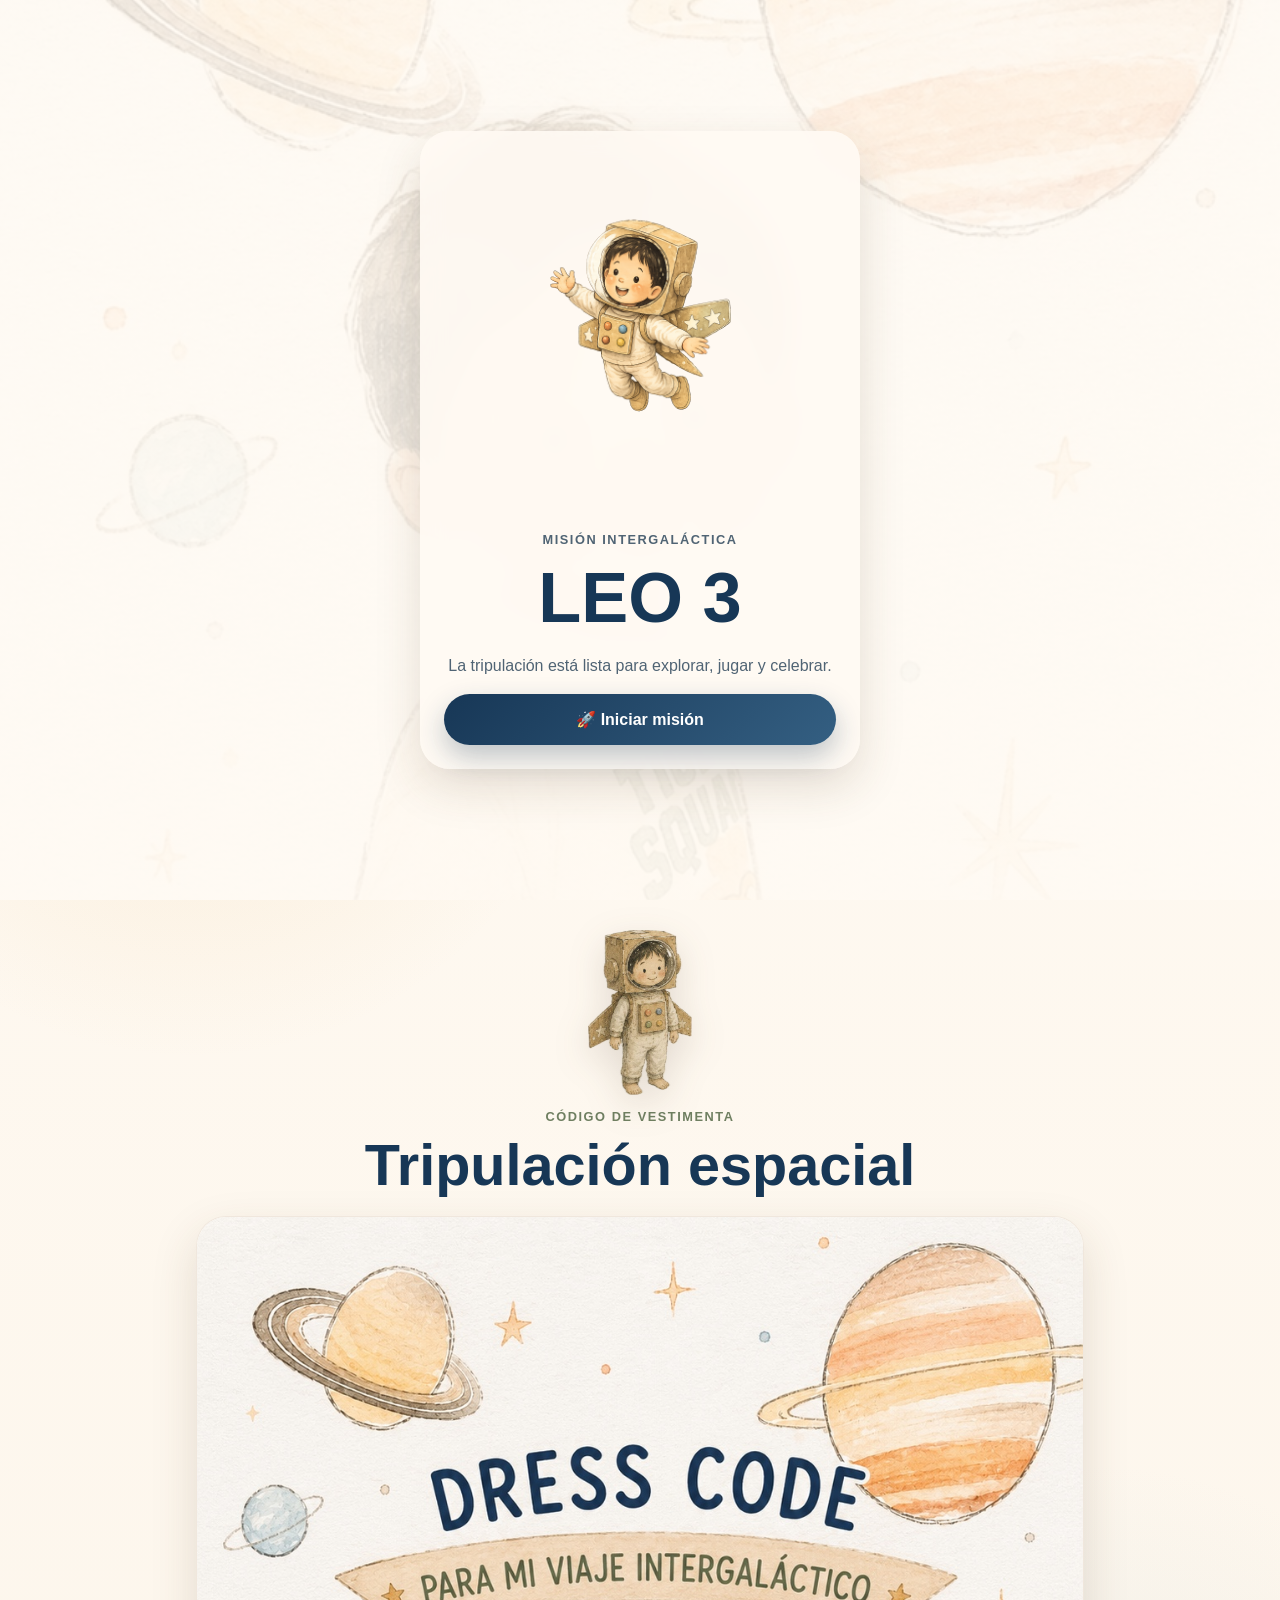
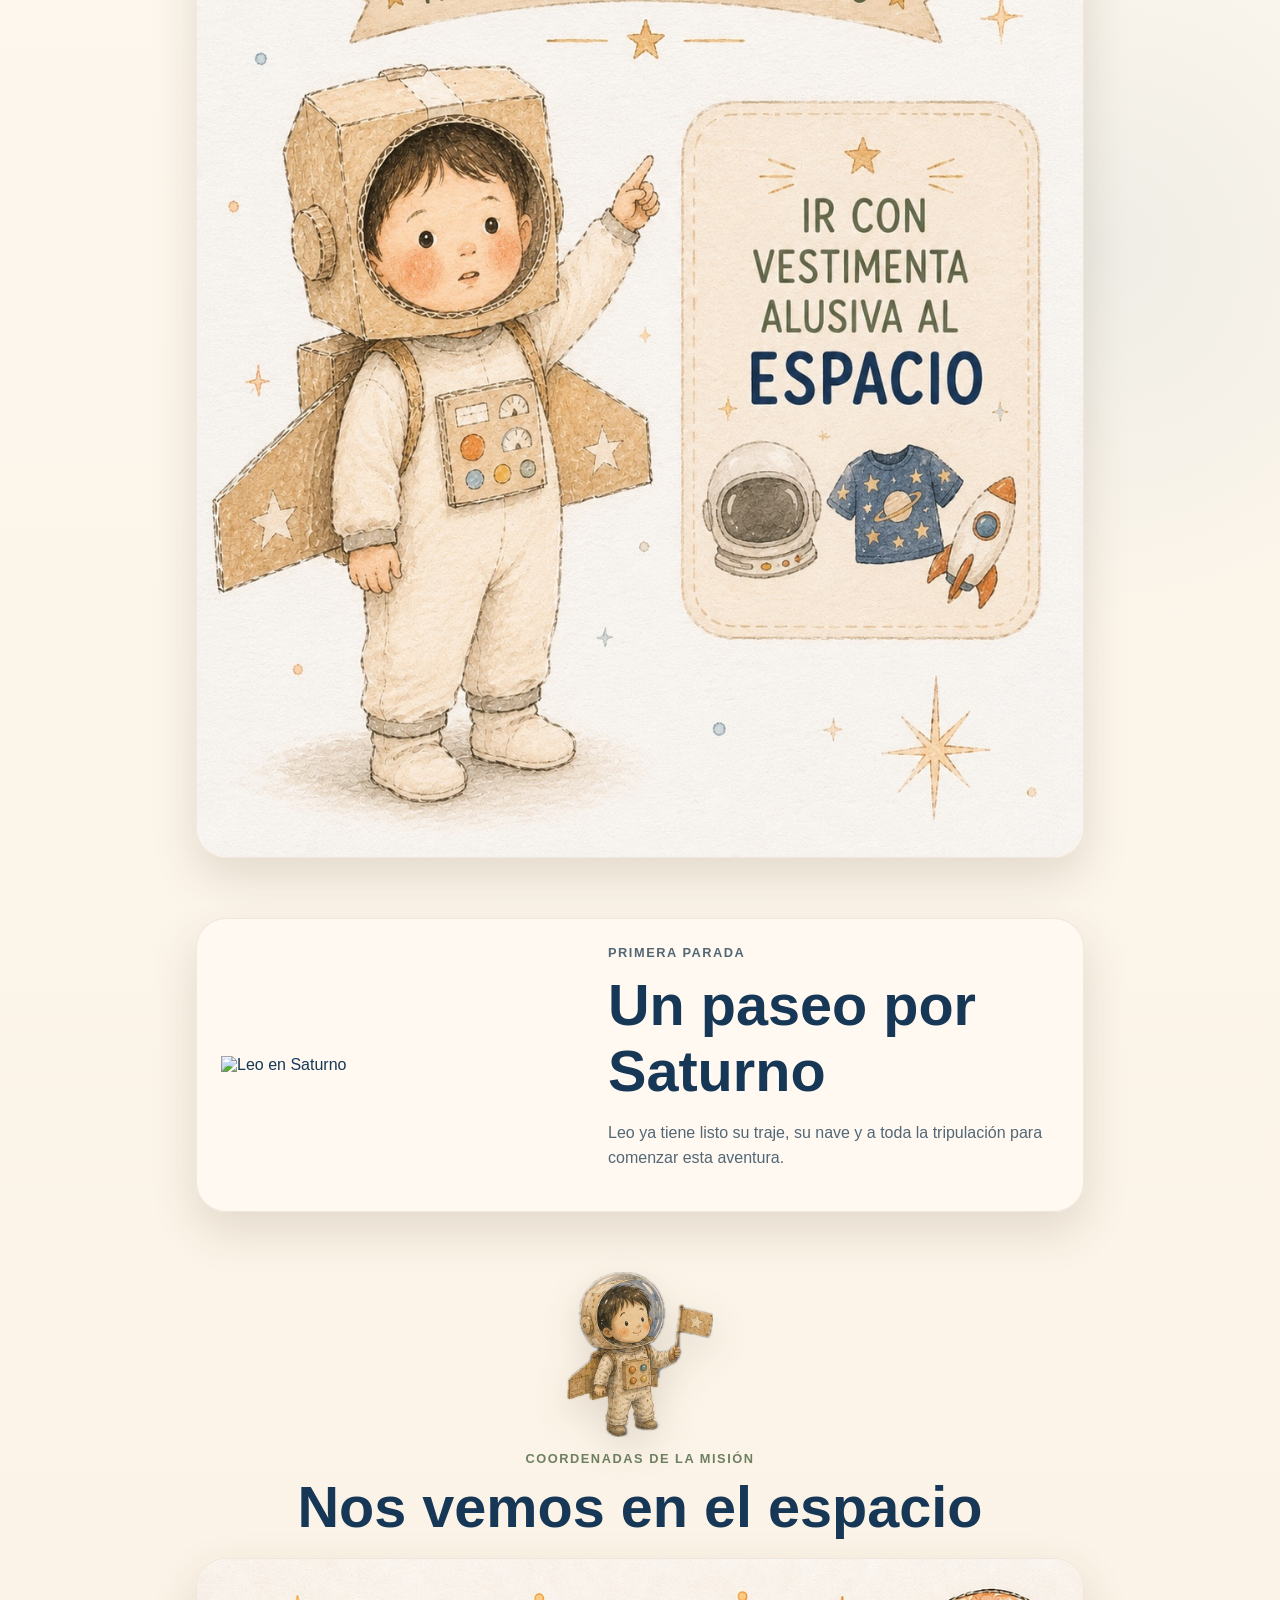
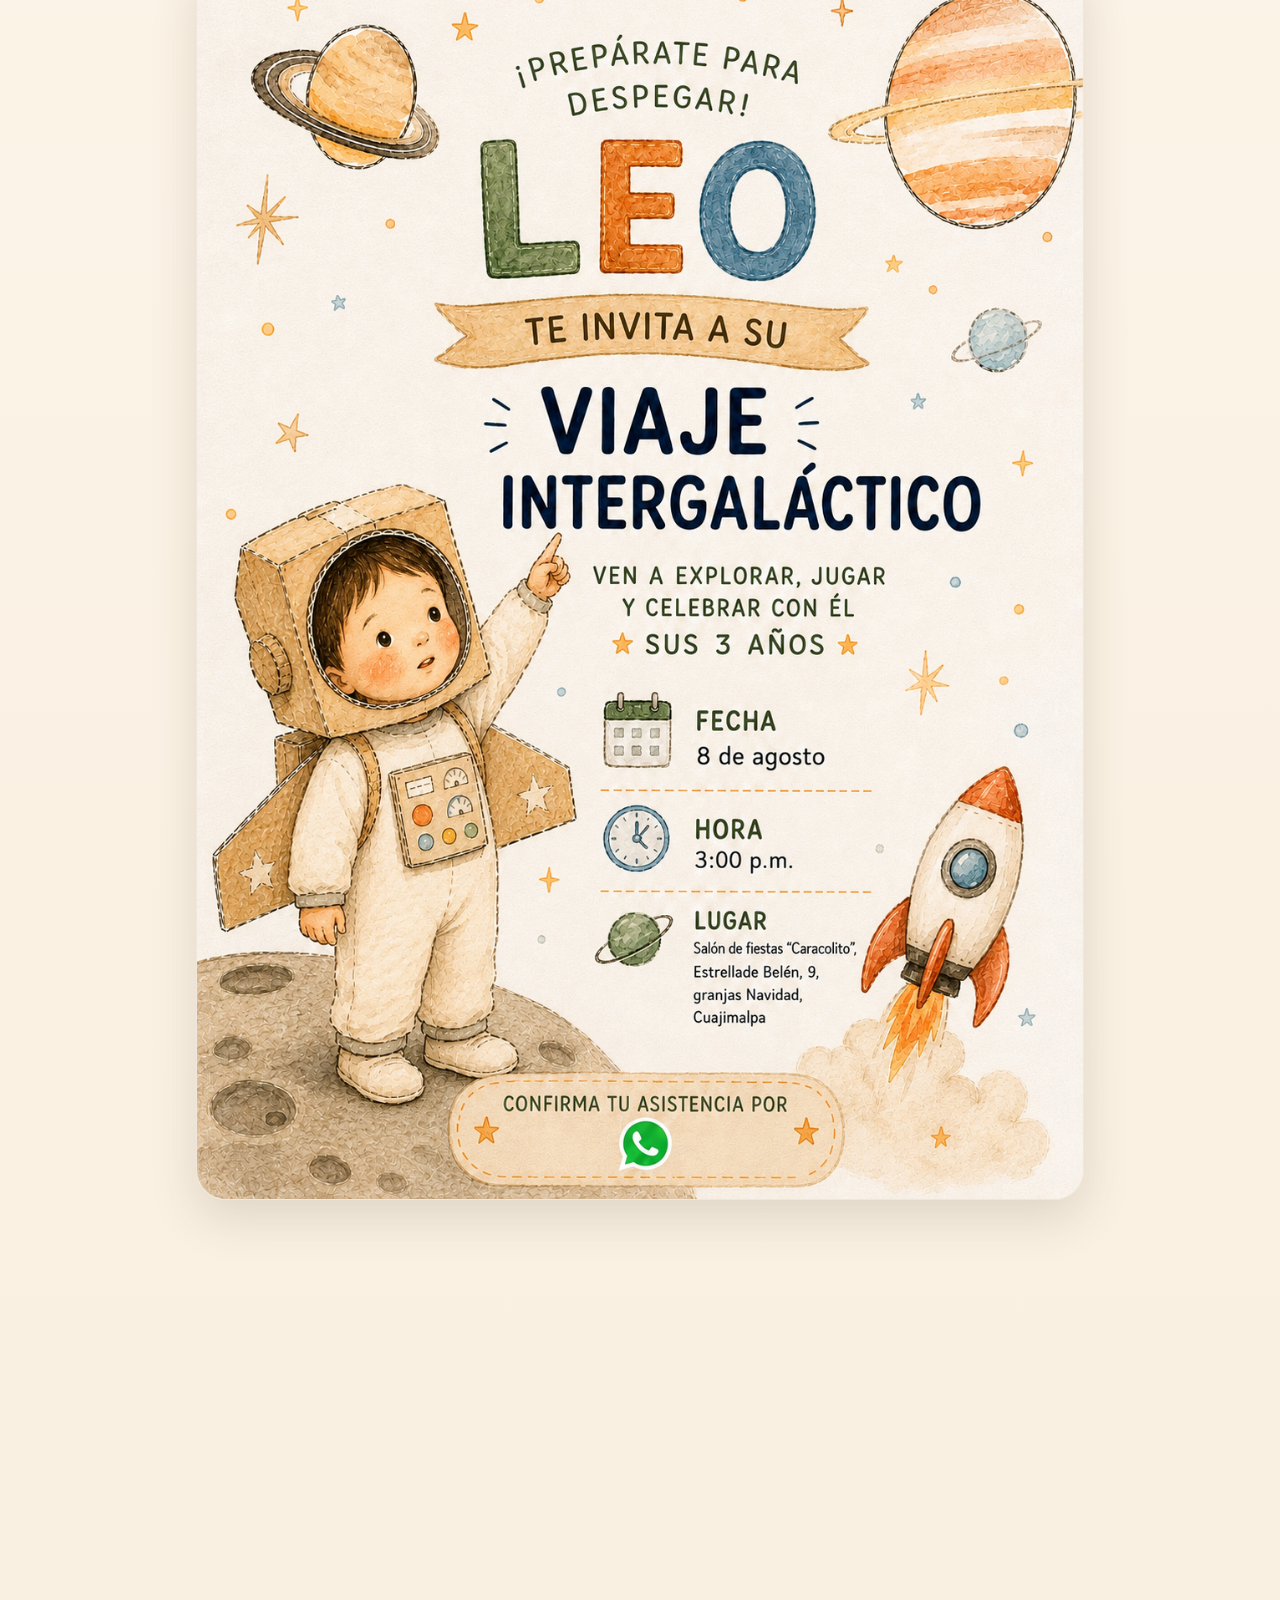
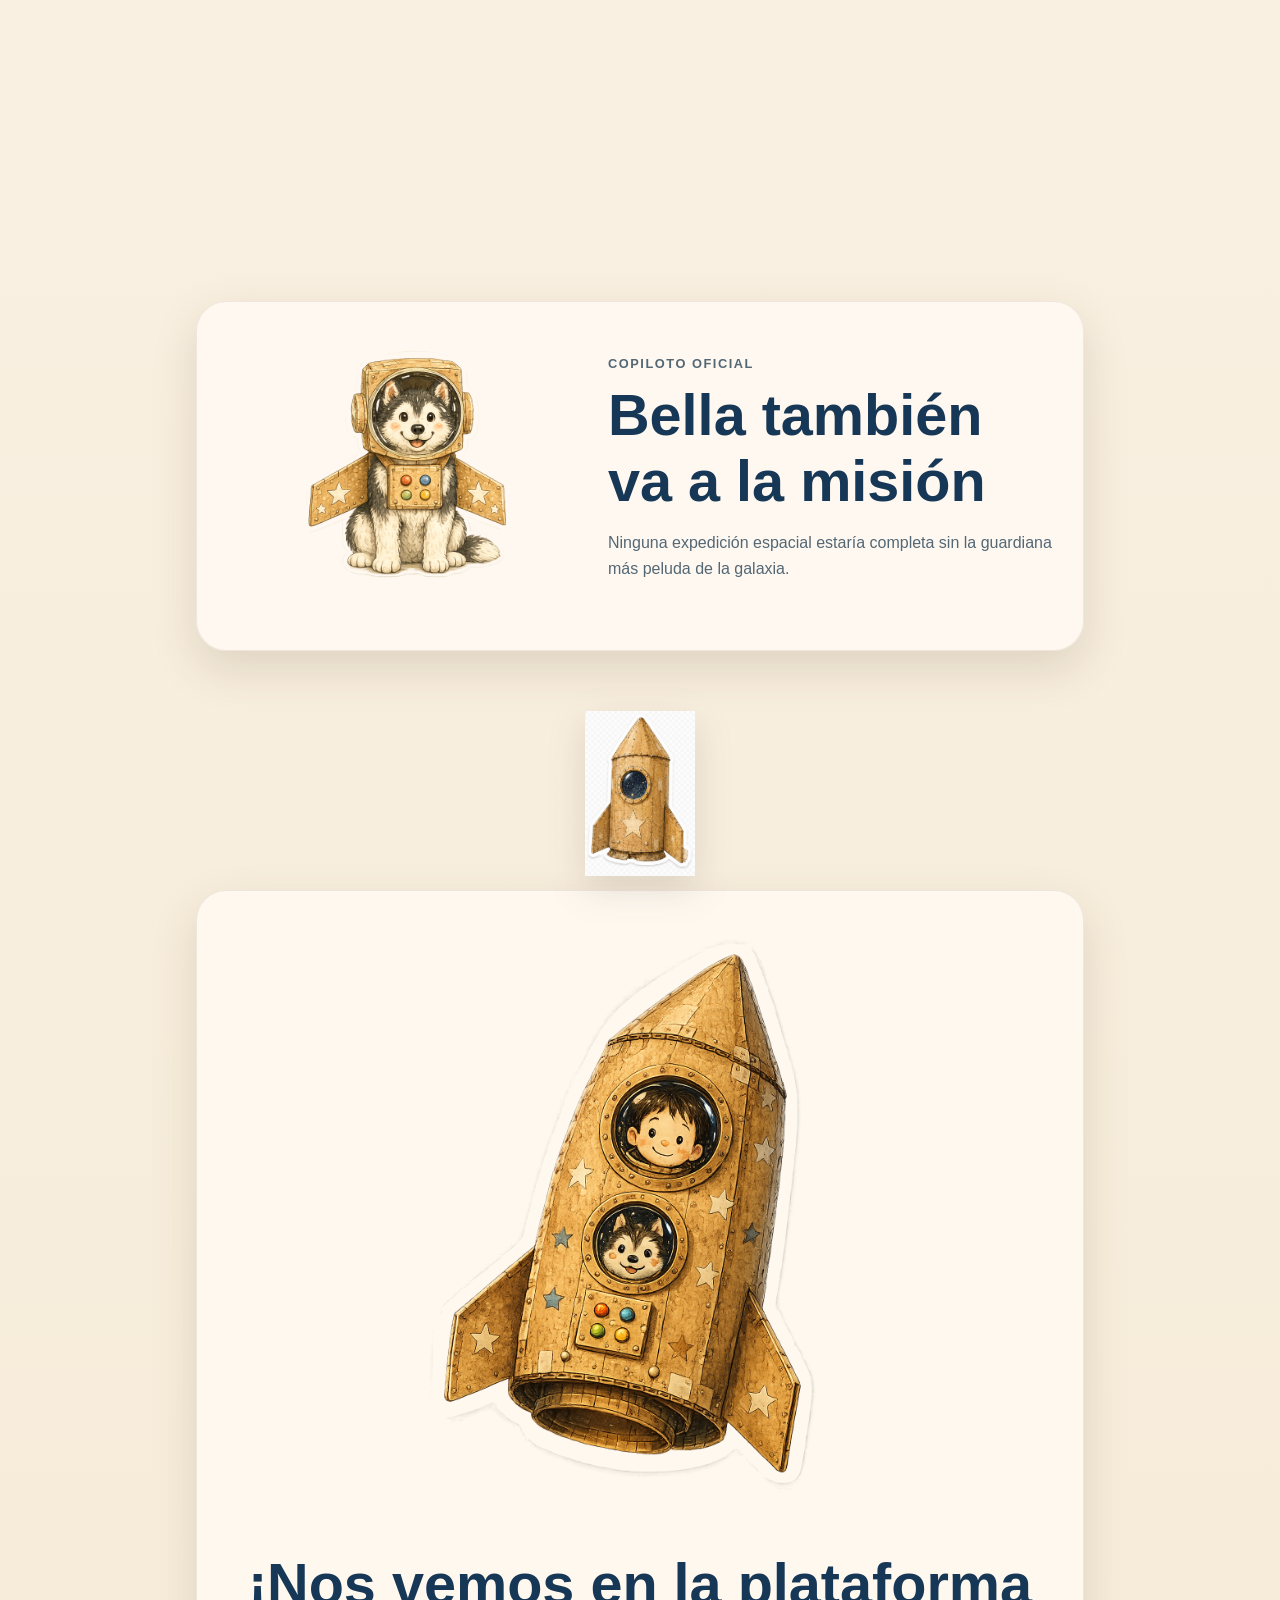
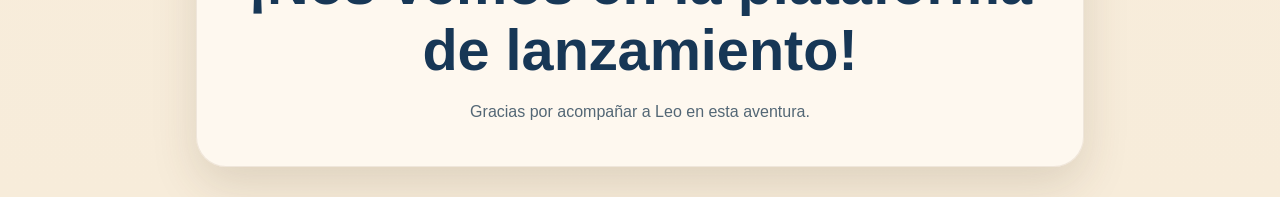
==== index.html @ 4ccd3b8e "Add files via upload" ====
<!DOCTYPE html>
<html lang="es">
<head>
<meta charset="UTF-8">
<meta name="viewport" content="width=device-width,initial-scale=1,viewport-fit=cover">
<meta name="theme-color" content="#fff8ef">
<title>Leo cumple 3 años 🚀</title>
<style>
:root{--paper:#fffaf3;--paper2:#f7ecda;--ink:#173756;--sage:#6f7f61;--peach:#d98a49;--shadow:0 18px 46px rgba(82,59,35,.15)}
*{box-sizing:border-box}html{scroll-behavior:smooth}body{margin:0;overflow-x:hidden;color:var(--ink);font-family:Arial,Helvetica,sans-serif;background:radial-gradient(circle at 15% 10%,rgba(227,175,90,.16),transparent 25rem),radial-gradient(circle at 86% 28%,rgba(158,187,195,.15),transparent 24rem),linear-gradient(180deg,var(--paper),var(--paper2))}body.locked{overflow:hidden}
#starfield{position:fixed;inset:0;z-index:-2;width:100%;height:100%;pointer-events:none}.space-lanes{position:fixed;inset:0;z-index:-1;pointer-events:none;overflow:hidden}.space-object{position:absolute;bottom:-18vh;left:var(--left);font-size:var(--size);opacity:0;filter:drop-shadow(0 6px 10px rgba(78,57,34,.12));animation:rise var(--duration) linear forwards}@keyframes rise{0%{transform:translate3d(0,0,0) rotate(var(--rs)) scale(var(--scale));opacity:0}9%{opacity:var(--opacity)}86%{opacity:var(--opacity)}100%{transform:translate3d(var(--drift),-132vh,0) rotate(var(--re)) scale(var(--scale));opacity:0}}
.gate{position:fixed;inset:0;z-index:1000;display:grid;place-items:center;padding:24px;background:linear-gradient(rgba(255,250,243,.8),rgba(255,250,243,.93)),url('leo-espacio-1.jpeg') center/cover no-repeat;transition:.8s}.gate.hidden{opacity:0;visibility:hidden}.gate-card{width:min(92vw,440px);padding:24px;text-align:center;border-radius:30px;background:rgba(255,250,243,.9);box-shadow:var(--shadow);backdrop-filter:blur(12px)}.gate-sticker{width:min(70vw,250px);display:block;margin:auto;animation:float 4.8s ease-in-out infinite}.gate-card h1{margin:0;font-size:clamp(2.4rem,10vw,4.4rem)}.gate-card p{color:#506474;line-height:1.5}.launch{width:100%;border:0;border-radius:999px;padding:16px;font-weight:900;font-size:1rem;color:white;background:linear-gradient(135deg,var(--ink),#345f82);box-shadow:0 12px 28px rgba(23,55,86,.28)}
main{position:relative;z-index:2}section{width:min(100%,920px);margin:auto;padding:30px 16px;position:relative}.hero{min-height:100svh;display:flex;align-items:center}.card,.story,.count,.final{background:rgba(255,250,243,.86);border:1px solid rgba(128,101,71,.12);border-radius:30px;box-shadow:var(--shadow);overflow:hidden}.hero-grid{display:grid}.hero-grid>img,.card>img{width:100%;display:block}.copy{padding:26px;text-align:center}.eyebrow{margin:0 0 8px;color:var(--sage);text-transform:uppercase;letter-spacing:.12em;font-size:.8rem;font-weight:900}.copy h2,.section-title h3,.story h3,.final h3{margin:0;font-size:clamp(1.8rem,7vw,3.6rem)}.copy p,.story p,.final p{color:#536775;line-height:1.6}.section-title{text-align:center;margin-bottom:18px}.sticker{position:relative;z-index:3;display:block;width:clamp(90px,18vw,155px);max-height:165px;object-fit:contain;margin:0 auto 14px;pointer-events:none;filter:drop-shadow(0 12px 18px rgba(77,56,34,.15))}.right,.left,.bottom{right:auto;left:auto;top:auto;bottom:auto}.float1{animation:float 5s ease-in-out infinite}.float2{animation:orbit 7s ease-in-out infinite}.float3{animation:drift 6s ease-in-out infinite}@keyframes float{0%,100%{transform:translateY(0) rotate(-2deg)}50%{transform:translateY(-12px) rotate(3deg)}}@keyframes orbit{0%,100%{transform:translate(0,0) rotate(-3deg)}50%{transform:translate(10px,-8px) rotate(3deg)}}@keyframes drift{0%,100%{transform:translateX(0) rotate(-2deg)}50%{transform:translateX(12px) rotate(2deg)}}
.story{display:grid;gap:18px;align-items:center;padding:24px}.story img{width:100%;max-height:300px;object-fit:contain;animation:float 5.8s ease-in-out infinite}.count{padding:24px;text-align:center}.count>img{width:min(100%,340px);animation:drift 6s ease-in-out infinite}.timer{display:grid;grid-template-columns:repeat(4,1fr);gap:9px;margin-top:18px}.unit{background:white;border-radius:18px;padding:14px 5px}.unit strong{display:block;font-size:clamp(1.6rem,8vw,2.8rem)}.unit span{display:block;margin-top:6px;color:#71808b;font-size:.7rem;text-transform:uppercase}.event-date{color:var(--sage);font-weight:900}.actions{display:grid;gap:12px;margin-top:22px}.btn{display:flex;align-items:center;justify-content:center;min-height:54px;border-radius:999px;text-decoration:none;color:white;font-weight:900}.wa{background:#25D366}.maps{background:linear-gradient(135deg,var(--peach),#bf6f2f)}.music{position:fixed;right:16px;bottom:calc(16px + env(safe-area-inset-bottom));z-index:30;width:56px;height:56px;border:0;border-radius:50%;background:var(--ink);color:white;font-size:1.2rem}.final{text-align:center;padding:26px}.final img{width:min(100%,420px);animation:orbit 7s ease-in-out infinite}.reveal{opacity:0;transform:translateY(26px);transition:.75s}.reveal.visible{opacity:1;transform:none}.burst{position:fixed;left:50%;top:50%;z-index:1002;pointer-events:none;animation:burst 1.2s ease-out forwards}@keyframes burst{from{transform:translate(-50%,-50%) scale(.3);opacity:1}to{transform:translate(calc(-50% + var(--x)),calc(-50% + var(--y))) scale(1.5) rotate(var(--r));opacity:0}}
@media(min-width:760px){.hero-grid{grid-template-columns:1.05fr .95fr;align-items:center}.story{grid-template-columns:.9fr 1.1fr}.actions{grid-template-columns:1fr 1fr}}@media(max-width:620px){.sticker{width:min(29vw,108px);max-height:125px;margin:0 auto 12px;opacity:.98}.right,.left,.bottom{right:auto;left:auto;top:auto;bottom:auto}}@media(prefers-reduced-motion:reduce){*{animation:none!important;transition:none!important}.space-lanes{display:none}.reveal{opacity:1;transform:none}}
</style>
</head>
<body class="locked">
<canvas id="starfield"></canvas><div class="space-lanes" id="spaceLanes"></div>
<div class="gate" id="gate"><div class="gate-card"><img class="gate-sticker" src="leo-float.png" alt="Leo flotando"><p class="eyebrow">Misión intergaláctica</p><h1>LEO 3</h1><p>La tripulación está lista para explorar, jugar y celebrar.</p><button class="launch" id="startButton">🚀 Iniciar misión</button></div></div>
<audio id="music" src="musica.mp3" preload="auto" loop></audio><button class="music" id="musicButton">♫</button>
<main>
<section class="hero" id="inicio"><img class="sticker right float1" src="leo-run.png" alt=""><div class="card hero-grid reveal"><img src="leo-espacio-1.jpeg" alt="Leo rodeado de planetas"><div class="copy"><p class="eyebrow">¡Prepárate para despegar!</p><h2>Leo te invita a su viaje intergaláctico</h2><p>Ven a explorar, jugar y celebrar con él sus 3 años.</p></div></div></section>
<section><img class="sticker left float2" src="leo-standing.PNG" alt=""><div class="section-title reveal"><p class="eyebrow">Código de vestimenta</p><h3>Tripulación espacial</h3></div><div class="card reveal"><img src="dress-code.jpeg" alt="Dress code"></div></section>
<section><div class="story reveal"><img src="leo-saturn.png" alt="Leo en Saturno"><div><p class="eyebrow">Primera parada</p><h3>Un paseo por Saturno</h3><p>Leo ya tiene listo su traje, su nave y a toda la tripulación para comenzar esta aventura.</p></div></div></section>
<section id="invitacion"><img class="sticker right float3" src="leo-flag.PNG" alt=""><div class="section-title reveal"><p class="eyebrow">Coordenadas de la misión</p><h3>Nos vemos en el espacio</h3></div><div class="card reveal"><img src="invitacion-principal.PNG" alt="Invitación principal"></div><div class="count reveal"><img src="rocket-leo-bella.PNG" alt="Leo y Bella en cohete"><p class="eyebrow">Conteo para despegar</p><div class="timer"><div class="unit"><strong id="days">00</strong><span>Días</span></div><div class="unit"><strong id="hours">00</strong><span>Horas</span></div><div class="unit"><strong id="minutes">00</strong><span>Minutos</span></div><div class="unit"><strong id="seconds">00</strong><span>Segundos</span></div></div><p class="event-date">8 de agosto de 2026 · 3:00 p. m.</p><div class="actions"><a class="btn wa" target="_blank" rel="noopener" href="https://wa.me/525576728210?text=%F0%9F%9A%80%20%C2%A1Hola!%20Confirmo%20mi%20asistencia%20al%20Viaje%20Intergal%C3%A1ctico%20de%20Leo.%20Seremos%20___%20astronautas.%20%E2%9C%A8">Confirmar por WhatsApp</a><a class="btn maps" target="_blank" rel="noopener" href="https://maps.app.goo.gl/M5LcxMq4QSjsnbpUA?g_st=ic">Ver ubicación</a></div></div></section>
<section><div class="story reveal"><img src="bella.png" alt="Bella astronauta"><div><p class="eyebrow">Copiloto oficial</p><h3>Bella también va a la misión</h3><p>Ninguna expedición espacial estaría completa sin la guardiana más peluda de la galaxia.</p></div></div></section>
<section><img class="sticker left float1" src="rocket.png" alt=""><div class="final reveal"><img src="rocket-window.png" alt="Cohete con Leo y Bella"><h3>¡Nos vemos en la plataforma de lanzamiento!</h3><p>Gracias por acompañar a Leo en esta aventura.</p></div></section>
</main>
<script>
const EVENT_DATE=new Date('2026-08-08T15:00:00-06:00');const gate=document.getElementById('gate'),startButton=document.getElementById('startButton'),musicButton=document.getElementById('musicButton'),music=document.getElementById('music'),spaceLanes=document.getElementById('spaceLanes');const d=document.getElementById('days'),h=document.getElementById('hours'),m=document.getElementById('minutes'),s=document.getElementById('seconds');const rnd=(a,b)=>Math.random()*(b-a)+a;
function countdown(){const x=EVENT_DATE-Date.now();if(x<=0){d.textContent=h.textContent=m.textContent=s.textContent='00';return}d.textContent=String(Math.floor(x/86400000)).padStart(2,'0');h.textContent=String(Math.floor((x%86400000)/3600000)).padStart(2,'0');m.textContent=String(Math.floor((x%3600000)/60000)).padStart(2,'0');s.textContent=String(Math.floor((x%60000)/1000)).padStart(2,'0')}
function burst(){const e=['✨','⭐️','💫','🌟','🚀'];for(let i=0;i<42;i++){const z=document.createElement('span');z.className='burst';z.textContent=e[Math.floor(Math.random()*e.length)];z.style.fontSize=rnd(18,38)+'px';z.style.setProperty('--x',rnd(-240,240)+'px');z.style.setProperty('--y',rnd(-340,160)+'px');z.style.setProperty('--r',rnd(-180,180)+'deg');document.body.appendChild(z);setTimeout(()=>z.remove(),1300)}}
startButton.onclick=async()=>{try{await music.play();musicButton.textContent='❚❚'}catch{}burst();gate.classList.add('hidden');document.body.classList.remove('locked')};musicButton.onclick=async()=>{if(music.paused){try{await music.play();musicButton.textContent='❚❚'}catch{}}else{music.pause();musicButton.textContent='♫'}};
const obs=new IntersectionObserver(es=>es.forEach(e=>{if(e.isIntersecting)e.target.classList.add('visible')}),{threshold:.14});document.querySelectorAll('.reveal').forEach(el=>obs.observe(el));
const lanes=Array.from({length:10},(_,i)=>({busy:false,left:(i+.5)*10}));const small=['✨','⭐️','💫','🌟'],med=['☄️','🌙','🛰️'],large=['🪐','🚀','🛸'];function pick(){const r=Math.random();return r<.58?{e:small[Math.floor(Math.random()*small.length)],sz:[26,38],du:[12,18],op:[.48,.82]}:r<.86?{e:med[Math.floor(Math.random()*med.length)],sz:[38,56],du:[16,23],op:[.46,.76]}:{e:large[Math.floor(Math.random()*large.length)],sz:[62,94],du:[21,31],op:[.38,.66]}}
function spawn(l){if(l.busy)return;l.busy=true;const t=pick(),el=document.createElement('span'),du=rnd(...t.du);el.className='space-object';el.textContent=t.e;el.style.setProperty('--left',`calc(${l.left}% - 24px)`);el.style.setProperty('--size',rnd(...t.sz)+'px');el.style.setProperty('--duration',du+'s');el.style.setProperty('--opacity',rnd(...t.op));el.style.setProperty('--scale',rnd(.88,1.08));el.style.setProperty('--drift',rnd(-34,34)+'px');el.style.setProperty('--rs',rnd(-24,24)+'deg');el.style.setProperty('--re',rnd(70,190)+'deg');spaceLanes.appendChild(el);setTimeout(()=>{el.remove();l.busy=false;setTimeout(()=>spawn(l),rnd(900,2600))},du*1000+250)}lanes.forEach((l,i)=>setTimeout(()=>spawn(l),i*550+rnd(0,900)));
const canvas=document.getElementById('starfield'),ctx=canvas.getContext('2d');let stars=[];function resize(){const q=Math.min(devicePixelRatio||1,2);canvas.width=innerWidth*q;canvas.height=innerHeight*q;canvas.style.width=innerWidth+'px';canvas.style.height=innerHeight+'px';ctx.setTransform(q,0,0,q,0,0);stars=Array.from({length:Math.floor(innerWidth*innerHeight/7000)},()=>({x:Math.random()*innerWidth,y:Math.random()*innerHeight,r:rnd(.7,1.8),a:rnd(.18,.62),tw:rnd(.002,.008),dir:Math.random()>.5?1:-1}))}function draw(){ctx.clearRect(0,0,innerWidth,innerHeight);stars.forEach(o=>{o.a+=o.tw*o.dir;if(o.a>.7||o.a<.12)o.dir*=-1;ctx.beginPath();ctx.fillStyle=`rgba(227,170,84,${o.a})`;ctx.arc(o.x,o.y,o.r,0,Math.PI*2);ctx.fill()});requestAnimationFrame(draw)}addEventListener('resize',resize);countdown();setInterval(countdown,1000);resize();draw();
</script>
</body>
</html>
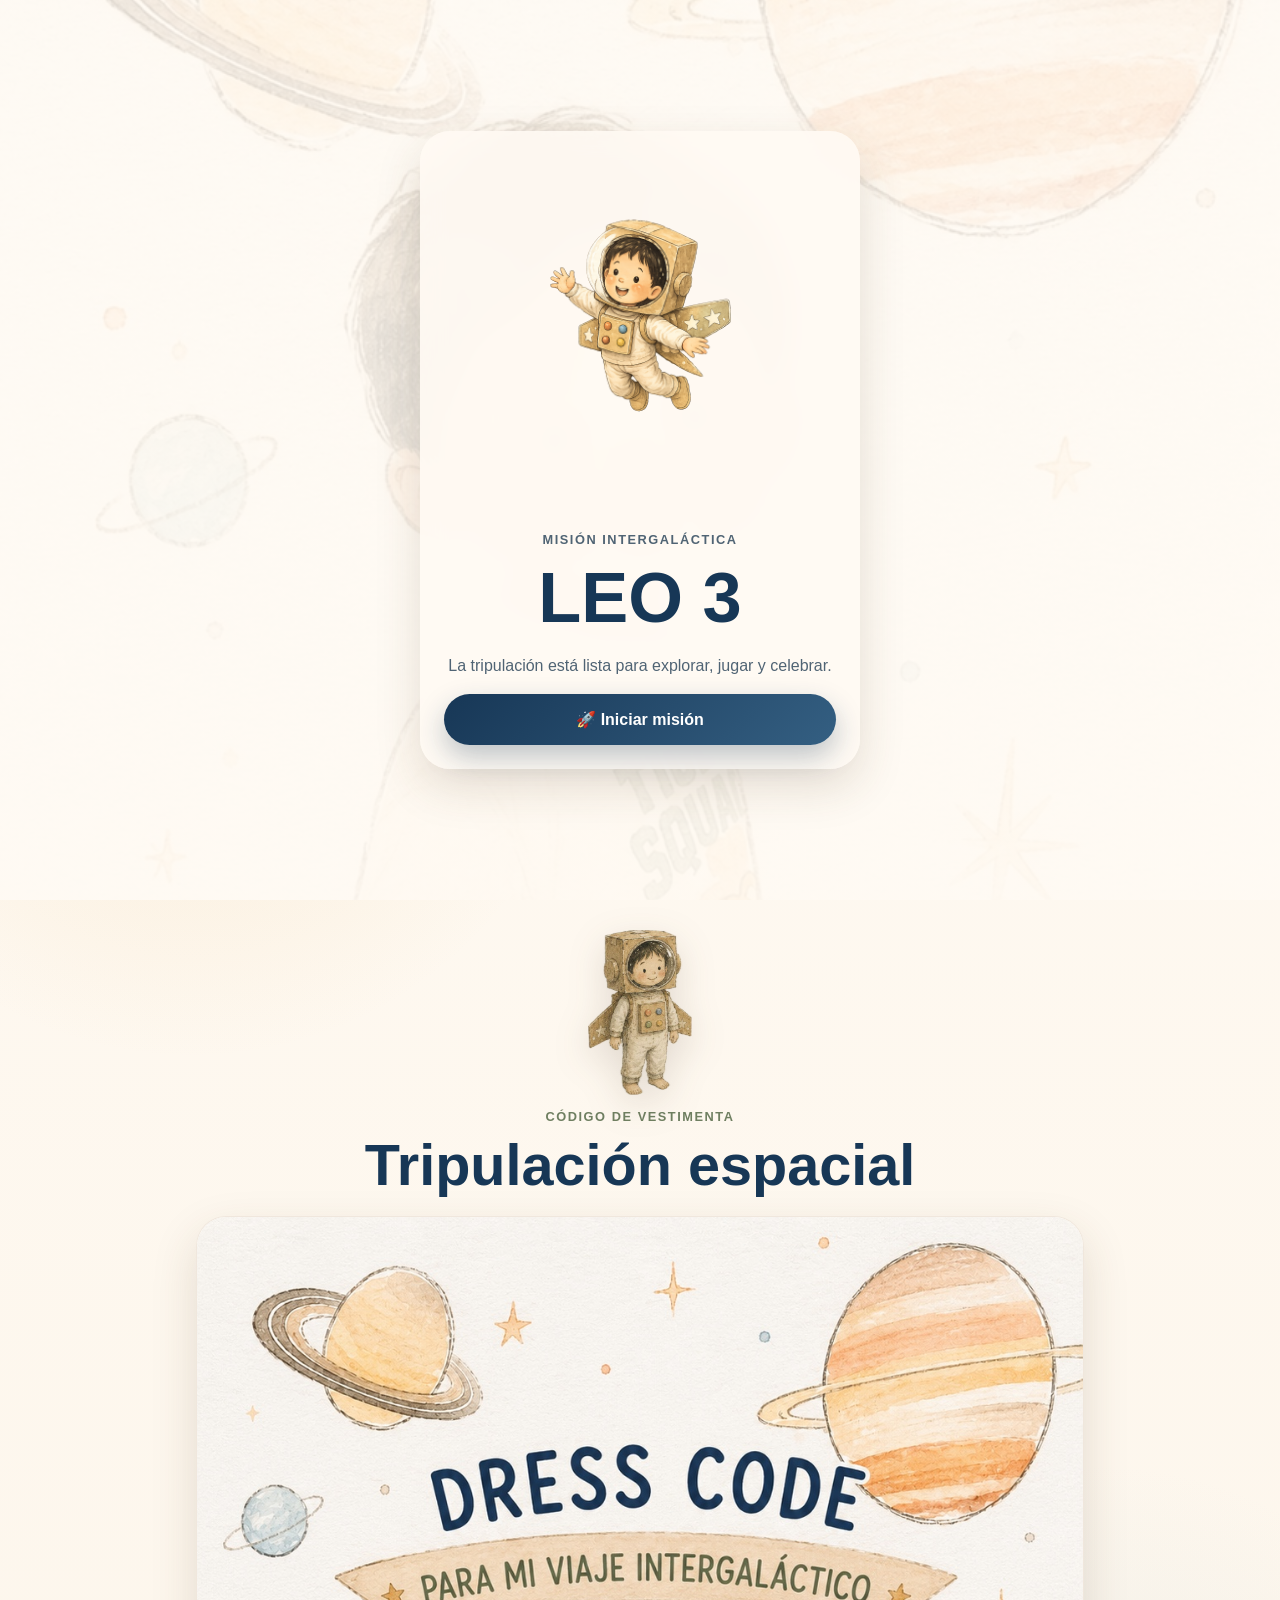
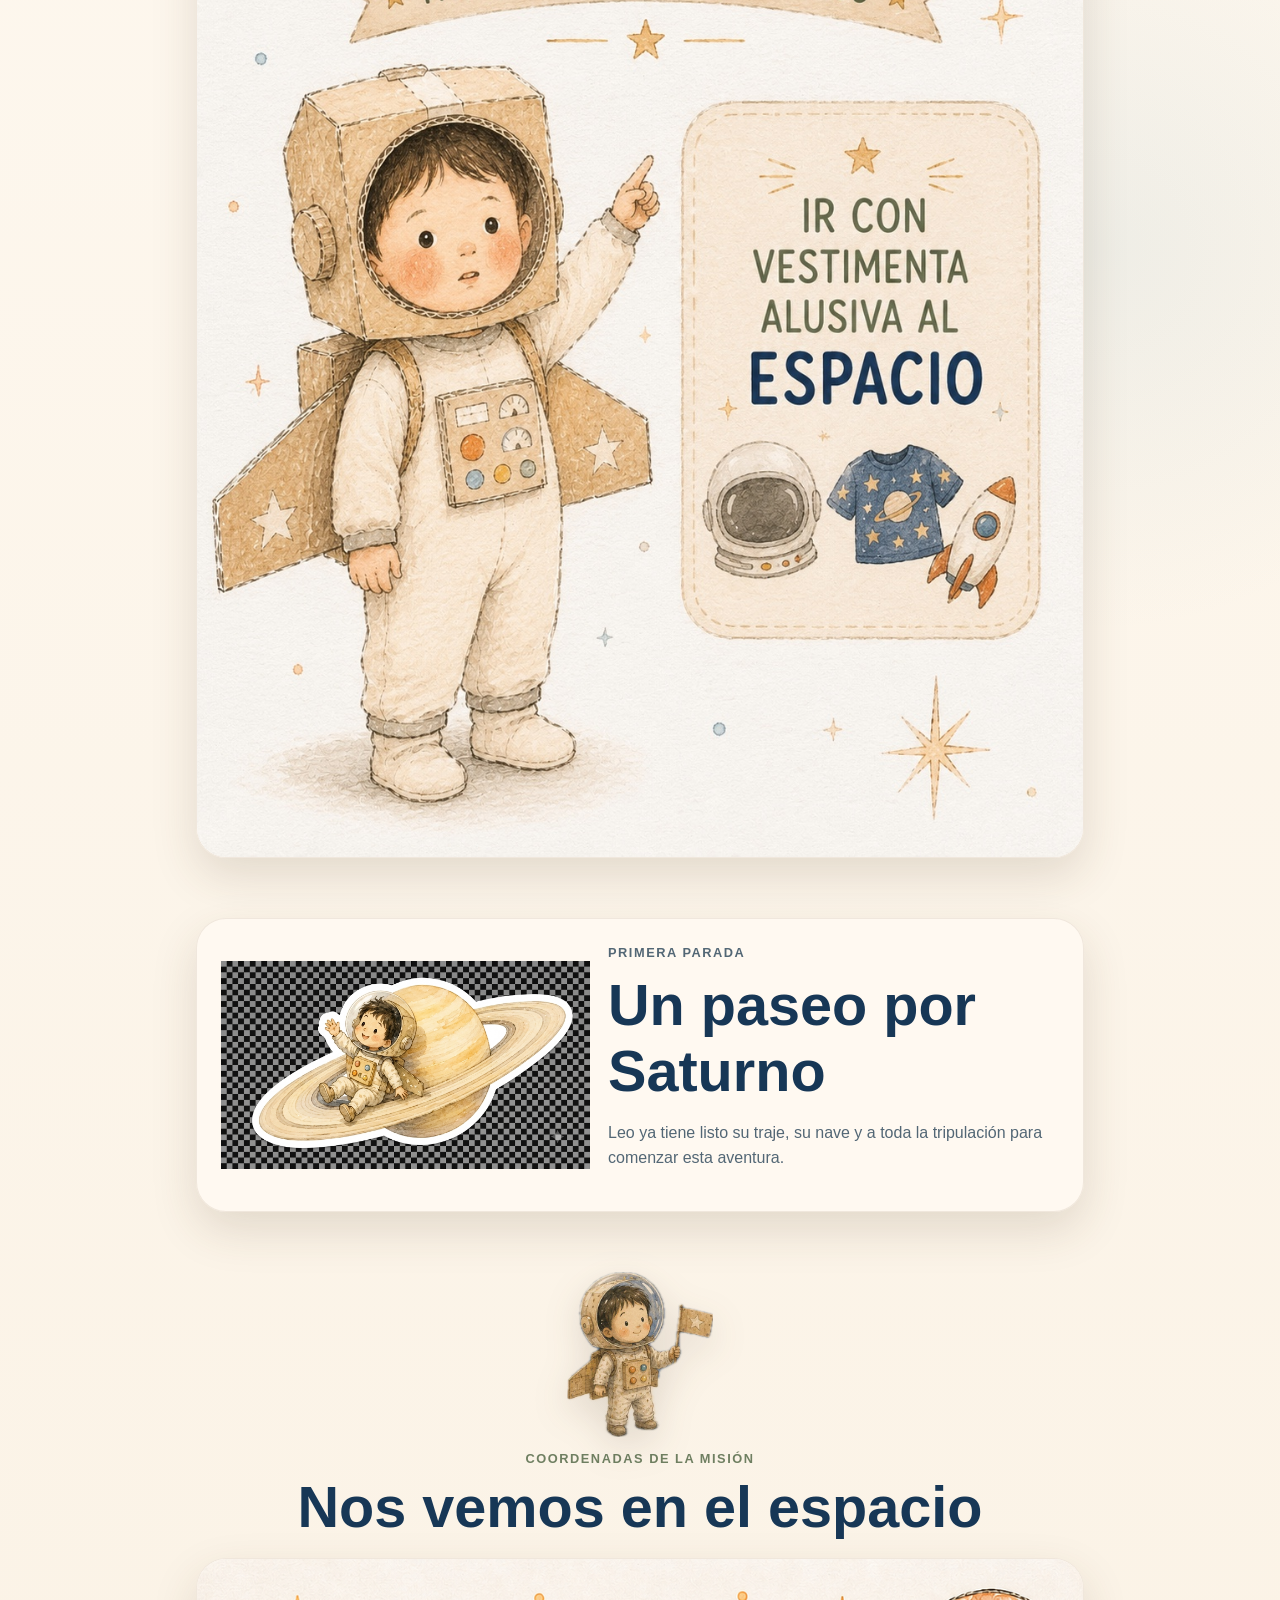
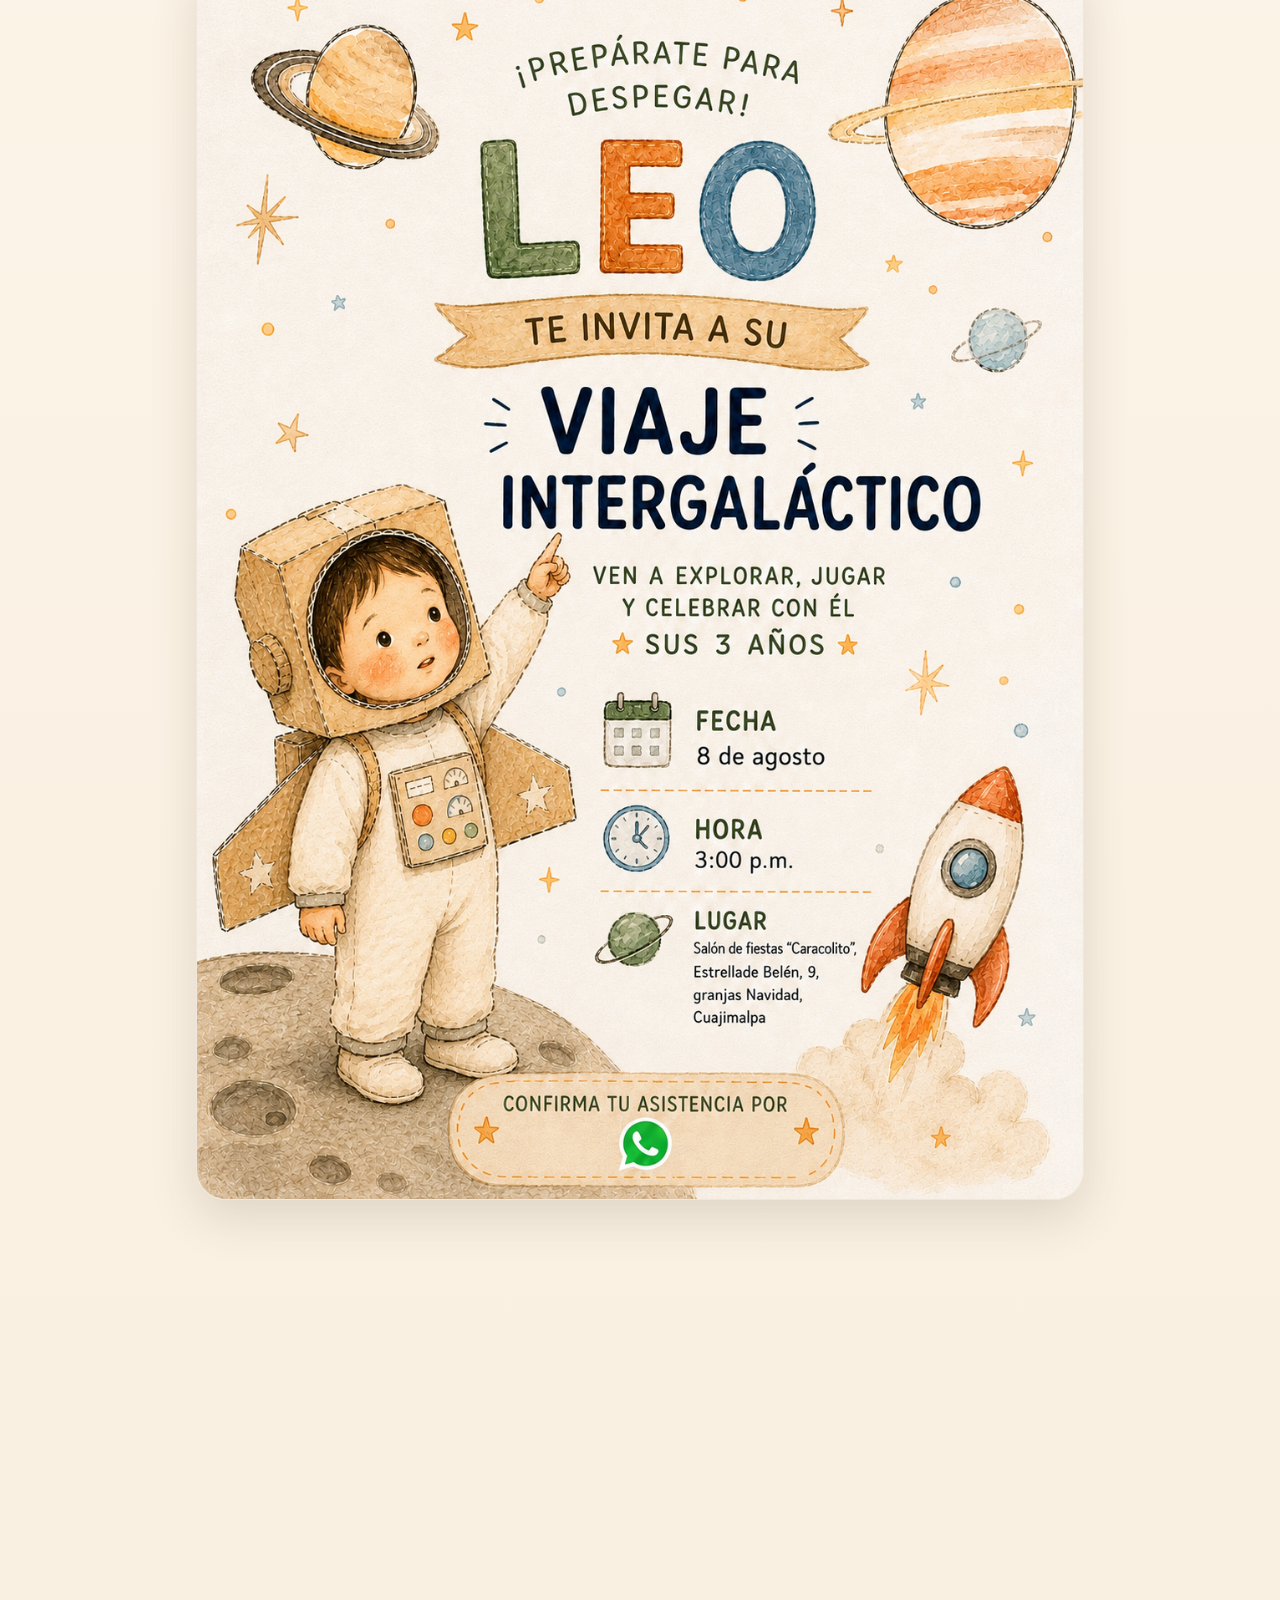
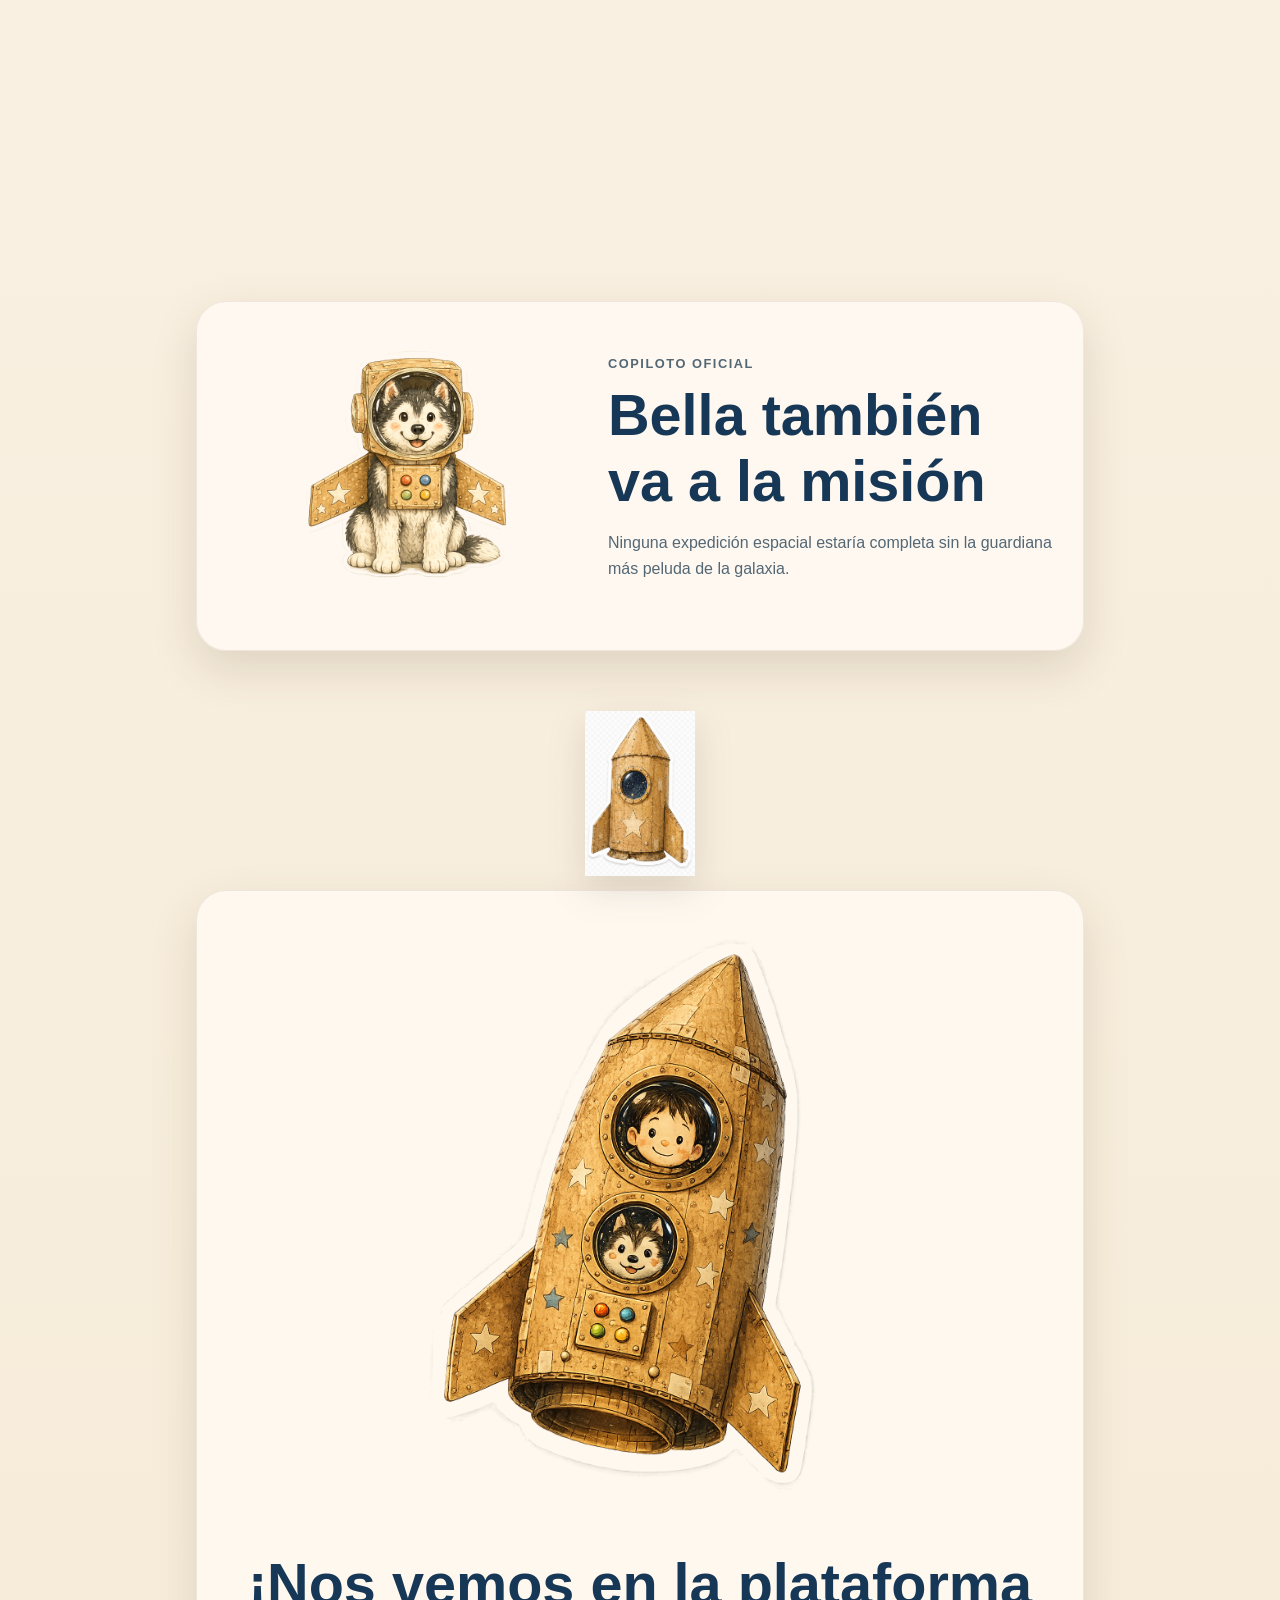
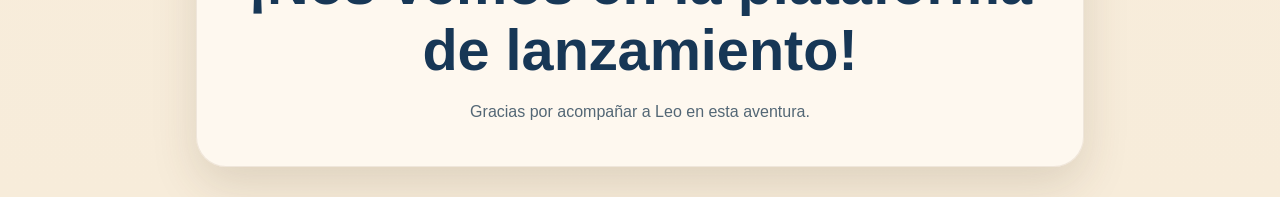
==== commit 268307cb: "Add files via upload" ====
--- a/index.html
+++ b/index.html
@@ -20,9 +20,9 @@
 <div class="gate" id="gate"><div class="gate-card"><img class="gate-sticker" src="leo-float.png" alt="Leo flotando"><p class="eyebrow">Misión intergaláctica</p><h1>LEO 3</h1><p>La tripulación está lista para explorar, jugar y celebrar.</p><button class="launch" id="startButton">🚀 Iniciar misión</button></div></div>
 <audio id="music" src="musica.mp3" preload="auto" loop></audio><button class="music" id="musicButton">♫</button>
 <main>
-<section class="hero" id="inicio"><img class="sticker right float1" src="leo-run.png" alt=""><div class="card hero-grid reveal"><img src="leo-espacio-1.jpeg" alt="Leo rodeado de planetas"><div class="copy"><p class="eyebrow">¡Prepárate para despegar!</p><h2>Leo te invita a su viaje intergaláctico</h2><p>Ven a explorar, jugar y celebrar con él sus 3 años.</p></div></div></section>
+<section class="hero" id="inicio"><img class="sticker right float1" src="leo-run.PNG" alt=""><div class="card hero-grid reveal"><img src="leo-espacio-1.jpeg" alt="Leo rodeado de planetas"><div class="copy"><p class="eyebrow">¡Prepárate para despegar!</p><h2>Leo te invita a su viaje intergaláctico</h2><p>Ven a explorar, jugar y celebrar con él sus 3 años.</p></div></div></section>
 <section><img class="sticker left float2" src="leo-standing.PNG" alt=""><div class="section-title reveal"><p class="eyebrow">Código de vestimenta</p><h3>Tripulación espacial</h3></div><div class="card reveal"><img src="dress-code.jpeg" alt="Dress code"></div></section>
-<section><div class="story reveal"><img src="leo-saturn.png" alt="Leo en Saturno"><div><p class="eyebrow">Primera parada</p><h3>Un paseo por Saturno</h3><p>Leo ya tiene listo su traje, su nave y a toda la tripulación para comenzar esta aventura.</p></div></div></section>
+<section><div class="story reveal"><img src="leo-saturn.PNG" alt="Leo en Saturno"><div><p class="eyebrow">Primera parada</p><h3>Un paseo por Saturno</h3><p>Leo ya tiene listo su traje, su nave y a toda la tripulación para comenzar esta aventura.</p></div></div></section>
 <section id="invitacion"><img class="sticker right float3" src="leo-flag.PNG" alt=""><div class="section-title reveal"><p class="eyebrow">Coordenadas de la misión</p><h3>Nos vemos en el espacio</h3></div><div class="card reveal"><img src="invitacion-principal.PNG" alt="Invitación principal"></div><div class="count reveal"><img src="rocket-leo-bella.PNG" alt="Leo y Bella en cohete"><p class="eyebrow">Conteo para despegar</p><div class="timer"><div class="unit"><strong id="days">00</strong><span>Días</span></div><div class="unit"><strong id="hours">00</strong><span>Horas</span></div><div class="unit"><strong id="minutes">00</strong><span>Minutos</span></div><div class="unit"><strong id="seconds">00</strong><span>Segundos</span></div></div><p class="event-date">8 de agosto de 2026 · 3:00 p. m.</p><div class="actions"><a class="btn wa" target="_blank" rel="noopener" href="https://wa.me/525576728210?text=%F0%9F%9A%80%20%C2%A1Hola!%20Confirmo%20mi%20asistencia%20al%20Viaje%20Intergal%C3%A1ctico%20de%20Leo.%20Seremos%20___%20astronautas.%20%E2%9C%A8">Confirmar por WhatsApp</a><a class="btn maps" target="_blank" rel="noopener" href="https://maps.app.goo.gl/M5LcxMq4QSjsnbpUA?g_st=ic">Ver ubicación</a></div></div></section>
 <section><div class="story reveal"><img src="bella.png" alt="Bella astronauta"><div><p class="eyebrow">Copiloto oficial</p><h3>Bella también va a la misión</h3><p>Ninguna expedición espacial estaría completa sin la guardiana más peluda de la galaxia.</p></div></div></section>
 <section><img class="sticker left float1" src="rocket.png" alt=""><div class="final reveal"><img src="rocket-window.png" alt="Cohete con Leo y Bella"><h3>¡Nos vemos en la plataforma de lanzamiento!</h3><p>Gracias por acompañar a Leo en esta aventura.</p></div></section>
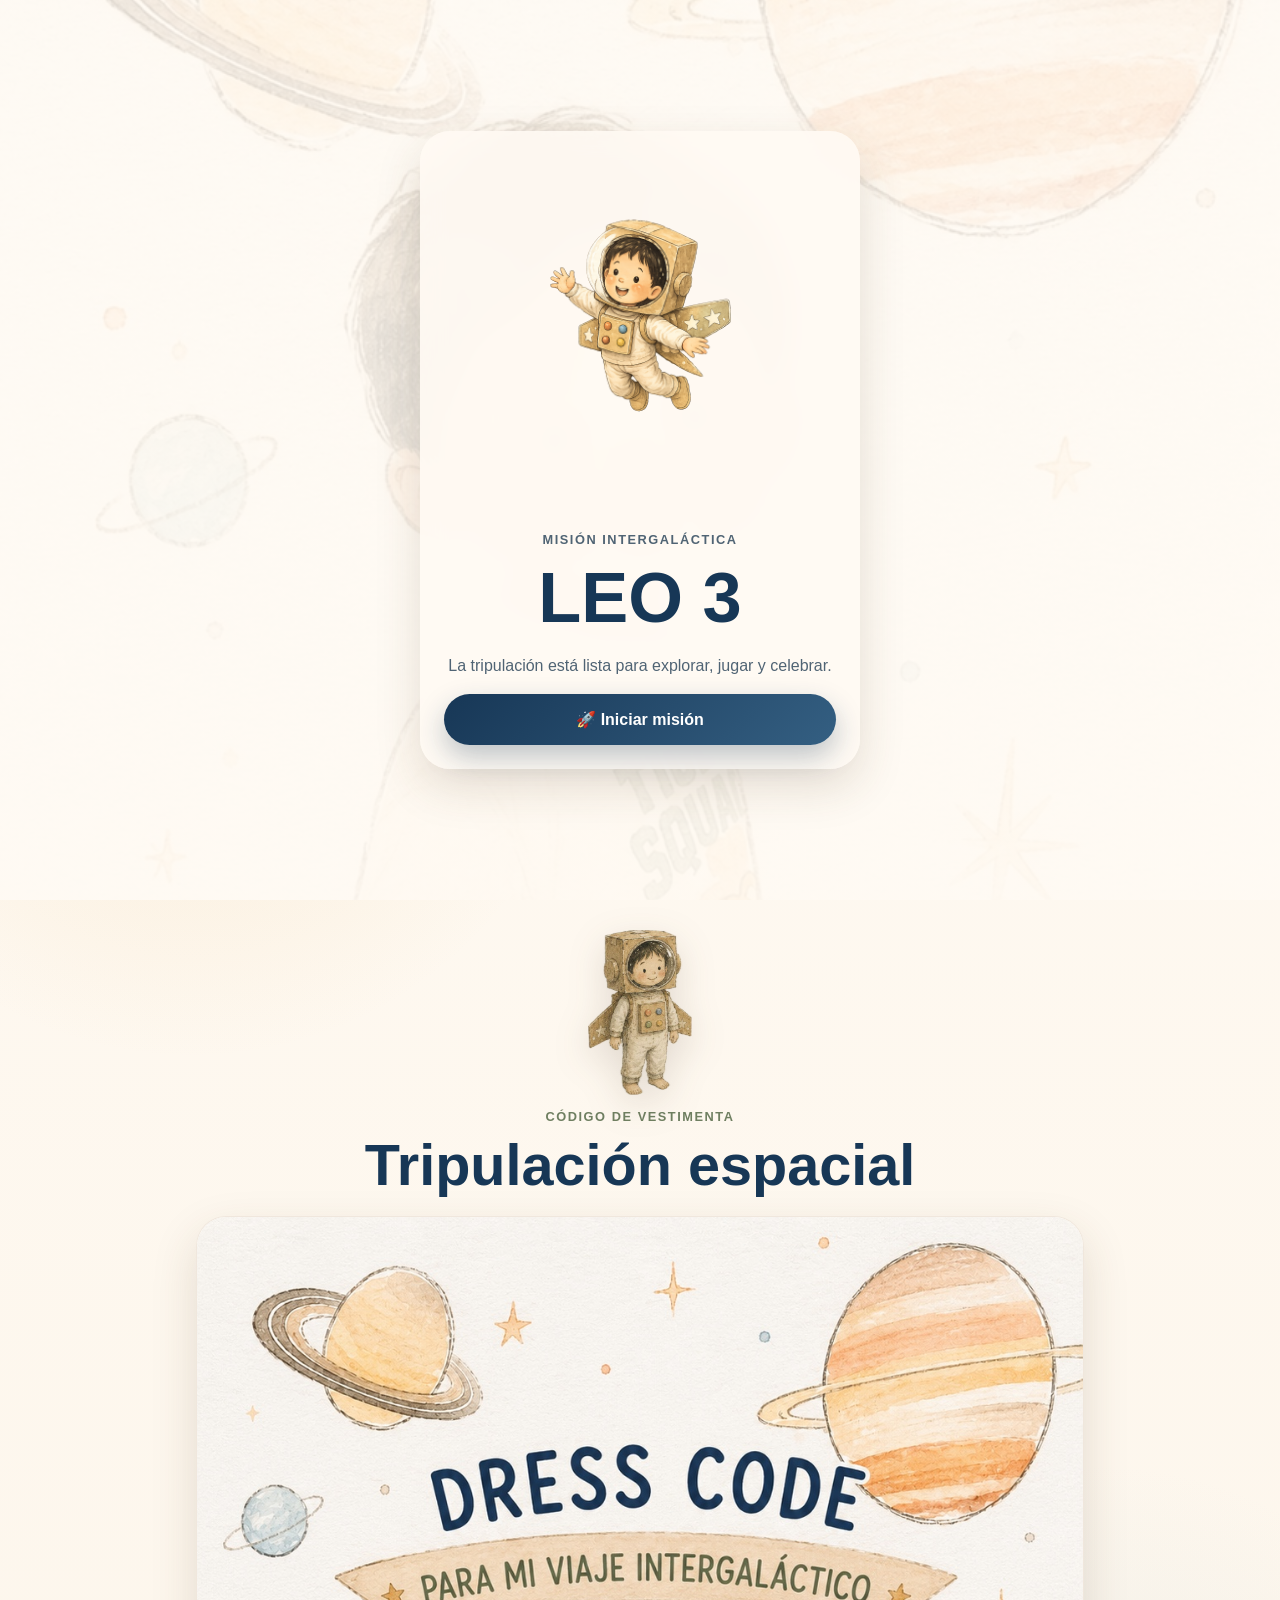
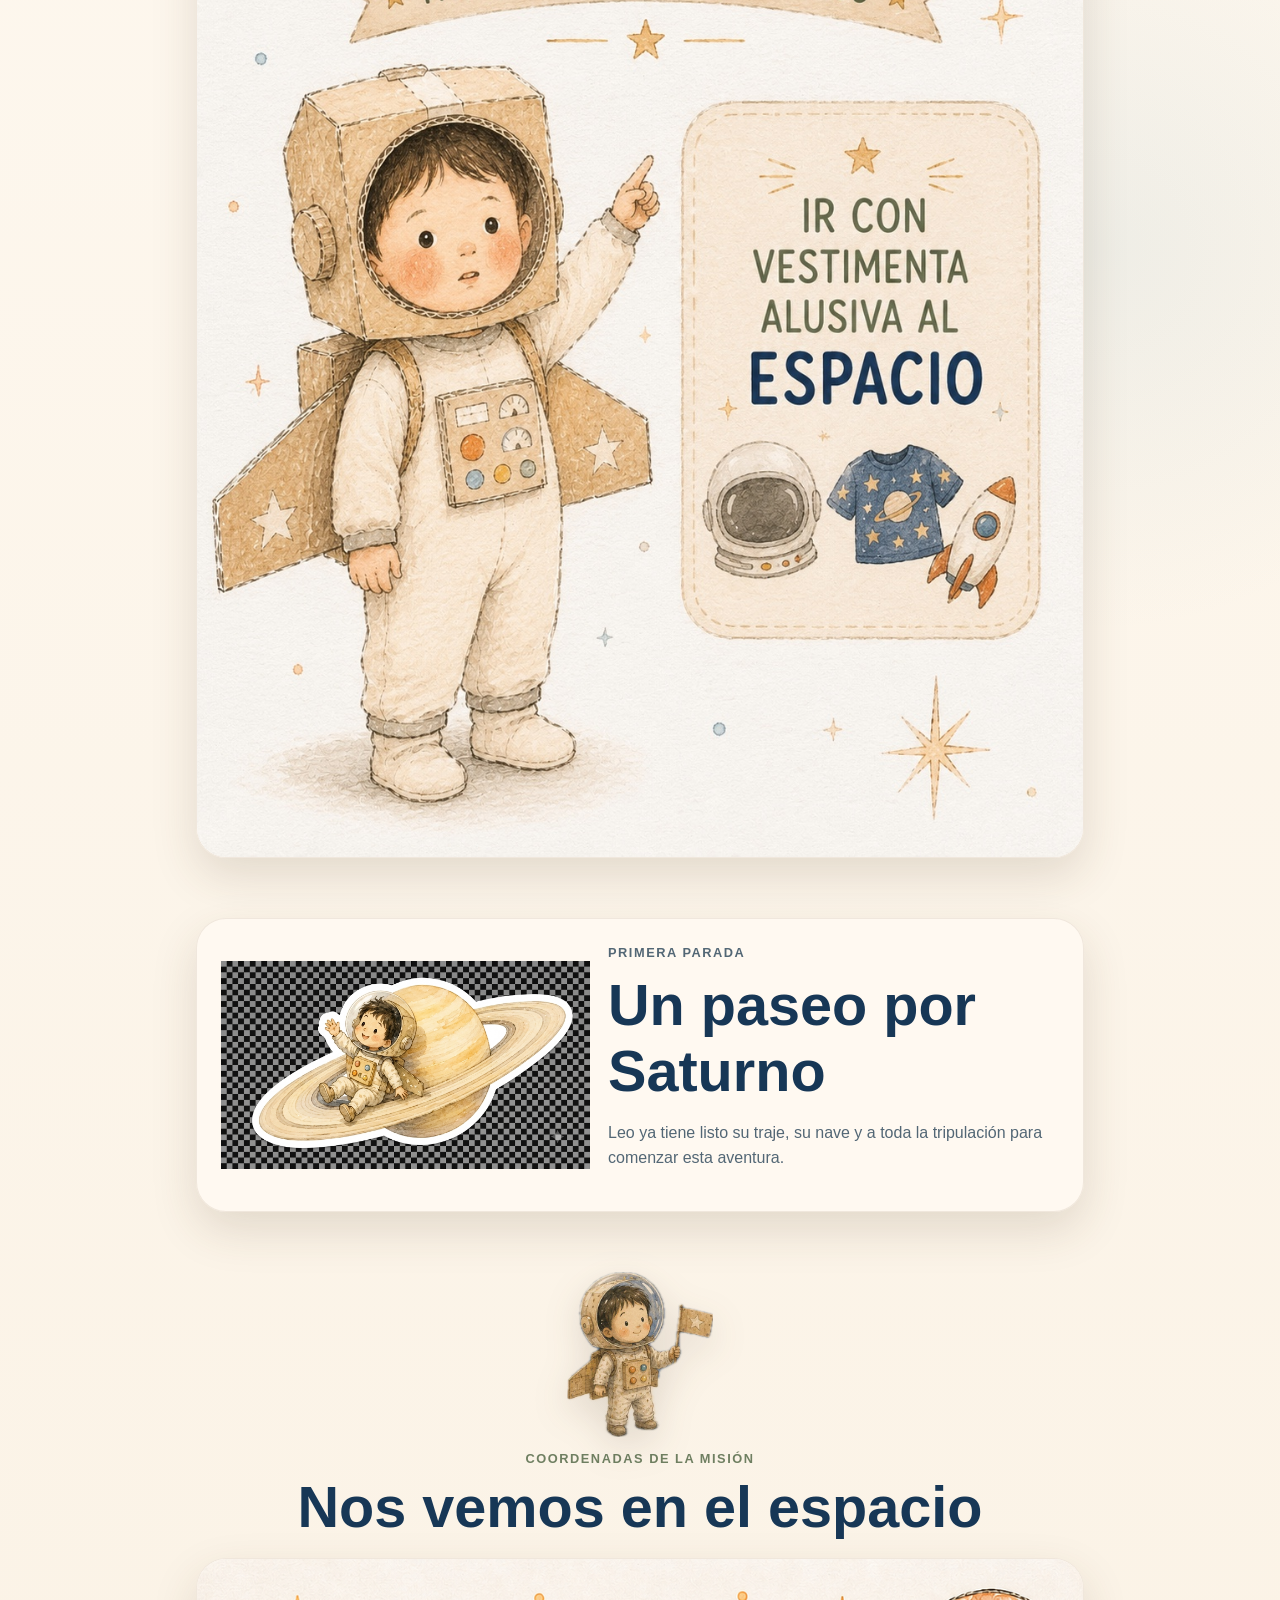
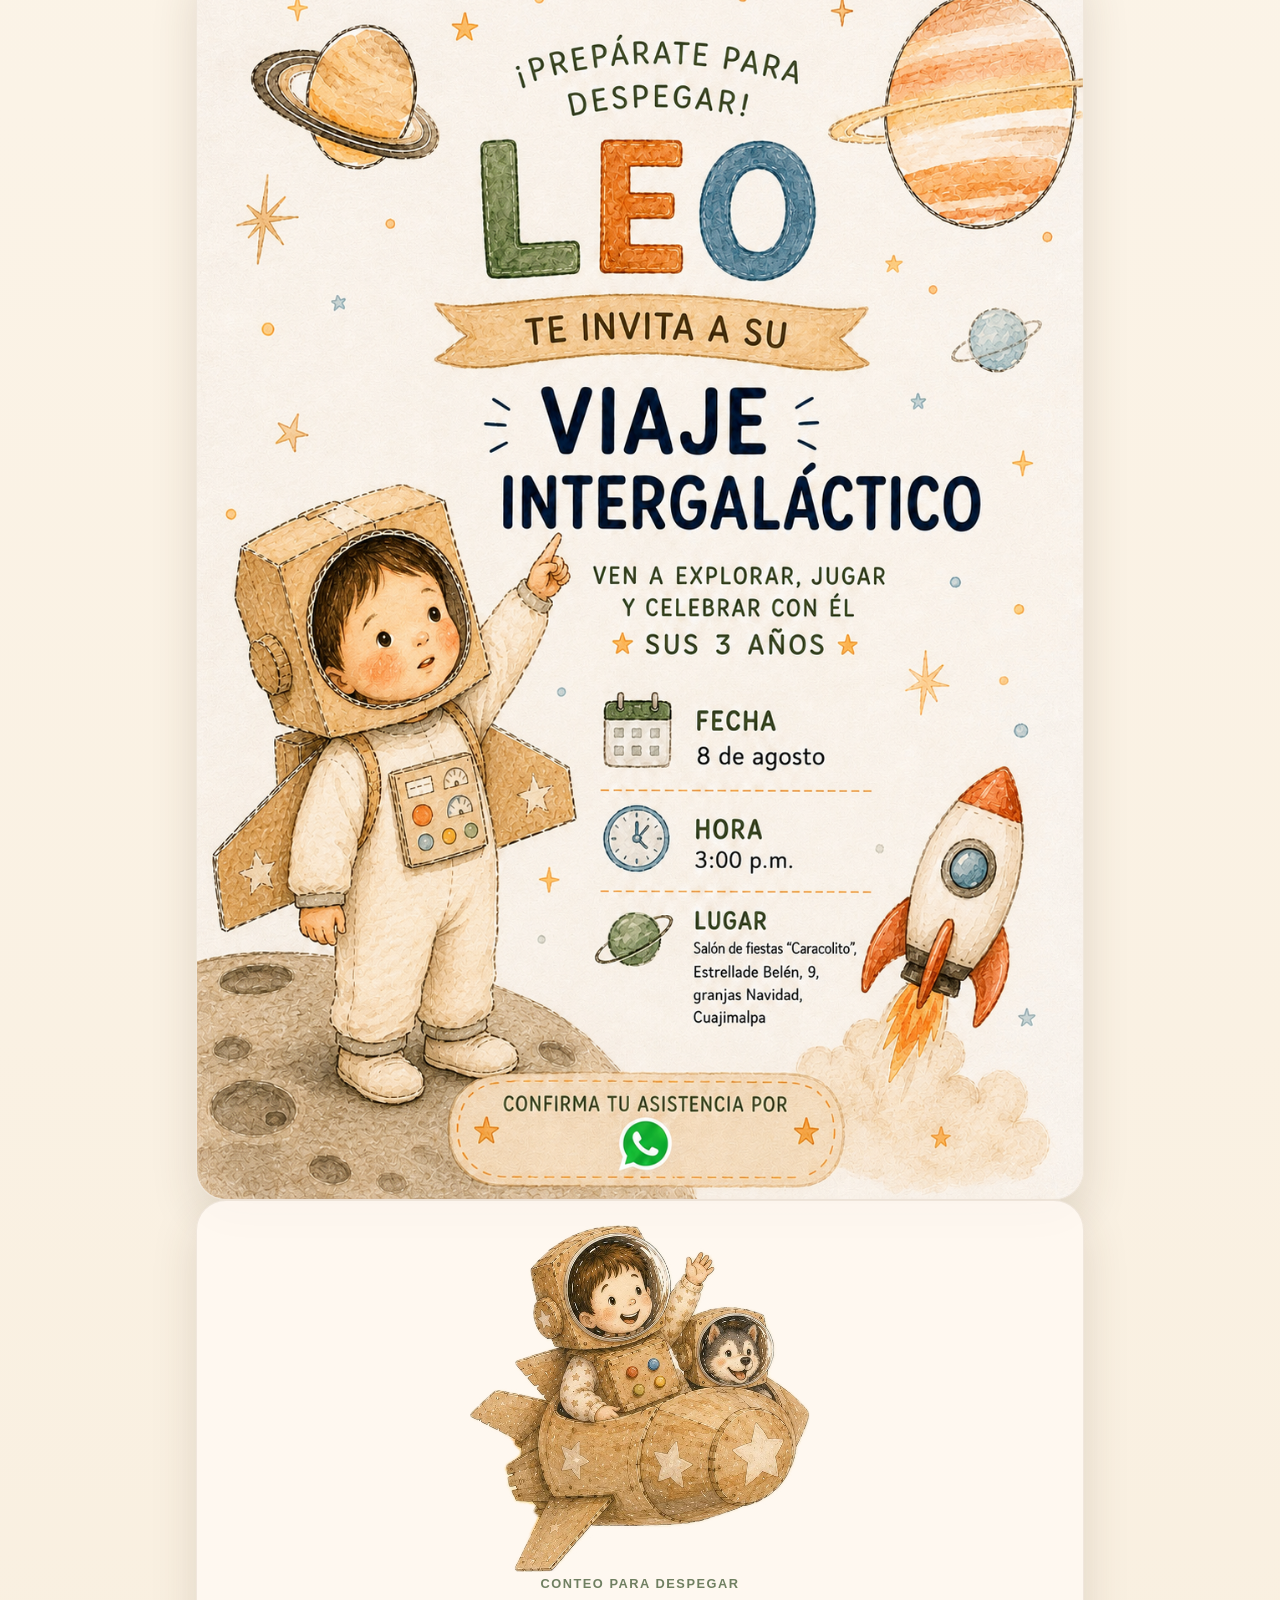
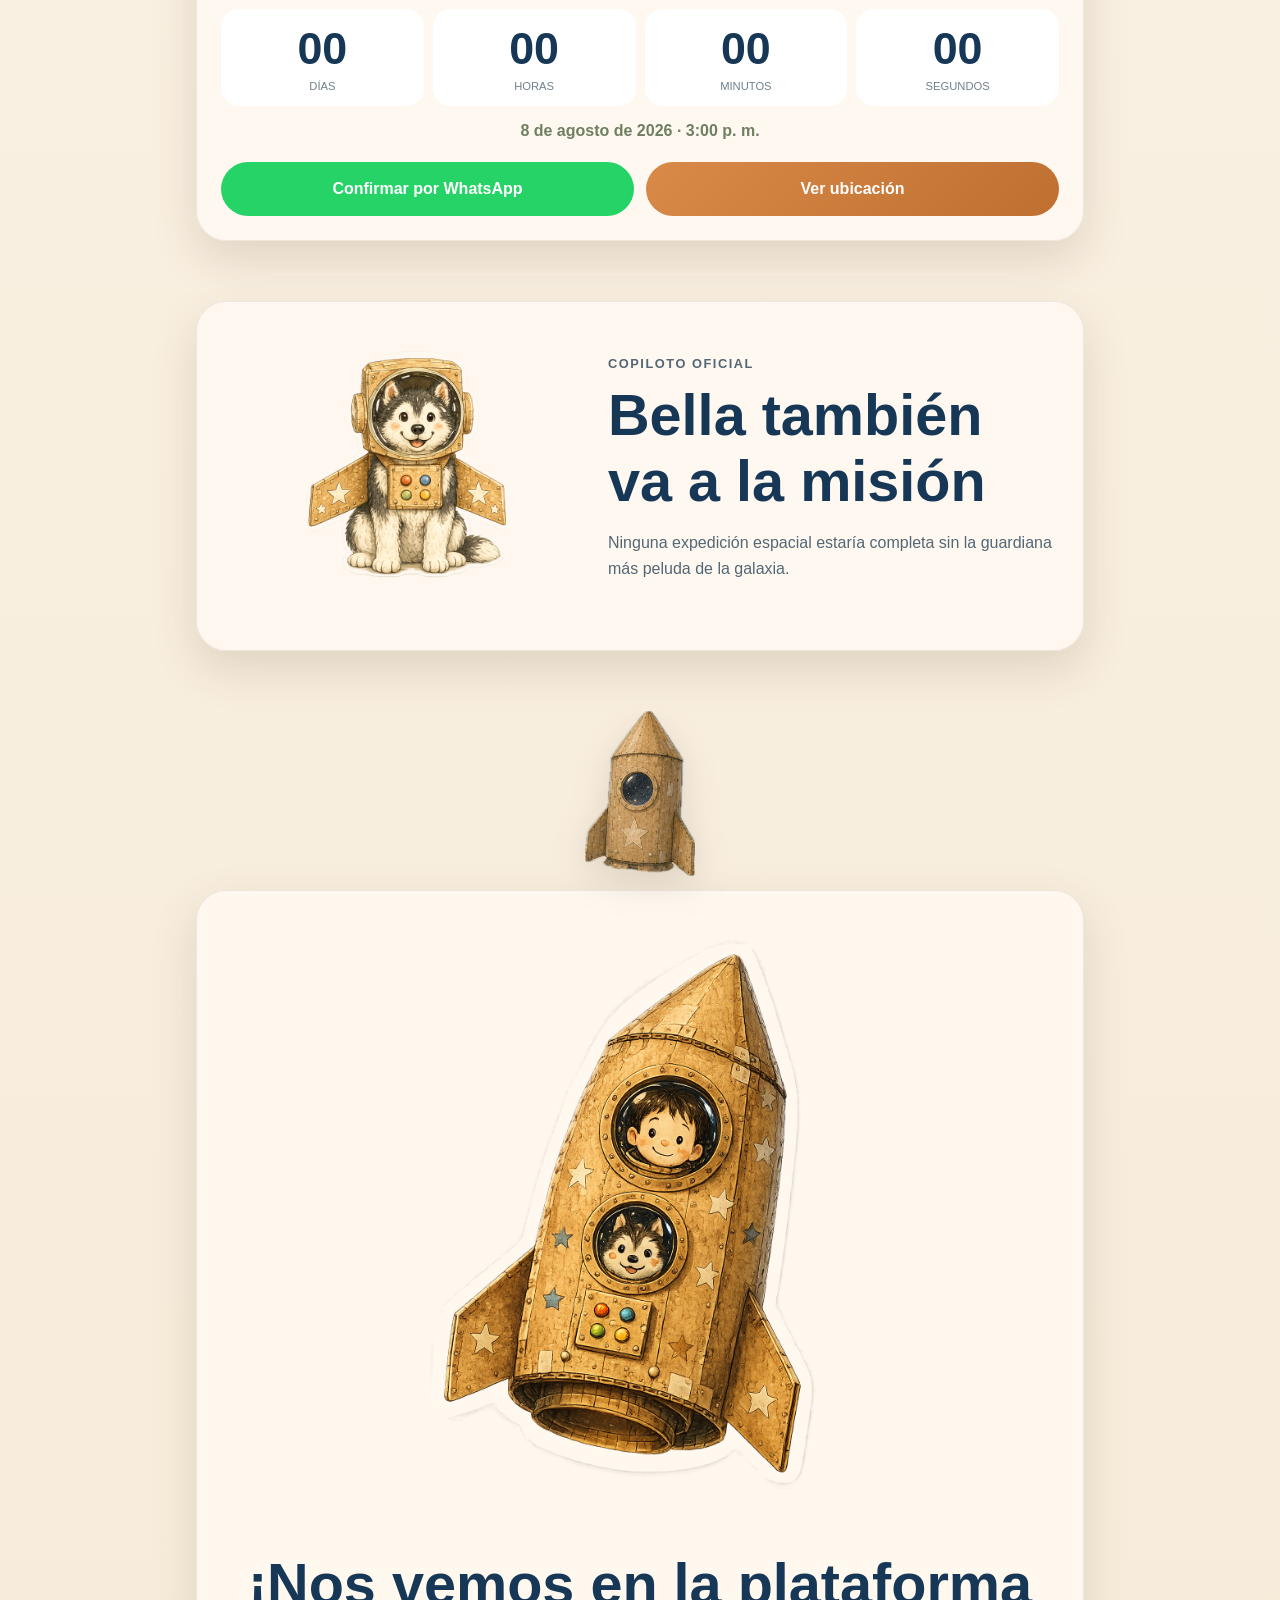
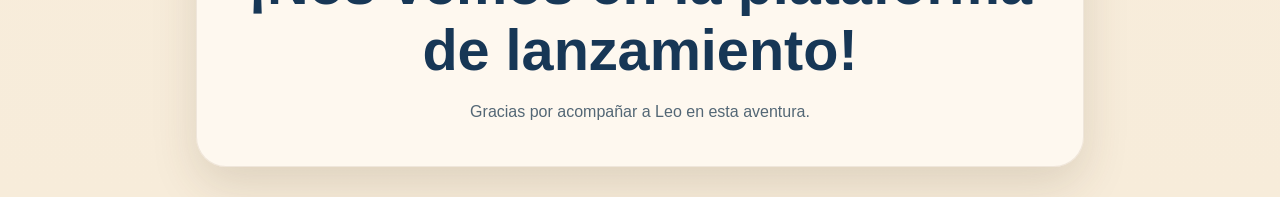
==== commit 08f2bfa5: "Add files via upload" ====
--- a/index.html
+++ b/index.html
@@ -25,7 +25,7 @@
 <section><div class="story reveal"><img src="leo-saturn.PNG" alt="Leo en Saturno"><div><p class="eyebrow">Primera parada</p><h3>Un paseo por Saturno</h3><p>Leo ya tiene listo su traje, su nave y a toda la tripulación para comenzar esta aventura.</p></div></div></section>
 <section id="invitacion"><img class="sticker right float3" src="leo-flag.PNG" alt=""><div class="section-title reveal"><p class="eyebrow">Coordenadas de la misión</p><h3>Nos vemos en el espacio</h3></div><div class="card reveal"><img src="invitacion-principal.PNG" alt="Invitación principal"></div><div class="count reveal"><img src="rocket-leo-bella.PNG" alt="Leo y Bella en cohete"><p class="eyebrow">Conteo para despegar</p><div class="timer"><div class="unit"><strong id="days">00</strong><span>Días</span></div><div class="unit"><strong id="hours">00</strong><span>Horas</span></div><div class="unit"><strong id="minutes">00</strong><span>Minutos</span></div><div class="unit"><strong id="seconds">00</strong><span>Segundos</span></div></div><p class="event-date">8 de agosto de 2026 · 3:00 p. m.</p><div class="actions"><a class="btn wa" target="_blank" rel="noopener" href="https://wa.me/525576728210?text=%F0%9F%9A%80%20%C2%A1Hola!%20Confirmo%20mi%20asistencia%20al%20Viaje%20Intergal%C3%A1ctico%20de%20Leo.%20Seremos%20___%20astronautas.%20%E2%9C%A8">Confirmar por WhatsApp</a><a class="btn maps" target="_blank" rel="noopener" href="https://maps.app.goo.gl/M5LcxMq4QSjsnbpUA?g_st=ic">Ver ubicación</a></div></div></section>
 <section><div class="story reveal"><img src="bella.png" alt="Bella astronauta"><div><p class="eyebrow">Copiloto oficial</p><h3>Bella también va a la misión</h3><p>Ninguna expedición espacial estaría completa sin la guardiana más peluda de la galaxia.</p></div></div></section>
-<section><img class="sticker left float1" src="rocket.png" alt=""><div class="final reveal"><img src="rocket-window.png" alt="Cohete con Leo y Bella"><h3>¡Nos vemos en la plataforma de lanzamiento!</h3><p>Gracias por acompañar a Leo en esta aventura.</p></div></section>
+<section><img class="sticker left float1" src="rocket.PNG" alt=""><div class="final reveal"><img src="rocket-window.png" alt="Cohete con Leo y Bella"><h3>¡Nos vemos en la plataforma de lanzamiento!</h3><p>Gracias por acompañar a Leo en esta aventura.</p></div></section>
 </main>
 <script>
 const EVENT_DATE=new Date('2026-08-08T15:00:00-06:00');const gate=document.getElementById('gate'),startButton=document.getElementById('startButton'),musicButton=document.getElementById('musicButton'),music=document.getElementById('music'),spaceLanes=document.getElementById('spaceLanes');const d=document.getElementById('days'),h=document.getElementById('hours'),m=document.getElementById('minutes'),s=document.getElementById('seconds');const rnd=(a,b)=>Math.random()*(b-a)+a;
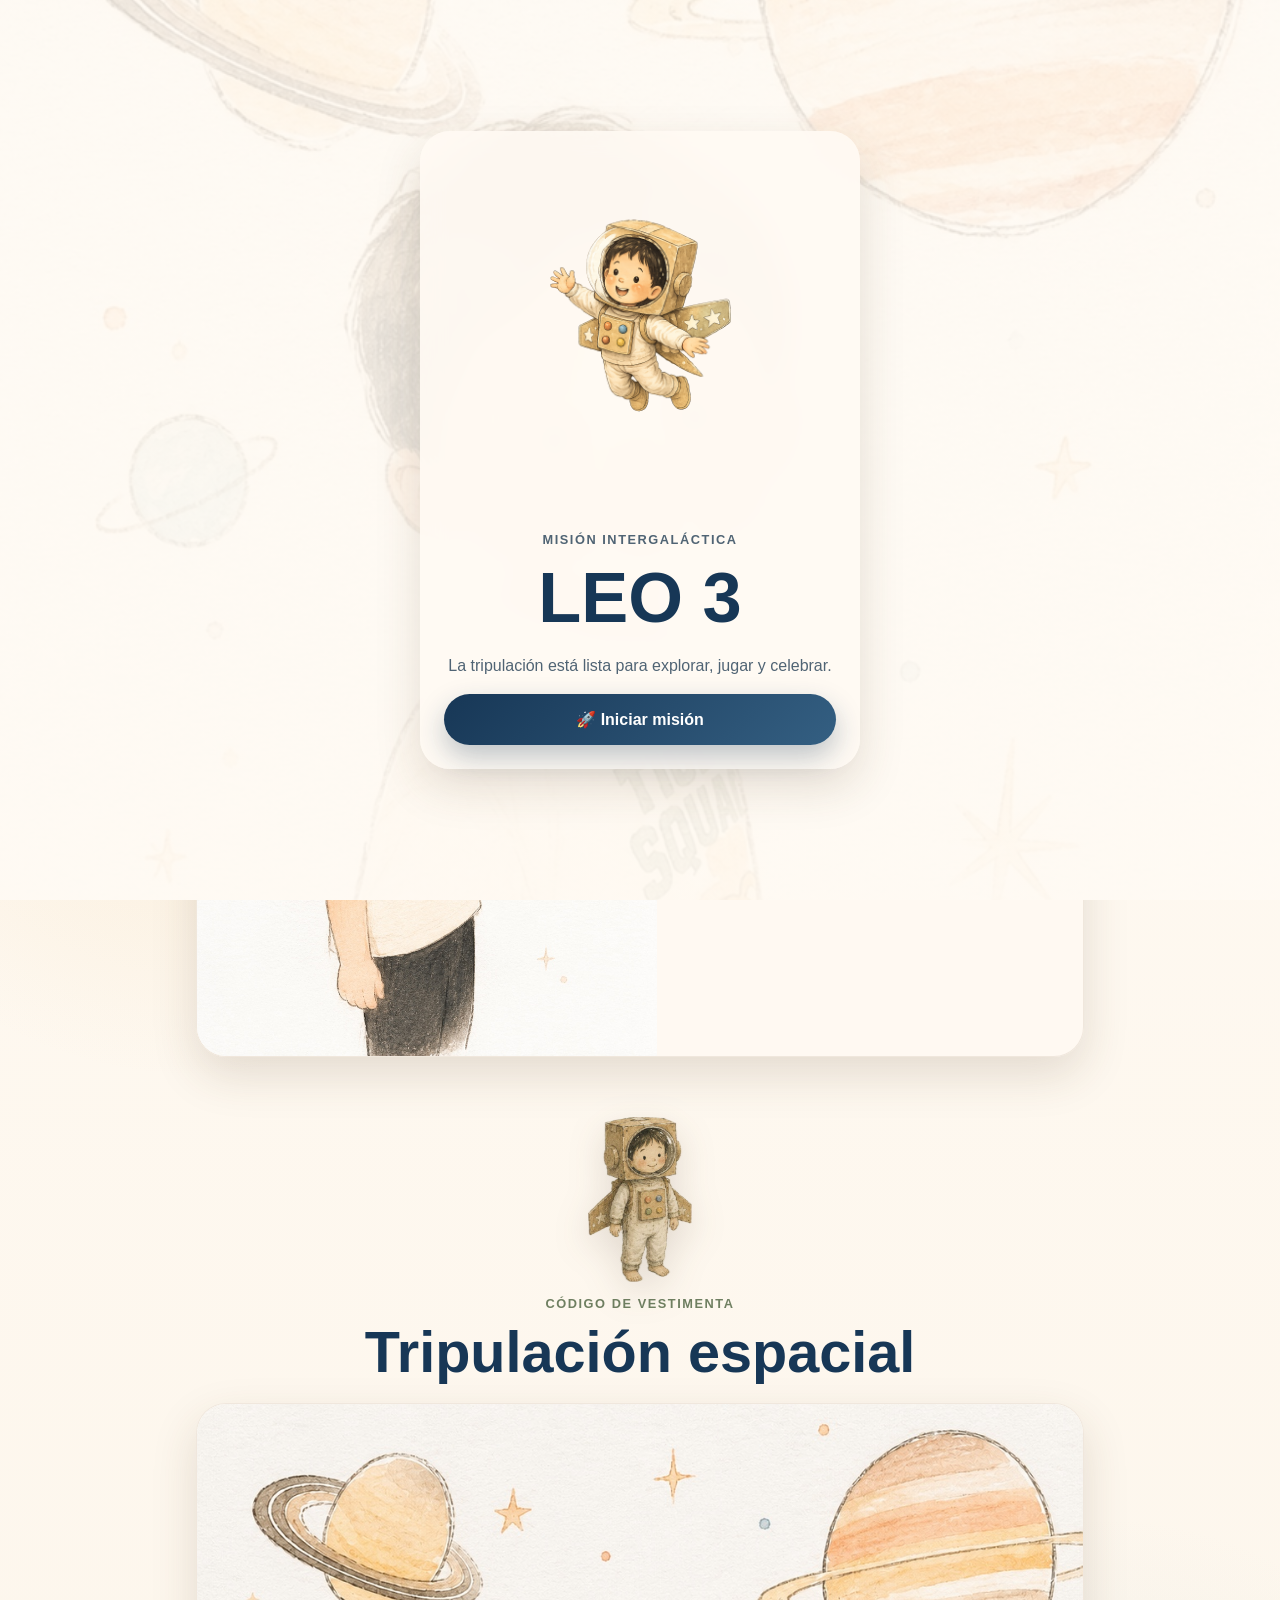
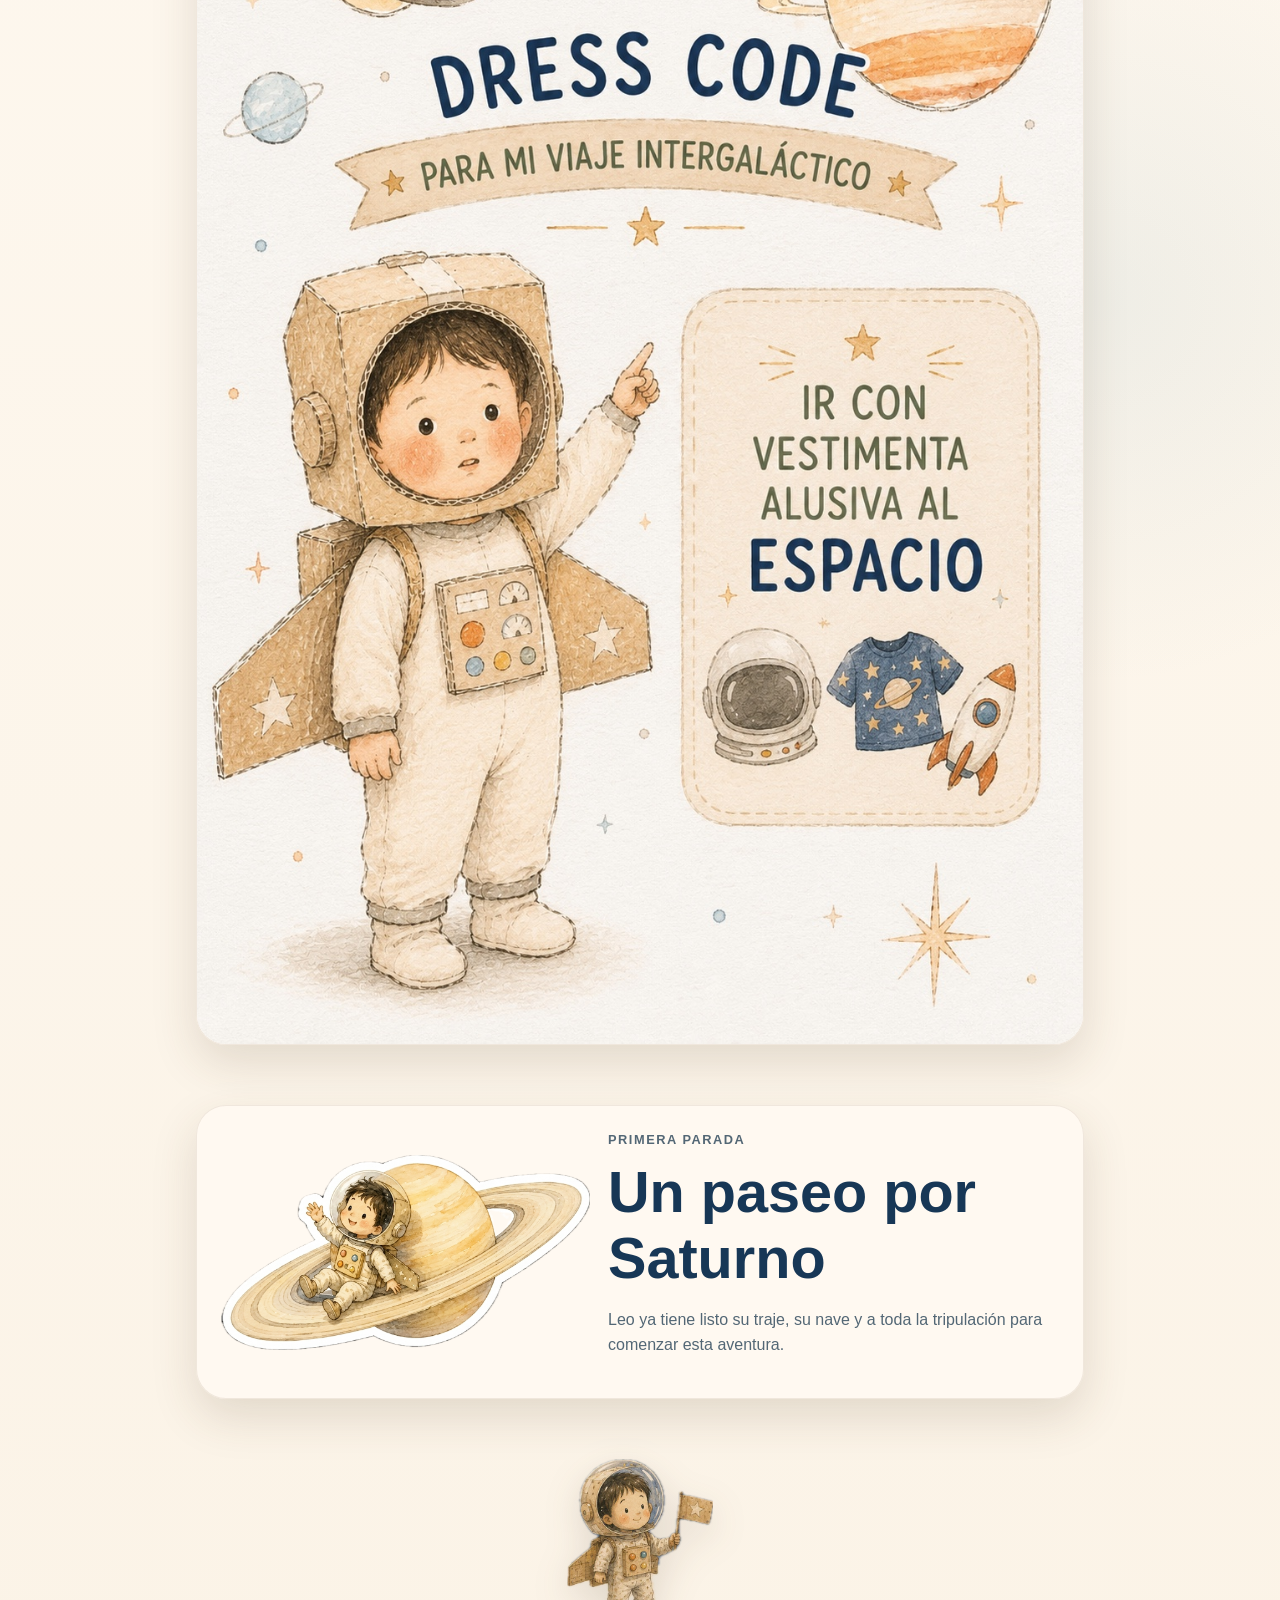
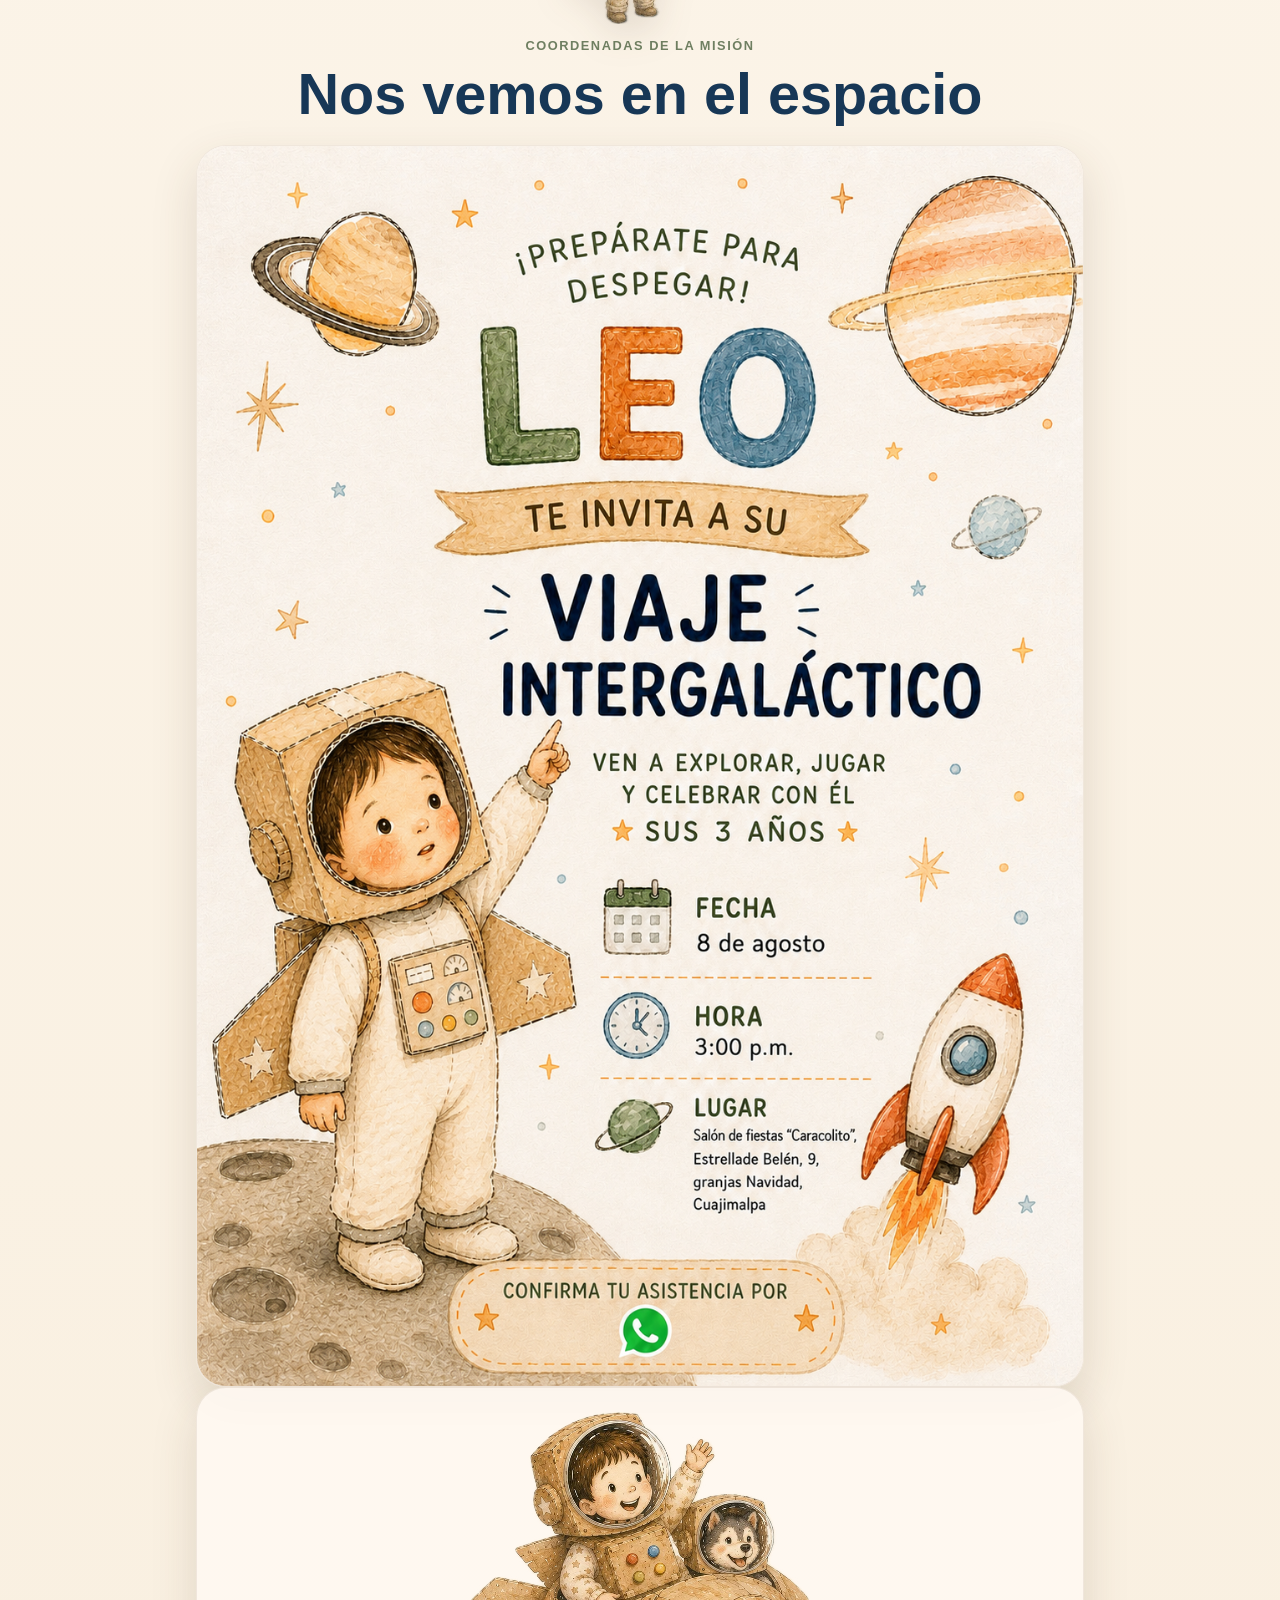
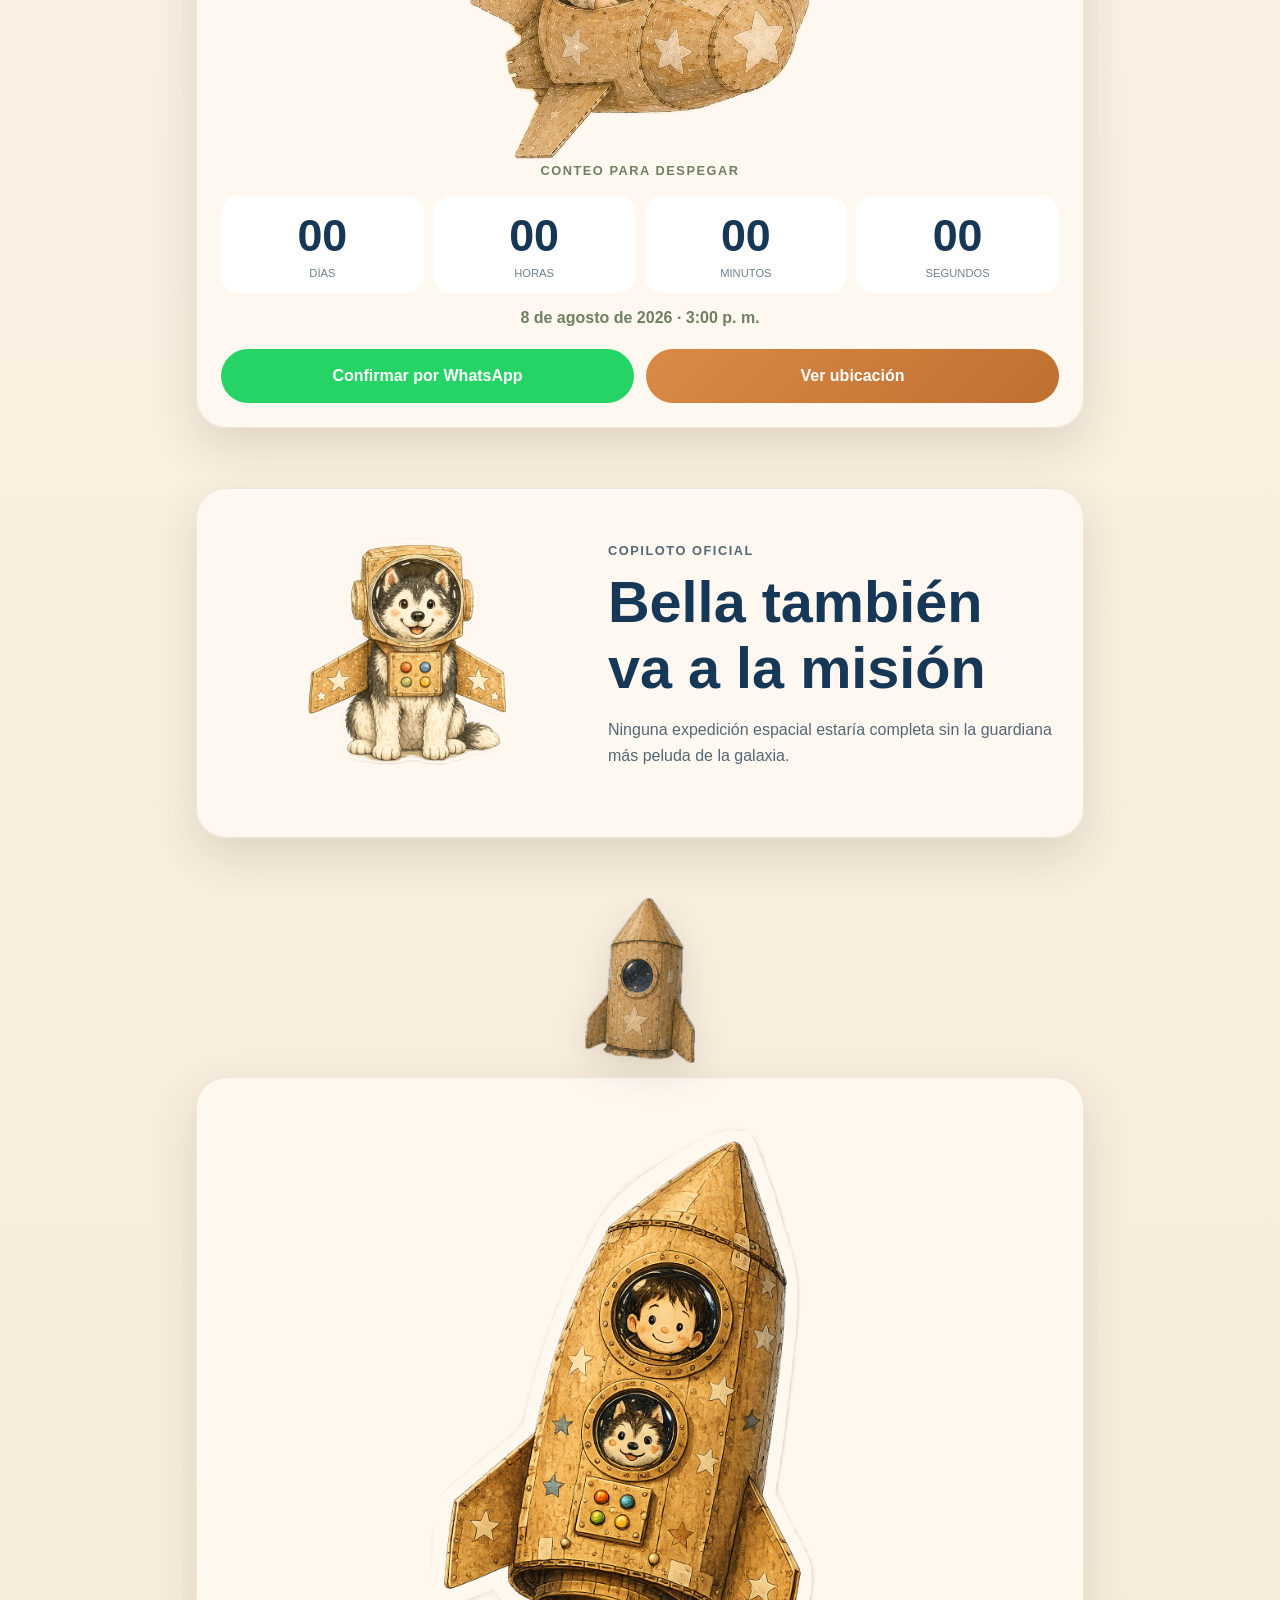
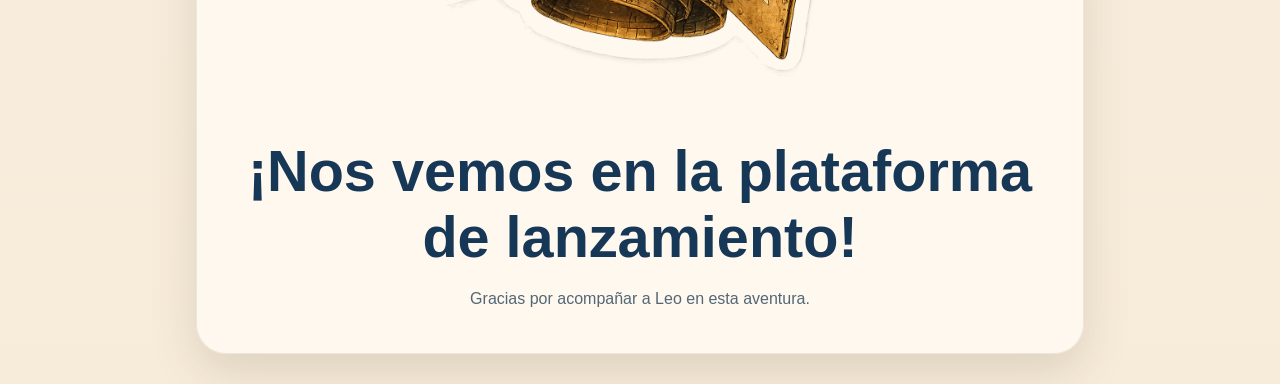
==== commit d6d15d56: "Add files via upload" ====
--- a/index.html
+++ b/index.html
@@ -10,9 +10,9 @@
 *{box-sizing:border-box}html{scroll-behavior:smooth}body{margin:0;overflow-x:hidden;color:var(--ink);font-family:Arial,Helvetica,sans-serif;background:radial-gradient(circle at 15% 10%,rgba(227,175,90,.16),transparent 25rem),radial-gradient(circle at 86% 28%,rgba(158,187,195,.15),transparent 24rem),linear-gradient(180deg,var(--paper),var(--paper2))}body.locked{overflow:hidden}
 #starfield{position:fixed;inset:0;z-index:-2;width:100%;height:100%;pointer-events:none}.space-lanes{position:fixed;inset:0;z-index:-1;pointer-events:none;overflow:hidden}.space-object{position:absolute;bottom:-18vh;left:var(--left);font-size:var(--size);opacity:0;filter:drop-shadow(0 6px 10px rgba(78,57,34,.12));animation:rise var(--duration) linear forwards}@keyframes rise{0%{transform:translate3d(0,0,0) rotate(var(--rs)) scale(var(--scale));opacity:0}9%{opacity:var(--opacity)}86%{opacity:var(--opacity)}100%{transform:translate3d(var(--drift),-132vh,0) rotate(var(--re)) scale(var(--scale));opacity:0}}
 .gate{position:fixed;inset:0;z-index:1000;display:grid;place-items:center;padding:24px;background:linear-gradient(rgba(255,250,243,.8),rgba(255,250,243,.93)),url('leo-espacio-1.jpeg') center/cover no-repeat;transition:.8s}.gate.hidden{opacity:0;visibility:hidden}.gate-card{width:min(92vw,440px);padding:24px;text-align:center;border-radius:30px;background:rgba(255,250,243,.9);box-shadow:var(--shadow);backdrop-filter:blur(12px)}.gate-sticker{width:min(70vw,250px);display:block;margin:auto;animation:float 4.8s ease-in-out infinite}.gate-card h1{margin:0;font-size:clamp(2.4rem,10vw,4.4rem)}.gate-card p{color:#506474;line-height:1.5}.launch{width:100%;border:0;border-radius:999px;padding:16px;font-weight:900;font-size:1rem;color:white;background:linear-gradient(135deg,var(--ink),#345f82);box-shadow:0 12px 28px rgba(23,55,86,.28)}
-main{position:relative;z-index:2}section{width:min(100%,920px);margin:auto;padding:30px 16px;position:relative}.hero{min-height:100svh;display:flex;align-items:center}.card,.story,.count,.final{background:rgba(255,250,243,.86);border:1px solid rgba(128,101,71,.12);border-radius:30px;box-shadow:var(--shadow);overflow:hidden}.hero-grid{display:grid}.hero-grid>img,.card>img{width:100%;display:block}.copy{padding:26px;text-align:center}.eyebrow{margin:0 0 8px;color:var(--sage);text-transform:uppercase;letter-spacing:.12em;font-size:.8rem;font-weight:900}.copy h2,.section-title h3,.story h3,.final h3{margin:0;font-size:clamp(1.8rem,7vw,3.6rem)}.copy p,.story p,.final p{color:#536775;line-height:1.6}.section-title{text-align:center;margin-bottom:18px}.sticker{position:relative;z-index:3;display:block;width:clamp(90px,18vw,155px);max-height:165px;object-fit:contain;margin:0 auto 14px;pointer-events:none;filter:drop-shadow(0 12px 18px rgba(77,56,34,.15))}.right,.left,.bottom{right:auto;left:auto;top:auto;bottom:auto}.float1{animation:float 5s ease-in-out infinite}.float2{animation:orbit 7s ease-in-out infinite}.float3{animation:drift 6s ease-in-out infinite}@keyframes float{0%,100%{transform:translateY(0) rotate(-2deg)}50%{transform:translateY(-12px) rotate(3deg)}}@keyframes orbit{0%,100%{transform:translate(0,0) rotate(-3deg)}50%{transform:translate(10px,-8px) rotate(3deg)}}@keyframes drift{0%,100%{transform:translateX(0) rotate(-2deg)}50%{transform:translateX(12px) rotate(2deg)}}
+main{position:relative;z-index:2}section{width:min(100%,920px);margin:auto;padding:30px 16px;position:relative}.hero{min-height:100svh;display:flex;flex-direction:column;align-items:center;justify-content:center}.card,.story,.count,.final{background:rgba(255,250,243,.86);border:1px solid rgba(128,101,71,.12);border-radius:30px;box-shadow:var(--shadow);overflow:hidden}.hero-grid{display:grid}.hero-grid>img,.card>img{width:100%;display:block}.copy{padding:26px;text-align:center}.eyebrow{margin:0 0 8px;color:var(--sage);text-transform:uppercase;letter-spacing:.12em;font-size:.8rem;font-weight:900}.copy h2,.section-title h3,.story h3,.final h3{margin:0;font-size:clamp(1.8rem,7vw,3.6rem)}.copy p,.story p,.final p{color:#536775;line-height:1.6}.section-title{text-align:center;margin-bottom:18px}.sticker{position:relative;z-index:3;display:block;width:clamp(90px,18vw,155px);max-height:165px;object-fit:contain;margin:0 auto 14px;pointer-events:none;filter:drop-shadow(0 12px 18px rgba(77,56,34,.15))}.right,.left,.bottom{right:auto;left:auto;top:auto;bottom:auto}.hero-top{margin:0 auto 18px;width:clamp(120px,24vw,190px);max-height:190px}.float1{animation:float 5s ease-in-out infinite}.float2{animation:orbit 7s ease-in-out infinite}.float3{animation:drift 6s ease-in-out infinite}@keyframes float{0%,100%{transform:translateY(0) rotate(-2deg)}50%{transform:translateY(-12px) rotate(3deg)}}@keyframes orbit{0%,100%{transform:translate(0,0) rotate(-3deg)}50%{transform:translate(10px,-8px) rotate(3deg)}}@keyframes drift{0%,100%{transform:translateX(0) rotate(-2deg)}50%{transform:translateX(12px) rotate(2deg)}}
 .story{display:grid;gap:18px;align-items:center;padding:24px}.story img{width:100%;max-height:300px;object-fit:contain;animation:float 5.8s ease-in-out infinite}.count{padding:24px;text-align:center}.count>img{width:min(100%,340px);animation:drift 6s ease-in-out infinite}.timer{display:grid;grid-template-columns:repeat(4,1fr);gap:9px;margin-top:18px}.unit{background:white;border-radius:18px;padding:14px 5px}.unit strong{display:block;font-size:clamp(1.6rem,8vw,2.8rem)}.unit span{display:block;margin-top:6px;color:#71808b;font-size:.7rem;text-transform:uppercase}.event-date{color:var(--sage);font-weight:900}.actions{display:grid;gap:12px;margin-top:22px}.btn{display:flex;align-items:center;justify-content:center;min-height:54px;border-radius:999px;text-decoration:none;color:white;font-weight:900}.wa{background:#25D366}.maps{background:linear-gradient(135deg,var(--peach),#bf6f2f)}.music{position:fixed;right:16px;bottom:calc(16px + env(safe-area-inset-bottom));z-index:30;width:56px;height:56px;border:0;border-radius:50%;background:var(--ink);color:white;font-size:1.2rem}.final{text-align:center;padding:26px}.final img{width:min(100%,420px);animation:orbit 7s ease-in-out infinite}.reveal{opacity:0;transform:translateY(26px);transition:.75s}.reveal.visible{opacity:1;transform:none}.burst{position:fixed;left:50%;top:50%;z-index:1002;pointer-events:none;animation:burst 1.2s ease-out forwards}@keyframes burst{from{transform:translate(-50%,-50%) scale(.3);opacity:1}to{transform:translate(calc(-50% + var(--x)),calc(-50% + var(--y))) scale(1.5) rotate(var(--r));opacity:0}}
-@media(min-width:760px){.hero-grid{grid-template-columns:1.05fr .95fr;align-items:center}.story{grid-template-columns:.9fr 1.1fr}.actions{grid-template-columns:1fr 1fr}}@media(max-width:620px){.sticker{width:min(29vw,108px);max-height:125px;margin:0 auto 12px;opacity:.98}.right,.left,.bottom{right:auto;left:auto;top:auto;bottom:auto}}@media(prefers-reduced-motion:reduce){*{animation:none!important;transition:none!important}.space-lanes{display:none}.reveal{opacity:1;transform:none}}
+@media(min-width:760px){.hero-grid{grid-template-columns:1.05fr .95fr;align-items:center}.story{grid-template-columns:.9fr 1.1fr}.actions{grid-template-columns:1fr 1fr}}@media(max-width:620px){.sticker{width:min(29vw,108px);max-height:125px;margin:0 auto 12px;opacity:.98}.hero-top{width:min(38vw,145px);max-height:150px;margin-bottom:16px}.right,.left,.bottom{right:auto;left:auto;top:auto;bottom:auto}.hero-top{margin:0 auto 18px;width:clamp(120px,24vw,190px);max-height:190px}}@media(prefers-reduced-motion:reduce){*{animation:none!important;transition:none!important}.space-lanes{display:none}.reveal{opacity:1;transform:none}}
 </style>
 </head>
 <body class="locked">
@@ -20,7 +20,7 @@
 <div class="gate" id="gate"><div class="gate-card"><img class="gate-sticker" src="leo-float.png" alt="Leo flotando"><p class="eyebrow">Misión intergaláctica</p><h1>LEO 3</h1><p>La tripulación está lista para explorar, jugar y celebrar.</p><button class="launch" id="startButton">🚀 Iniciar misión</button></div></div>
 <audio id="music" src="musica.mp3" preload="auto" loop></audio><button class="music" id="musicButton">♫</button>
 <main>
-<section class="hero" id="inicio"><img class="sticker right float1" src="leo-run.PNG" alt=""><div class="card hero-grid reveal"><img src="leo-espacio-1.jpeg" alt="Leo rodeado de planetas"><div class="copy"><p class="eyebrow">¡Prepárate para despegar!</p><h2>Leo te invita a su viaje intergaláctico</h2><p>Ven a explorar, jugar y celebrar con él sus 3 años.</p></div></div></section>
+<section class="hero" id="inicio"><img class="sticker hero-top float1" src="leo-run.PNG" alt="Leo astronauta corriendo"><div class="card hero-grid reveal"><img src="leo-espacio-1.jpeg" alt="Leo rodeado de planetas"><div class="copy"><p class="eyebrow">¡Prepárate para despegar!</p><h2>Leo te invita a su viaje intergaláctico</h2><p>Ven a explorar, jugar y celebrar con él sus 3 años.</p></div></div></section>
 <section><img class="sticker left float2" src="leo-standing.PNG" alt=""><div class="section-title reveal"><p class="eyebrow">Código de vestimenta</p><h3>Tripulación espacial</h3></div><div class="card reveal"><img src="dress-code.jpeg" alt="Dress code"></div></section>
 <section><div class="story reveal"><img src="leo-saturn.PNG" alt="Leo en Saturno"><div><p class="eyebrow">Primera parada</p><h3>Un paseo por Saturno</h3><p>Leo ya tiene listo su traje, su nave y a toda la tripulación para comenzar esta aventura.</p></div></div></section>
 <section id="invitacion"><img class="sticker right float3" src="leo-flag.PNG" alt=""><div class="section-title reveal"><p class="eyebrow">Coordenadas de la misión</p><h3>Nos vemos en el espacio</h3></div><div class="card reveal"><img src="invitacion-principal.PNG" alt="Invitación principal"></div><div class="count reveal"><img src="rocket-leo-bella.PNG" alt="Leo y Bella en cohete"><p class="eyebrow">Conteo para despegar</p><div class="timer"><div class="unit"><strong id="days">00</strong><span>Días</span></div><div class="unit"><strong id="hours">00</strong><span>Horas</span></div><div class="unit"><strong id="minutes">00</strong><span>Minutos</span></div><div class="unit"><strong id="seconds">00</strong><span>Segundos</span></div></div><p class="event-date">8 de agosto de 2026 · 3:00 p. m.</p><div class="actions"><a class="btn wa" target="_blank" rel="noopener" href="https://wa.me/525576728210?text=%F0%9F%9A%80%20%C2%A1Hola!%20Confirmo%20mi%20asistencia%20al%20Viaje%20Intergal%C3%A1ctico%20de%20Leo.%20Seremos%20___%20astronautas.%20%E2%9C%A8">Confirmar por WhatsApp</a><a class="btn maps" target="_blank" rel="noopener" href="https://maps.app.goo.gl/M5LcxMq4QSjsnbpUA?g_st=ic">Ver ubicación</a></div></div></section>
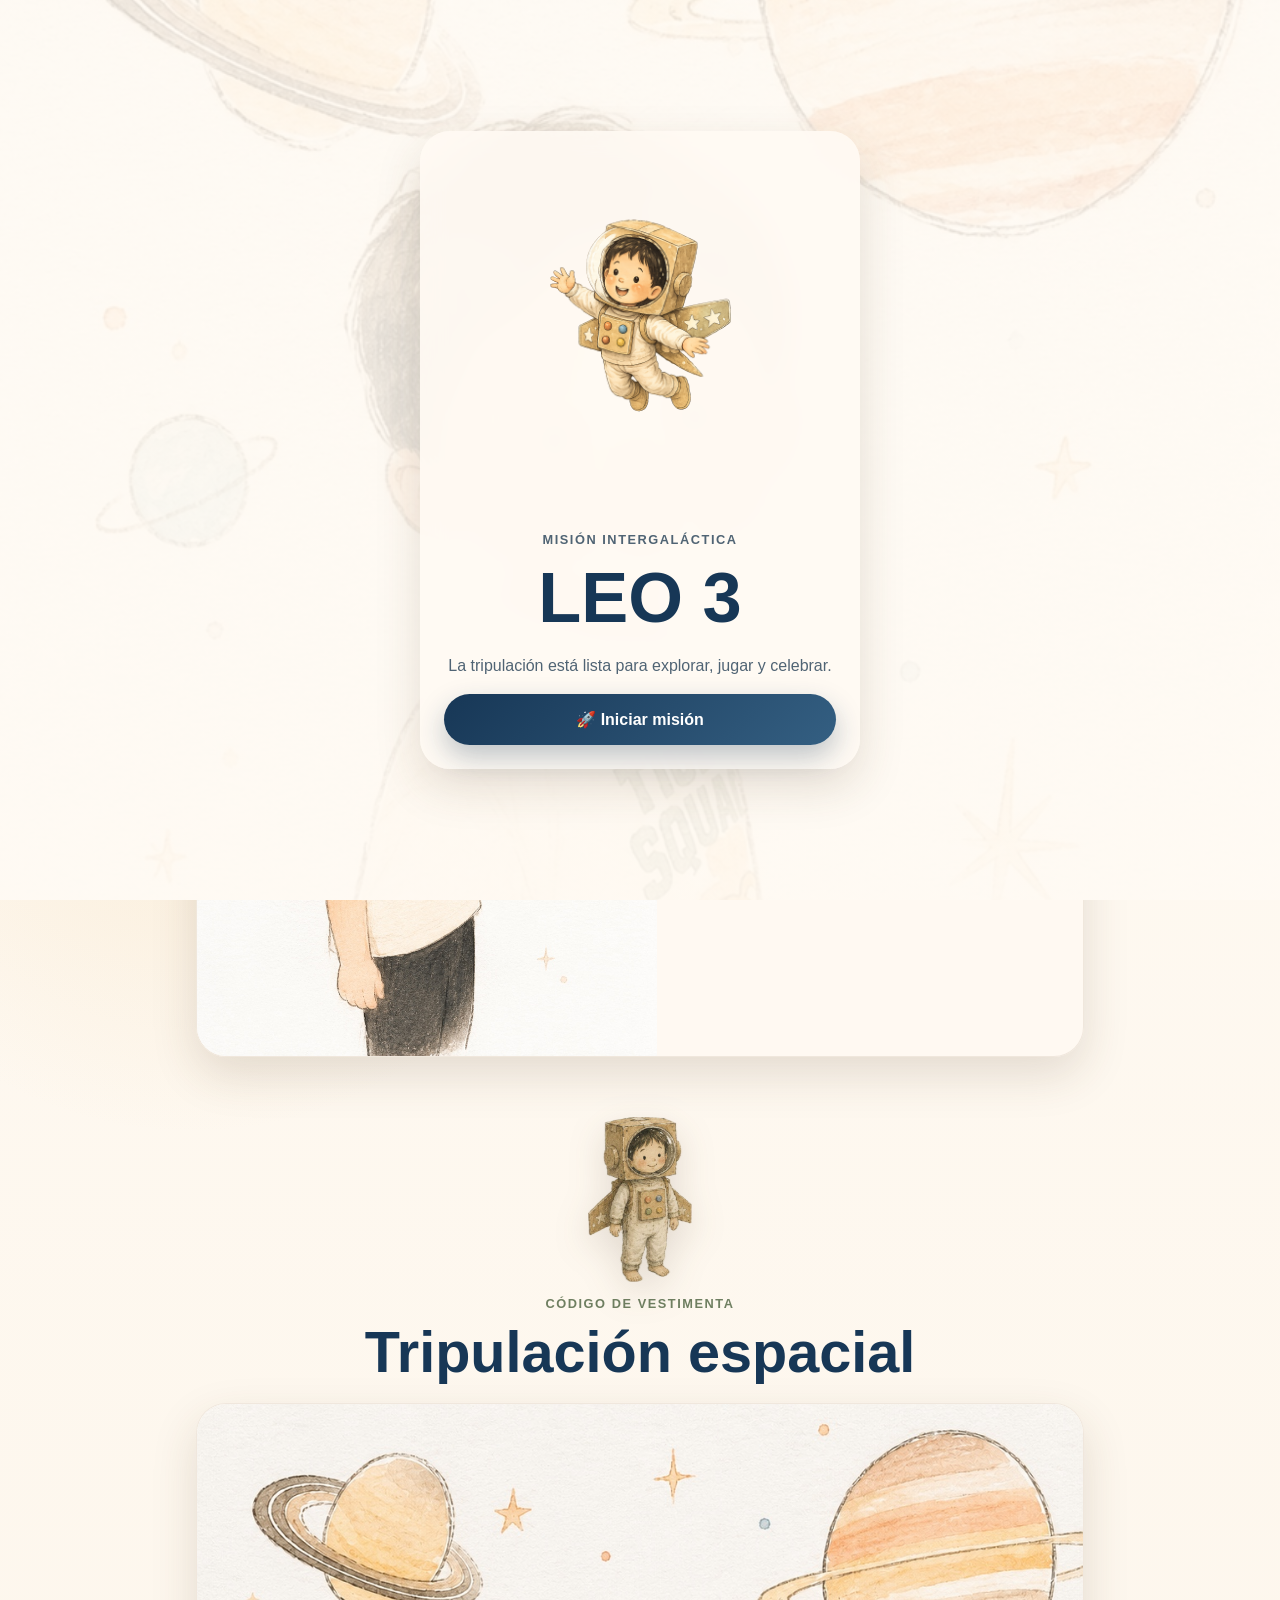
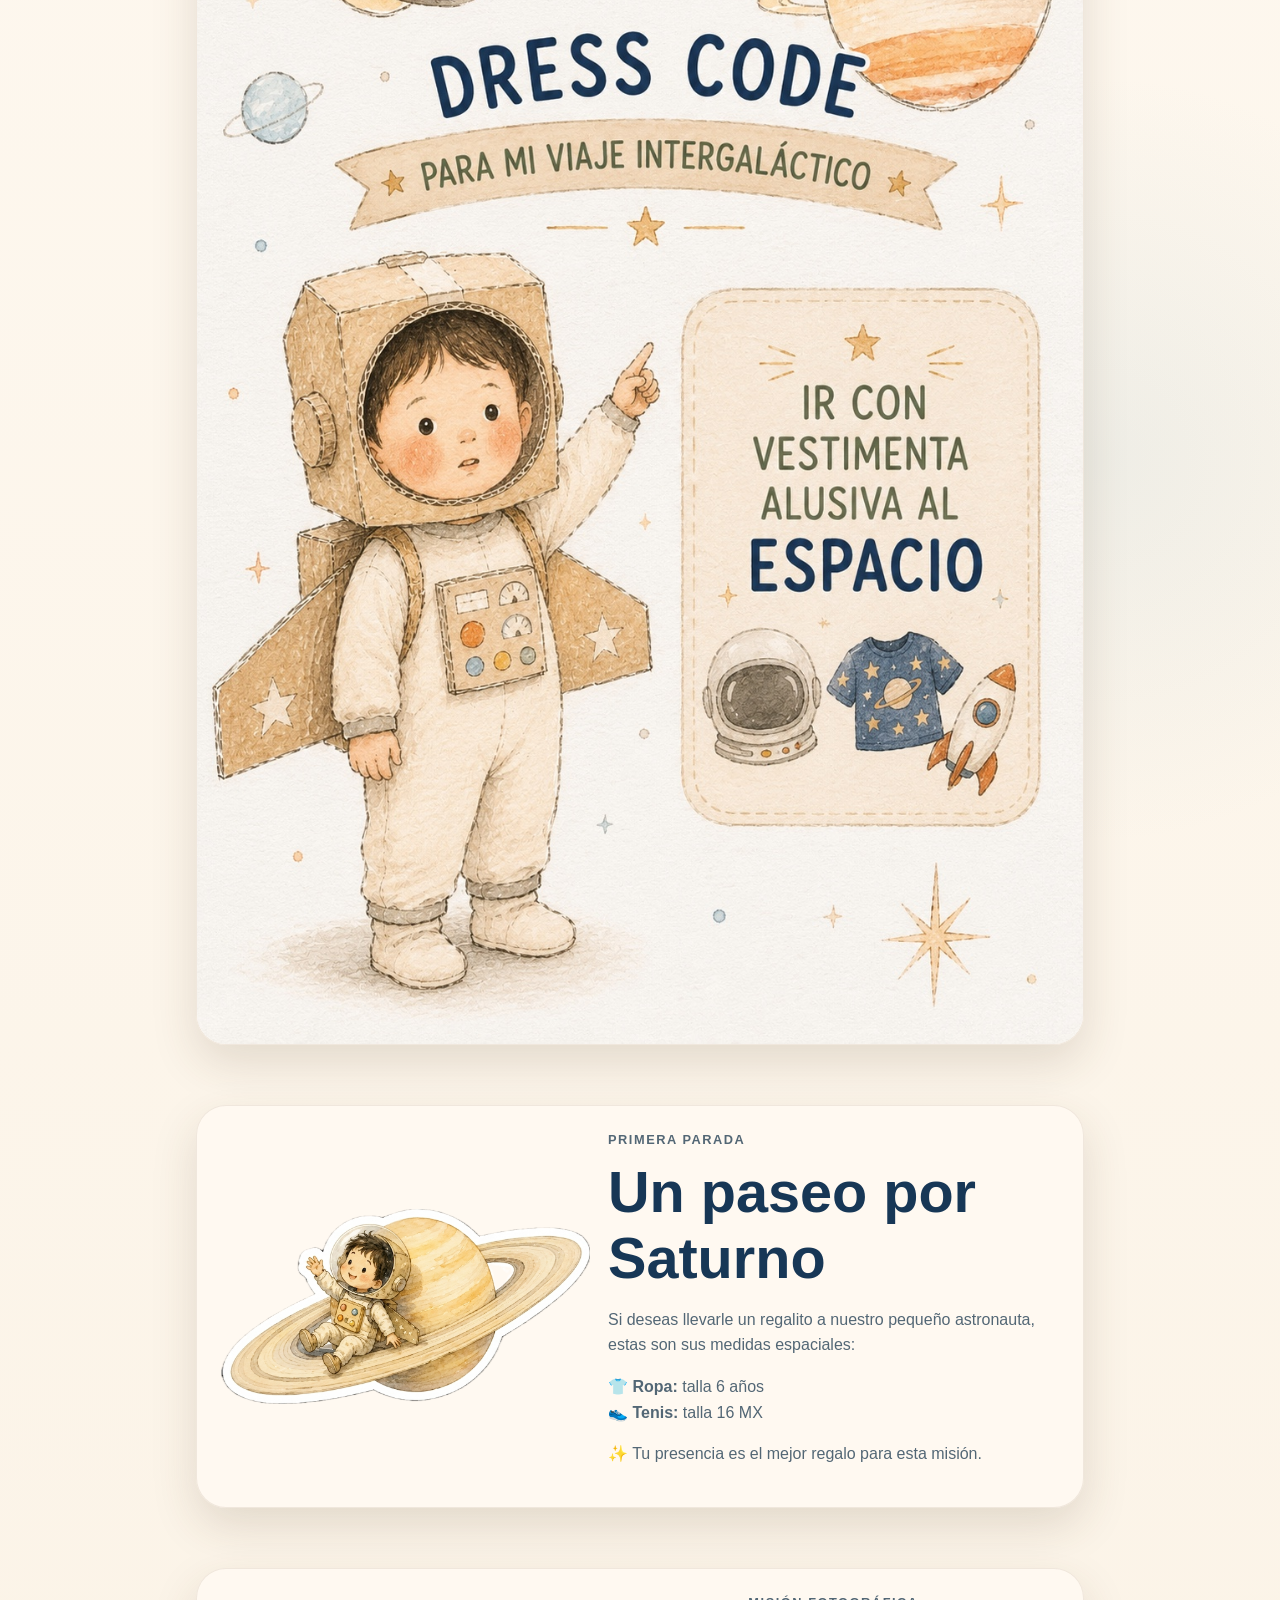
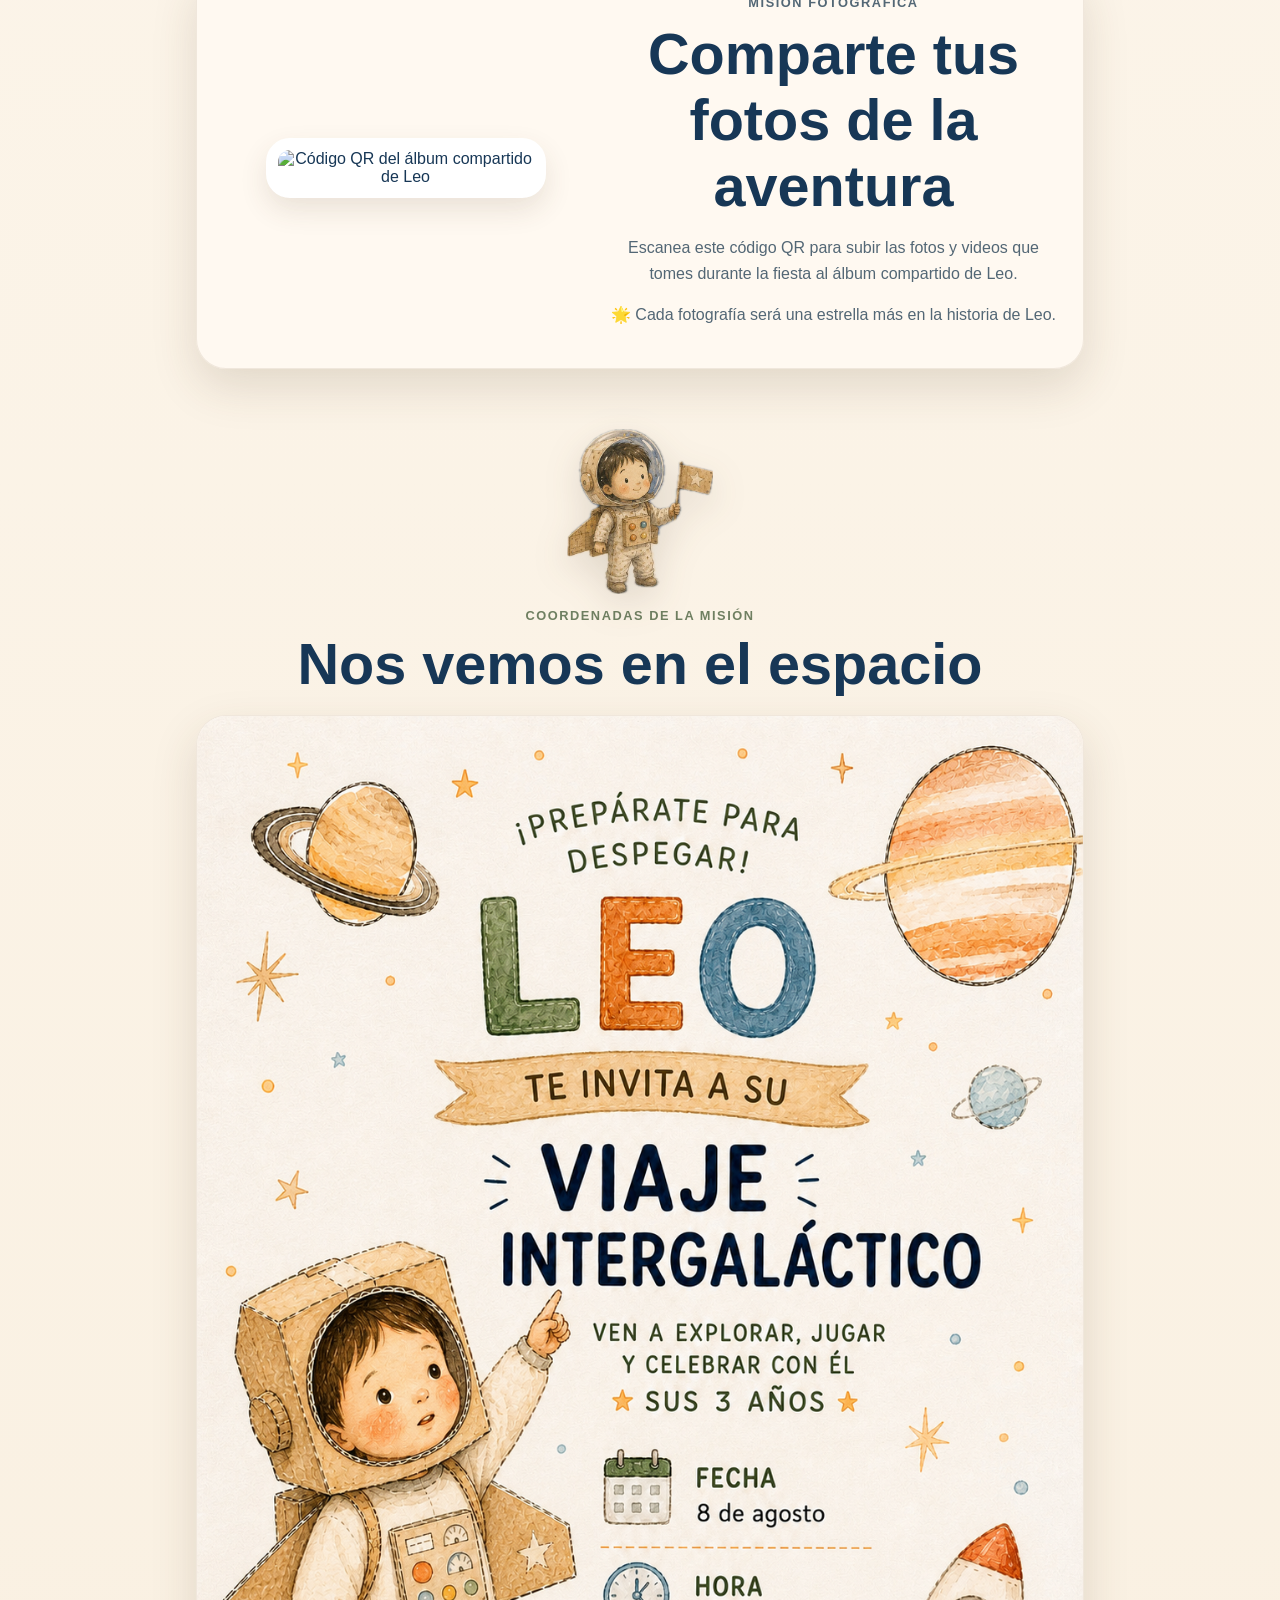
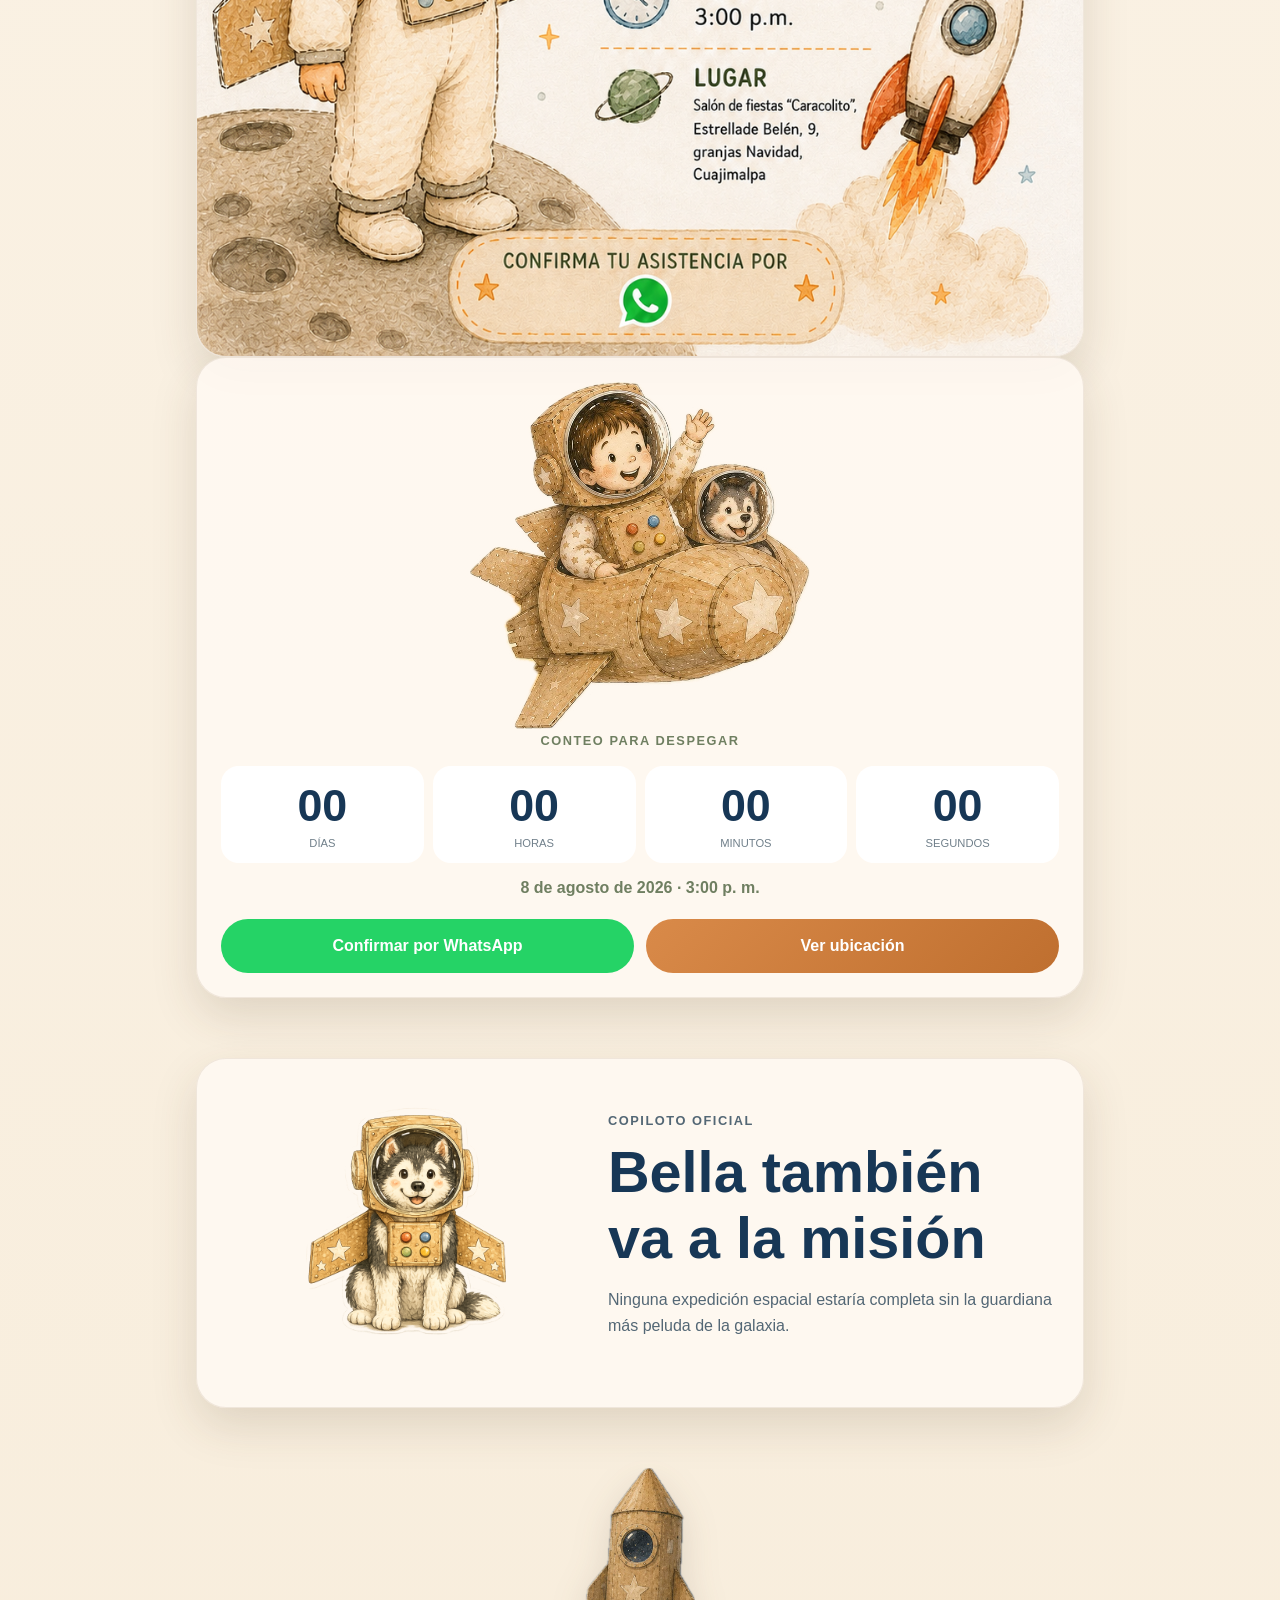
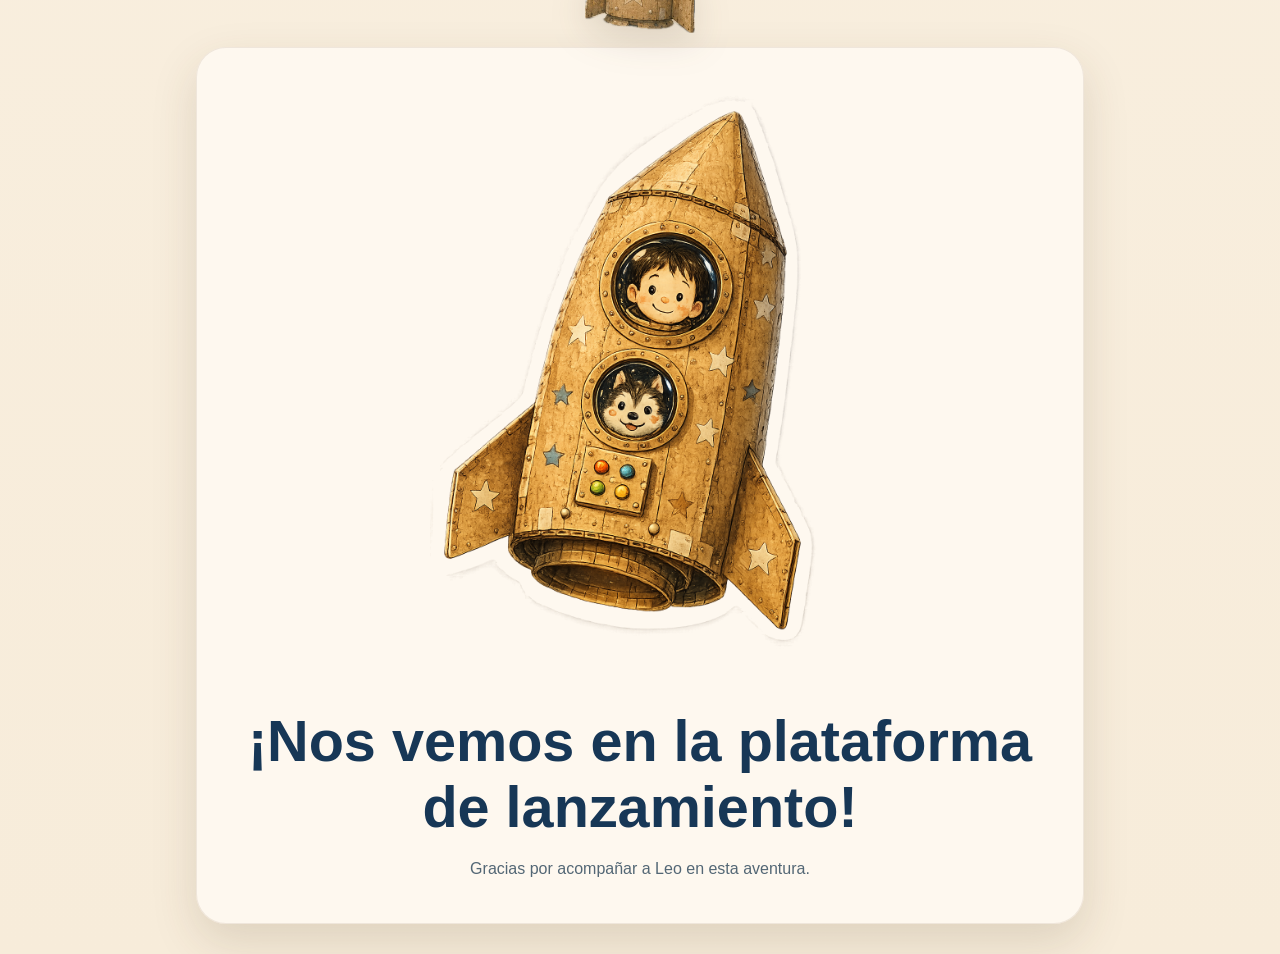
==== commit 9d94fe38: "Add files via upload" ====
--- a/index.html
+++ b/index.html
@@ -11,7 +11,7 @@
 #starfield{position:fixed;inset:0;z-index:-2;width:100%;height:100%;pointer-events:none}.space-lanes{position:fixed;inset:0;z-index:-1;pointer-events:none;overflow:hidden}.space-object{position:absolute;bottom:-18vh;left:var(--left);font-size:var(--size);opacity:0;filter:drop-shadow(0 6px 10px rgba(78,57,34,.12));animation:rise var(--duration) linear forwards}@keyframes rise{0%{transform:translate3d(0,0,0) rotate(var(--rs)) scale(var(--scale));opacity:0}9%{opacity:var(--opacity)}86%{opacity:var(--opacity)}100%{transform:translate3d(var(--drift),-132vh,0) rotate(var(--re)) scale(var(--scale));opacity:0}}
 .gate{position:fixed;inset:0;z-index:1000;display:grid;place-items:center;padding:24px;background:linear-gradient(rgba(255,250,243,.8),rgba(255,250,243,.93)),url('leo-espacio-1.jpeg') center/cover no-repeat;transition:.8s}.gate.hidden{opacity:0;visibility:hidden}.gate-card{width:min(92vw,440px);padding:24px;text-align:center;border-radius:30px;background:rgba(255,250,243,.9);box-shadow:var(--shadow);backdrop-filter:blur(12px)}.gate-sticker{width:min(70vw,250px);display:block;margin:auto;animation:float 4.8s ease-in-out infinite}.gate-card h1{margin:0;font-size:clamp(2.4rem,10vw,4.4rem)}.gate-card p{color:#506474;line-height:1.5}.launch{width:100%;border:0;border-radius:999px;padding:16px;font-weight:900;font-size:1rem;color:white;background:linear-gradient(135deg,var(--ink),#345f82);box-shadow:0 12px 28px rgba(23,55,86,.28)}
 main{position:relative;z-index:2}section{width:min(100%,920px);margin:auto;padding:30px 16px;position:relative}.hero{min-height:100svh;display:flex;flex-direction:column;align-items:center;justify-content:center}.card,.story,.count,.final{background:rgba(255,250,243,.86);border:1px solid rgba(128,101,71,.12);border-radius:30px;box-shadow:var(--shadow);overflow:hidden}.hero-grid{display:grid}.hero-grid>img,.card>img{width:100%;display:block}.copy{padding:26px;text-align:center}.eyebrow{margin:0 0 8px;color:var(--sage);text-transform:uppercase;letter-spacing:.12em;font-size:.8rem;font-weight:900}.copy h2,.section-title h3,.story h3,.final h3{margin:0;font-size:clamp(1.8rem,7vw,3.6rem)}.copy p,.story p,.final p{color:#536775;line-height:1.6}.section-title{text-align:center;margin-bottom:18px}.sticker{position:relative;z-index:3;display:block;width:clamp(90px,18vw,155px);max-height:165px;object-fit:contain;margin:0 auto 14px;pointer-events:none;filter:drop-shadow(0 12px 18px rgba(77,56,34,.15))}.right,.left,.bottom{right:auto;left:auto;top:auto;bottom:auto}.hero-top{margin:0 auto 18px;width:clamp(120px,24vw,190px);max-height:190px}.float1{animation:float 5s ease-in-out infinite}.float2{animation:orbit 7s ease-in-out infinite}.float3{animation:drift 6s ease-in-out infinite}@keyframes float{0%,100%{transform:translateY(0) rotate(-2deg)}50%{transform:translateY(-12px) rotate(3deg)}}@keyframes orbit{0%,100%{transform:translate(0,0) rotate(-3deg)}50%{transform:translate(10px,-8px) rotate(3deg)}}@keyframes drift{0%,100%{transform:translateX(0) rotate(-2deg)}50%{transform:translateX(12px) rotate(2deg)}}
-.story{display:grid;gap:18px;align-items:center;padding:24px}.story img{width:100%;max-height:300px;object-fit:contain;animation:float 5.8s ease-in-out infinite}.count{padding:24px;text-align:center}.count>img{width:min(100%,340px);animation:drift 6s ease-in-out infinite}.timer{display:grid;grid-template-columns:repeat(4,1fr);gap:9px;margin-top:18px}.unit{background:white;border-radius:18px;padding:14px 5px}.unit strong{display:block;font-size:clamp(1.6rem,8vw,2.8rem)}.unit span{display:block;margin-top:6px;color:#71808b;font-size:.7rem;text-transform:uppercase}.event-date{color:var(--sage);font-weight:900}.actions{display:grid;gap:12px;margin-top:22px}.btn{display:flex;align-items:center;justify-content:center;min-height:54px;border-radius:999px;text-decoration:none;color:white;font-weight:900}.wa{background:#25D366}.maps{background:linear-gradient(135deg,var(--peach),#bf6f2f)}.music{position:fixed;right:16px;bottom:calc(16px + env(safe-area-inset-bottom));z-index:30;width:56px;height:56px;border:0;border-radius:50%;background:var(--ink);color:white;font-size:1.2rem}.final{text-align:center;padding:26px}.final img{width:min(100%,420px);animation:orbit 7s ease-in-out infinite}.reveal{opacity:0;transform:translateY(26px);transition:.75s}.reveal.visible{opacity:1;transform:none}.burst{position:fixed;left:50%;top:50%;z-index:1002;pointer-events:none;animation:burst 1.2s ease-out forwards}@keyframes burst{from{transform:translate(-50%,-50%) scale(.3);opacity:1}to{transform:translate(calc(-50% + var(--x)),calc(-50% + var(--y))) scale(1.5) rotate(var(--r));opacity:0}}
+.story{display:grid;gap:18px;align-items:center;padding:24px}.qr-story{text-align:center}.qr-image{display:block;width:min(72vw,280px)!important;max-height:none!important;margin:0 auto;padding:12px;border-radius:24px;background:#fff;box-shadow:0 12px 28px rgba(82,59,35,.12);animation:float 6.5s ease-in-out infinite}.story img{width:100%;max-height:300px;object-fit:contain;animation:float 5.8s ease-in-out infinite}.count{padding:24px;text-align:center}.count>img{width:min(100%,340px);animation:drift 6s ease-in-out infinite}.timer{display:grid;grid-template-columns:repeat(4,1fr);gap:9px;margin-top:18px}.unit{background:white;border-radius:18px;padding:14px 5px}.unit strong{display:block;font-size:clamp(1.6rem,8vw,2.8rem)}.unit span{display:block;margin-top:6px;color:#71808b;font-size:.7rem;text-transform:uppercase}.event-date{color:var(--sage);font-weight:900}.actions{display:grid;gap:12px;margin-top:22px}.btn{display:flex;align-items:center;justify-content:center;min-height:54px;border-radius:999px;text-decoration:none;color:white;font-weight:900}.wa{background:#25D366}.maps{background:linear-gradient(135deg,var(--peach),#bf6f2f)}.music{position:fixed;right:16px;bottom:calc(16px + env(safe-area-inset-bottom));z-index:30;width:56px;height:56px;border:0;border-radius:50%;background:var(--ink);color:white;font-size:1.2rem}.final{text-align:center;padding:26px}.final img{width:min(100%,420px);animation:orbit 7s ease-in-out infinite}.reveal{opacity:0;transform:translateY(26px);transition:.75s}.reveal.visible{opacity:1;transform:none}.burst{position:fixed;left:50%;top:50%;z-index:1002;pointer-events:none;animation:burst 1.2s ease-out forwards}@keyframes burst{from{transform:translate(-50%,-50%) scale(.3);opacity:1}to{transform:translate(calc(-50% + var(--x)),calc(-50% + var(--y))) scale(1.5) rotate(var(--r));opacity:0}}
 @media(min-width:760px){.hero-grid{grid-template-columns:1.05fr .95fr;align-items:center}.story{grid-template-columns:.9fr 1.1fr}.actions{grid-template-columns:1fr 1fr}}@media(max-width:620px){.sticker{width:min(29vw,108px);max-height:125px;margin:0 auto 12px;opacity:.98}.hero-top{width:min(38vw,145px);max-height:150px;margin-bottom:16px}.right,.left,.bottom{right:auto;left:auto;top:auto;bottom:auto}.hero-top{margin:0 auto 18px;width:clamp(120px,24vw,190px);max-height:190px}}@media(prefers-reduced-motion:reduce){*{animation:none!important;transition:none!important}.space-lanes{display:none}.reveal{opacity:1;transform:none}}
 </style>
 </head>
@@ -22,8 +22,8 @@
 <main>
 <section class="hero" id="inicio"><img class="sticker hero-top float1" src="leo-run.PNG" alt="Leo astronauta corriendo"><div class="card hero-grid reveal"><img src="leo-espacio-1.jpeg" alt="Leo rodeado de planetas"><div class="copy"><p class="eyebrow">¡Prepárate para despegar!</p><h2>Leo te invita a su viaje intergaláctico</h2><p>Ven a explorar, jugar y celebrar con él sus 3 años.</p></div></div></section>
 <section><img class="sticker left float2" src="leo-standing.PNG" alt=""><div class="section-title reveal"><p class="eyebrow">Código de vestimenta</p><h3>Tripulación espacial</h3></div><div class="card reveal"><img src="dress-code.jpeg" alt="Dress code"></div></section>
-<section><div class="story reveal"><img src="leo-saturn.PNG" alt="Leo en Saturno"><div><p class="eyebrow">Primera parada</p><h3>Un paseo por Saturno</h3><p>Leo ya tiene listo su traje, su nave y a toda la tripulación para comenzar esta aventura.</p></div></div></section>
-<section id="invitacion"><img class="sticker right float3" src="leo-flag.PNG" alt=""><div class="section-title reveal"><p class="eyebrow">Coordenadas de la misión</p><h3>Nos vemos en el espacio</h3></div><div class="card reveal"><img src="invitacion-principal.PNG" alt="Invitación principal"></div><div class="count reveal"><img src="rocket-leo-bella.PNG" alt="Leo y Bella en cohete"><p class="eyebrow">Conteo para despegar</p><div class="timer"><div class="unit"><strong id="days">00</strong><span>Días</span></div><div class="unit"><strong id="hours">00</strong><span>Horas</span></div><div class="unit"><strong id="minutes">00</strong><span>Minutos</span></div><div class="unit"><strong id="seconds">00</strong><span>Segundos</span></div></div><p class="event-date">8 de agosto de 2026 · 3:00 p. m.</p><div class="actions"><a class="btn wa" target="_blank" rel="noopener" href="https://wa.me/525576728210?text=%F0%9F%9A%80%20%C2%A1Hola!%20Confirmo%20mi%20asistencia%20al%20Viaje%20Intergal%C3%A1ctico%20de%20Leo.%20Seremos%20___%20astronautas.%20%E2%9C%A8">Confirmar por WhatsApp</a><a class="btn maps" target="_blank" rel="noopener" href="https://maps.app.goo.gl/M5LcxMq4QSjsnbpUA?g_st=ic">Ver ubicación</a></div></div></section>
+<section><div class="story reveal"><img src="leo-saturn.PNG" alt="Leo en Saturno"><div><p class="eyebrow">Primera parada</p><h3>Un paseo por Saturno</h3><p>Si deseas llevarle un regalito a nuestro pequeño astronauta, estas son sus medidas espaciales:</p><p><strong>👕 Ropa:</strong> talla 6 años<br><strong>👟 Tenis:</strong> talla 16 MX</p><p>✨ Tu presencia es el mejor regalo para esta misión.</p></div></div></section>
+<section id="album"><div class="story reveal qr-story"><img class="qr-image" src="qr-album.png" alt="Código QR del álbum compartido de Leo"><div><p class="eyebrow">Misión fotográfica</p><h3>Comparte tus fotos de la aventura</h3><p>Escanea este código QR para subir las fotos y videos que tomes durante la fiesta al álbum compartido de Leo.</p><p>🌟 Cada fotografía será una estrella más en la historia de Leo.</p></div></div></section><section id="invitacion"><img class="sticker right float3" src="leo-flag.PNG" alt=""><div class="section-title reveal"><p class="eyebrow">Coordenadas de la misión</p><h3>Nos vemos en el espacio</h3></div><div class="card reveal"><img src="invitacion-principal.PNG" alt="Invitación principal"></div><div class="count reveal"><img src="rocket-leo-bella.PNG" alt="Leo y Bella en cohete"><p class="eyebrow">Conteo para despegar</p><div class="timer"><div class="unit"><strong id="days">00</strong><span>Días</span></div><div class="unit"><strong id="hours">00</strong><span>Horas</span></div><div class="unit"><strong id="minutes">00</strong><span>Minutos</span></div><div class="unit"><strong id="seconds">00</strong><span>Segundos</span></div></div><p class="event-date">8 de agosto de 2026 · 3:00 p. m.</p><div class="actions"><a class="btn wa" target="_blank" rel="noopener" href="https://wa.me/525576728210?text=%F0%9F%9A%80%20%C2%A1Hola!%20Confirmo%20mi%20asistencia%20al%20Viaje%20Intergal%C3%A1ctico%20de%20Leo.%20Seremos%20___%20astronautas.%20%E2%9C%A8">Confirmar por WhatsApp</a><a class="btn maps" target="_blank" rel="noopener" href="https://maps.app.goo.gl/M5LcxMq4QSjsnbpUA?g_st=ic">Ver ubicación</a></div></div></section>
 <section><div class="story reveal"><img src="bella.png" alt="Bella astronauta"><div><p class="eyebrow">Copiloto oficial</p><h3>Bella también va a la misión</h3><p>Ninguna expedición espacial estaría completa sin la guardiana más peluda de la galaxia.</p></div></div></section>
 <section><img class="sticker left float1" src="rocket.PNG" alt=""><div class="final reveal"><img src="rocket-window.png" alt="Cohete con Leo y Bella"><h3>¡Nos vemos en la plataforma de lanzamiento!</h3><p>Gracias por acompañar a Leo en esta aventura.</p></div></section>
 </main>
@@ -33,7 +33,7 @@
 function burst(){const e=['✨','⭐️','💫','🌟','🚀'];for(let i=0;i<42;i++){const z=document.createElement('span');z.className='burst';z.textContent=e[Math.floor(Math.random()*e.length)];z.style.fontSize=rnd(18,38)+'px';z.style.setProperty('--x',rnd(-240,240)+'px');z.style.setProperty('--y',rnd(-340,160)+'px');z.style.setProperty('--r',rnd(-180,180)+'deg');document.body.appendChild(z);setTimeout(()=>z.remove(),1300)}}
 startButton.onclick=async()=>{try{await music.play();musicButton.textContent='❚❚'}catch{}burst();gate.classList.add('hidden');document.body.classList.remove('locked')};musicButton.onclick=async()=>{if(music.paused){try{await music.play();musicButton.textContent='❚❚'}catch{}}else{music.pause();musicButton.textContent='♫'}};
 const obs=new IntersectionObserver(es=>es.forEach(e=>{if(e.isIntersecting)e.target.classList.add('visible')}),{threshold:.14});document.querySelectorAll('.reveal').forEach(el=>obs.observe(el));
-const lanes=Array.from({length:10},(_,i)=>({busy:false,left:(i+.5)*10}));const small=['✨','⭐️','💫','🌟'],med=['☄️','🌙','🛰️'],large=['🪐','🚀','🛸'];function pick(){const r=Math.random();return r<.58?{e:small[Math.floor(Math.random()*small.length)],sz:[26,38],du:[12,18],op:[.48,.82]}:r<.86?{e:med[Math.floor(Math.random()*med.length)],sz:[38,56],du:[16,23],op:[.46,.76]}:{e:large[Math.floor(Math.random()*large.length)],sz:[62,94],du:[21,31],op:[.38,.66]}}
+const lanes=Array.from({length:10},(_,i)=>({busy:false,left:(i+.5)*10}));const small=['✨','⭐️','💫','🌟','🌎','🌍','🌏'],med=['☄️','🌙','🛰️','🪐','🌎','🌍'],large=['🪐','🌎','🌍','🌏','🚀','🛸'];function pick(){const r=Math.random();return r<.58?{e:small[Math.floor(Math.random()*small.length)],sz:[26,38],du:[12,18],op:[.48,.82]}:r<.86?{e:med[Math.floor(Math.random()*med.length)],sz:[38,56],du:[16,23],op:[.46,.76]}:{e:large[Math.floor(Math.random()*large.length)],sz:[62,94],du:[21,31],op:[.38,.66]}}
 function spawn(l){if(l.busy)return;l.busy=true;const t=pick(),el=document.createElement('span'),du=rnd(...t.du);el.className='space-object';el.textContent=t.e;el.style.setProperty('--left',`calc(${l.left}% - 24px)`);el.style.setProperty('--size',rnd(...t.sz)+'px');el.style.setProperty('--duration',du+'s');el.style.setProperty('--opacity',rnd(...t.op));el.style.setProperty('--scale',rnd(.88,1.08));el.style.setProperty('--drift',rnd(-34,34)+'px');el.style.setProperty('--rs',rnd(-24,24)+'deg');el.style.setProperty('--re',rnd(70,190)+'deg');spaceLanes.appendChild(el);setTimeout(()=>{el.remove();l.busy=false;setTimeout(()=>spawn(l),rnd(900,2600))},du*1000+250)}lanes.forEach((l,i)=>setTimeout(()=>spawn(l),i*550+rnd(0,900)));
 const canvas=document.getElementById('starfield'),ctx=canvas.getContext('2d');let stars=[];function resize(){const q=Math.min(devicePixelRatio||1,2);canvas.width=innerWidth*q;canvas.height=innerHeight*q;canvas.style.width=innerWidth+'px';canvas.style.height=innerHeight+'px';ctx.setTransform(q,0,0,q,0,0);stars=Array.from({length:Math.floor(innerWidth*innerHeight/7000)},()=>({x:Math.random()*innerWidth,y:Math.random()*innerHeight,r:rnd(.7,1.8),a:rnd(.18,.62),tw:rnd(.002,.008),dir:Math.random()>.5?1:-1}))}function draw(){ctx.clearRect(0,0,innerWidth,innerHeight);stars.forEach(o=>{o.a+=o.tw*o.dir;if(o.a>.7||o.a<.12)o.dir*=-1;ctx.beginPath();ctx.fillStyle=`rgba(227,170,84,${o.a})`;ctx.arc(o.x,o.y,o.r,0,Math.PI*2);ctx.fill()});requestAnimationFrame(draw)}addEventListener('resize',resize);countdown();setInterval(countdown,1000);resize();draw();
 </script>
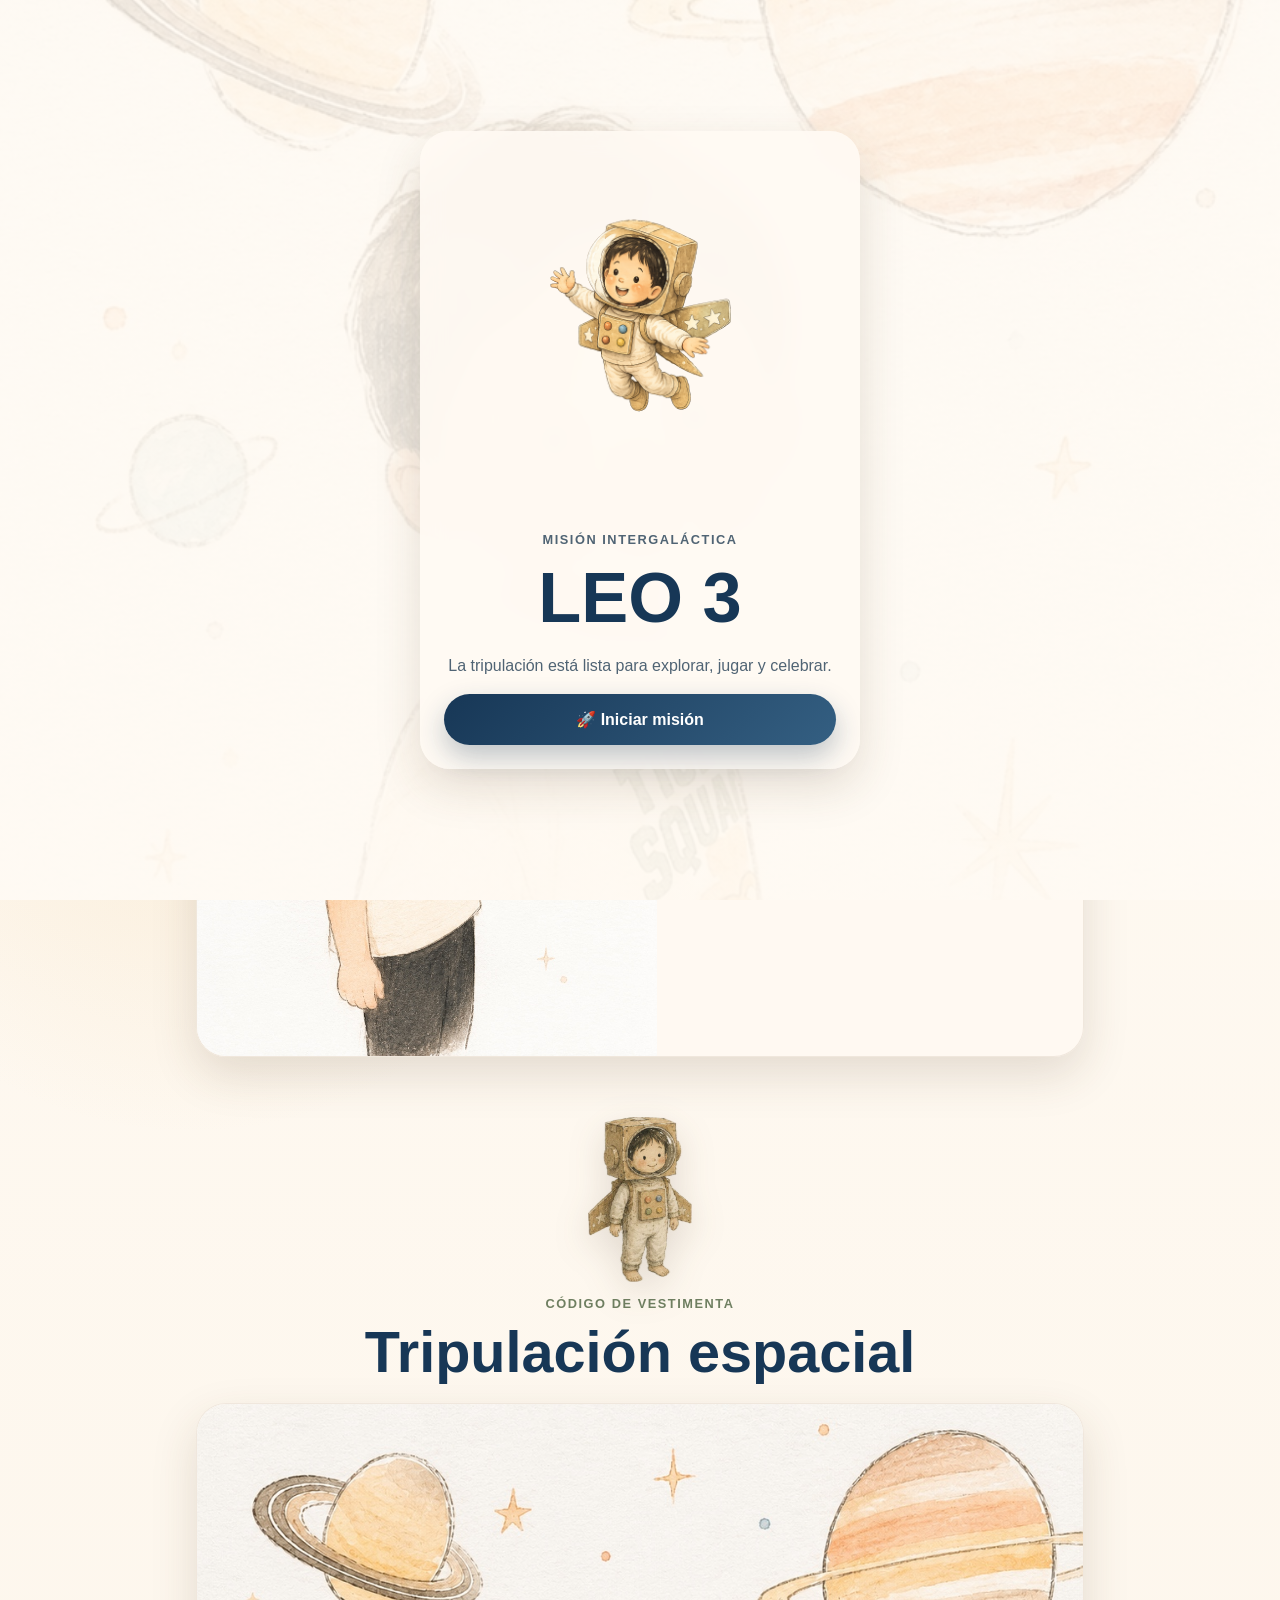
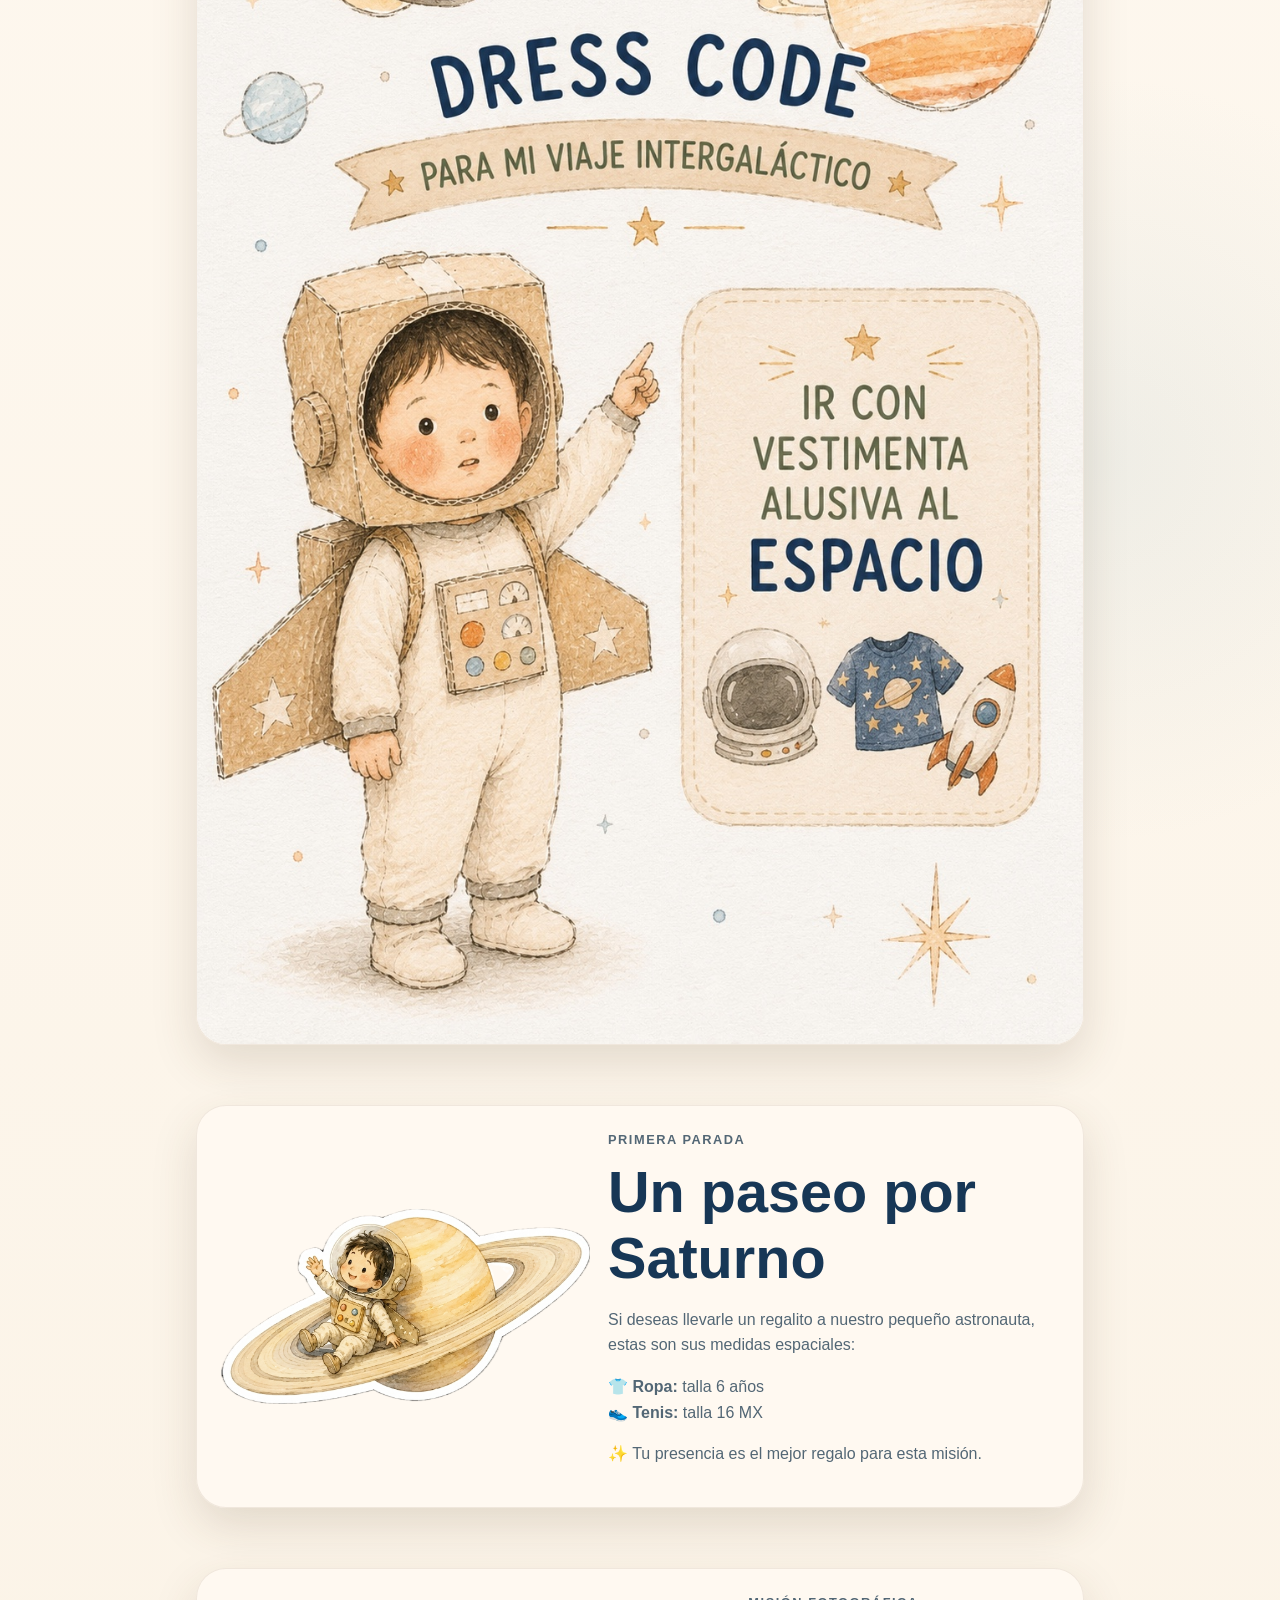
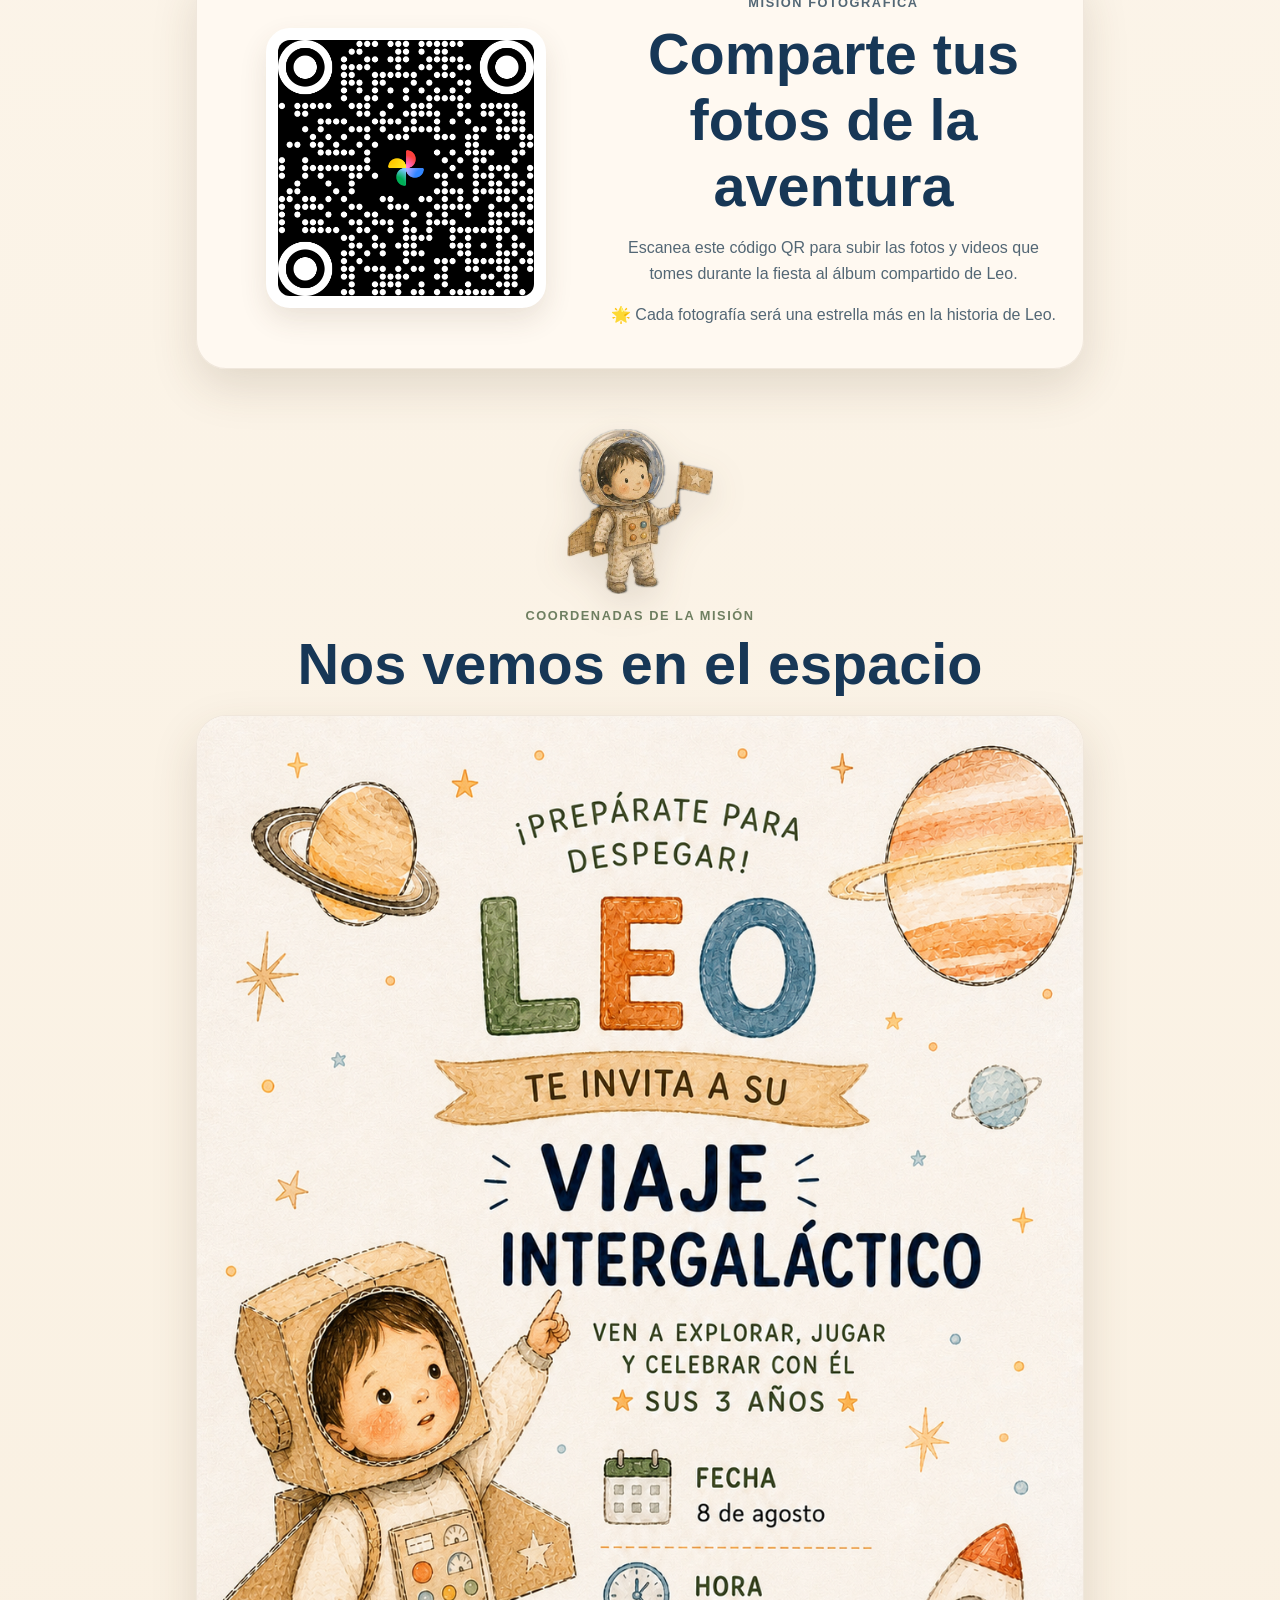
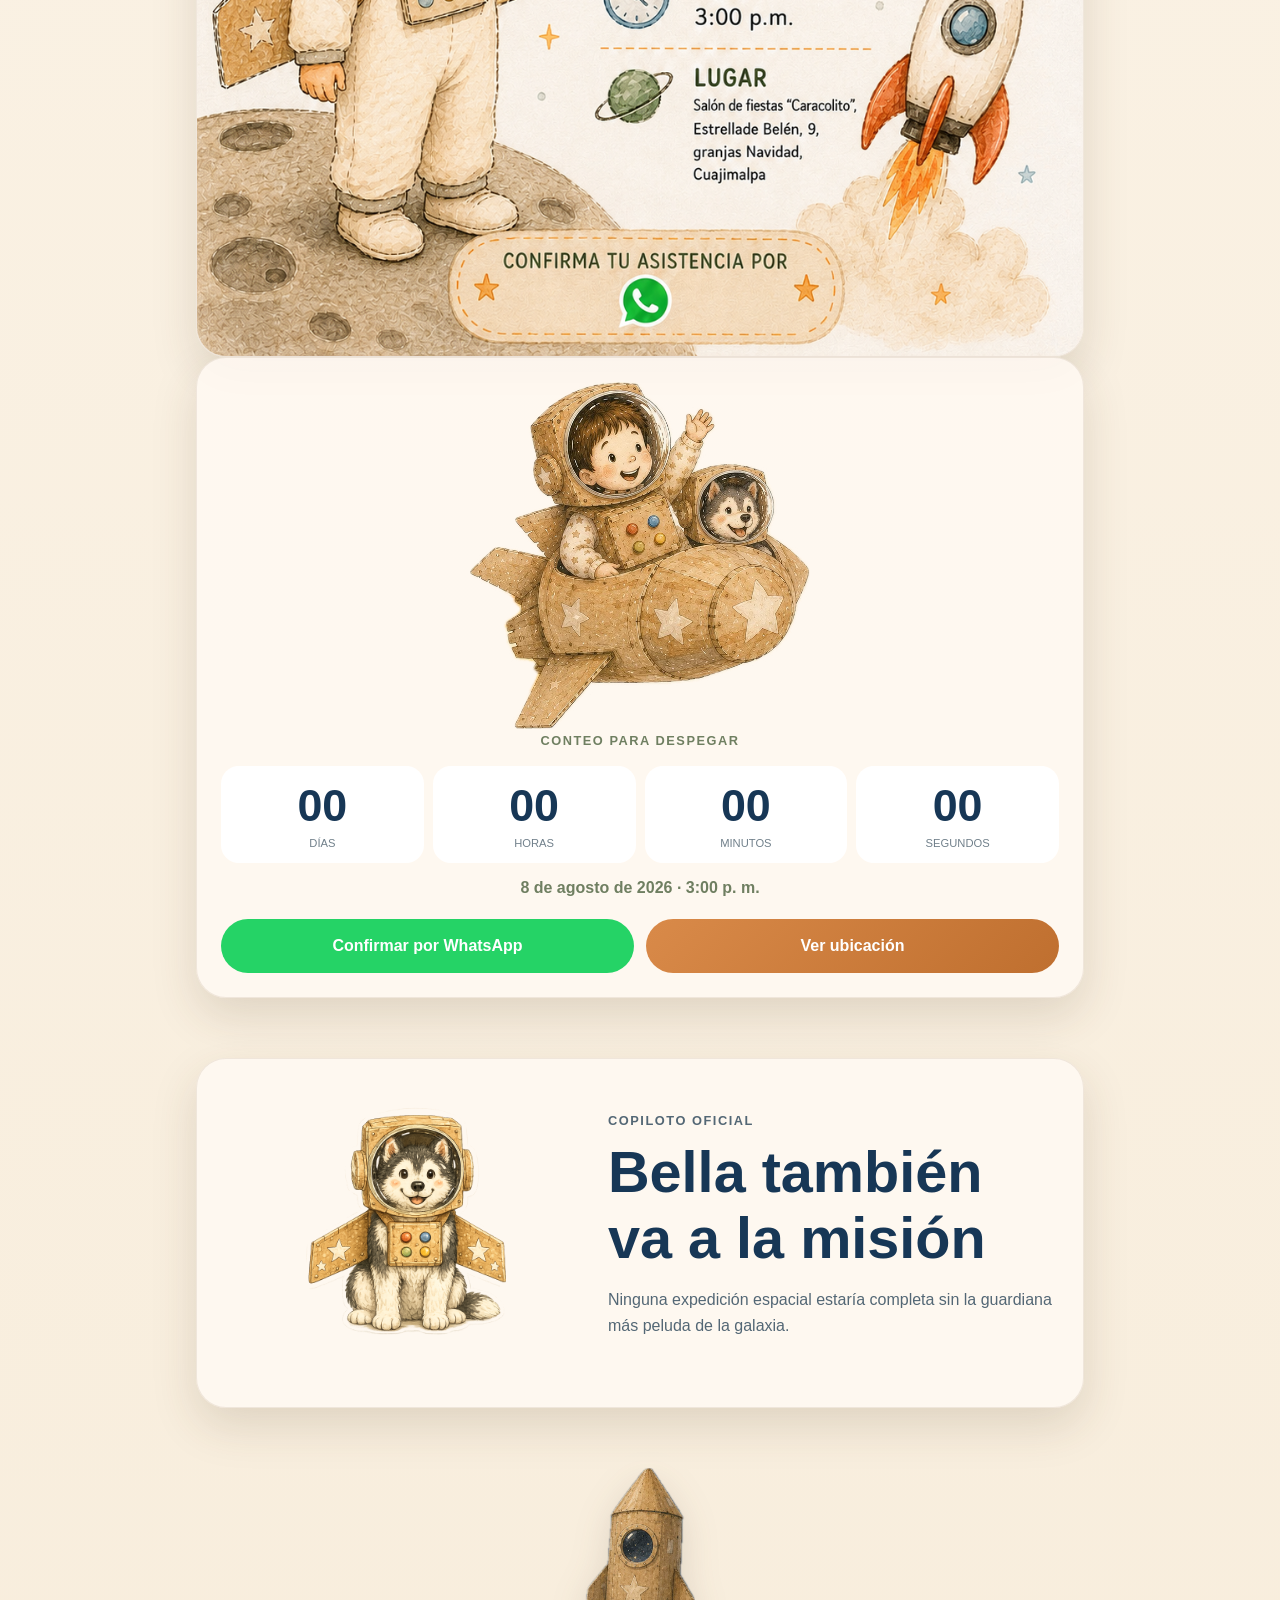
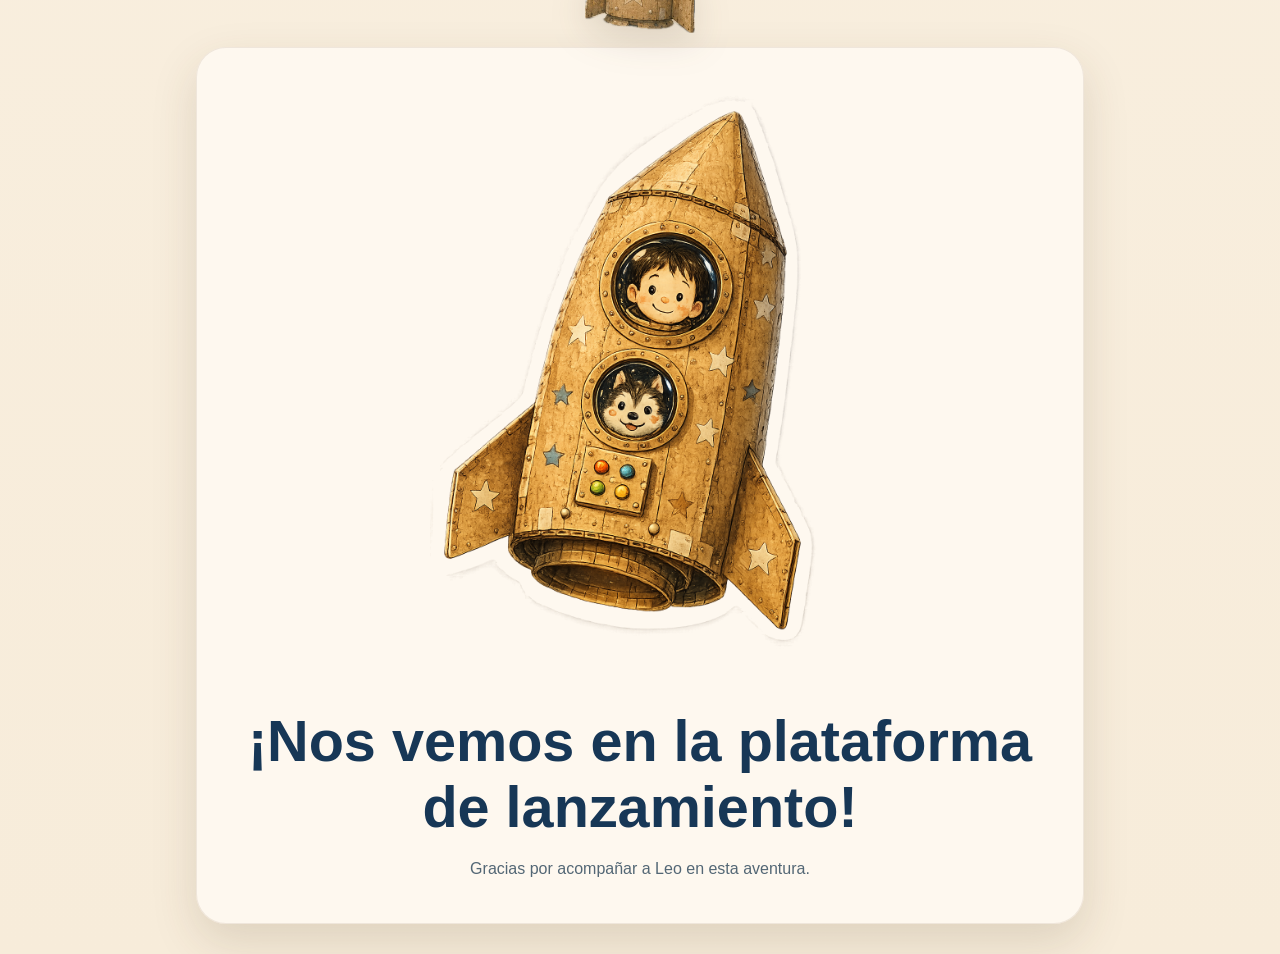
==== commit 834766d6: "Add files via upload" ====
--- a/index.html
+++ b/index.html
@@ -23,7 +23,7 @@
 <section class="hero" id="inicio"><img class="sticker hero-top float1" src="leo-run.PNG" alt="Leo astronauta corriendo"><div class="card hero-grid reveal"><img src="leo-espacio-1.jpeg" alt="Leo rodeado de planetas"><div class="copy"><p class="eyebrow">¡Prepárate para despegar!</p><h2>Leo te invita a su viaje intergaláctico</h2><p>Ven a explorar, jugar y celebrar con él sus 3 años.</p></div></div></section>
 <section><img class="sticker left float2" src="leo-standing.PNG" alt=""><div class="section-title reveal"><p class="eyebrow">Código de vestimenta</p><h3>Tripulación espacial</h3></div><div class="card reveal"><img src="dress-code.jpeg" alt="Dress code"></div></section>
 <section><div class="story reveal"><img src="leo-saturn.PNG" alt="Leo en Saturno"><div><p class="eyebrow">Primera parada</p><h3>Un paseo por Saturno</h3><p>Si deseas llevarle un regalito a nuestro pequeño astronauta, estas son sus medidas espaciales:</p><p><strong>👕 Ropa:</strong> talla 6 años<br><strong>👟 Tenis:</strong> talla 16 MX</p><p>✨ Tu presencia es el mejor regalo para esta misión.</p></div></div></section>
-<section id="album"><div class="story reveal qr-story"><img class="qr-image" src="qr-album.png" alt="Código QR del álbum compartido de Leo"><div><p class="eyebrow">Misión fotográfica</p><h3>Comparte tus fotos de la aventura</h3><p>Escanea este código QR para subir las fotos y videos que tomes durante la fiesta al álbum compartido de Leo.</p><p>🌟 Cada fotografía será una estrella más en la historia de Leo.</p></div></div></section><section id="invitacion"><img class="sticker right float3" src="leo-flag.PNG" alt=""><div class="section-title reveal"><p class="eyebrow">Coordenadas de la misión</p><h3>Nos vemos en el espacio</h3></div><div class="card reveal"><img src="invitacion-principal.PNG" alt="Invitación principal"></div><div class="count reveal"><img src="rocket-leo-bella.PNG" alt="Leo y Bella en cohete"><p class="eyebrow">Conteo para despegar</p><div class="timer"><div class="unit"><strong id="days">00</strong><span>Días</span></div><div class="unit"><strong id="hours">00</strong><span>Horas</span></div><div class="unit"><strong id="minutes">00</strong><span>Minutos</span></div><div class="unit"><strong id="seconds">00</strong><span>Segundos</span></div></div><p class="event-date">8 de agosto de 2026 · 3:00 p. m.</p><div class="actions"><a class="btn wa" target="_blank" rel="noopener" href="https://wa.me/525576728210?text=%F0%9F%9A%80%20%C2%A1Hola!%20Confirmo%20mi%20asistencia%20al%20Viaje%20Intergal%C3%A1ctico%20de%20Leo.%20Seremos%20___%20astronautas.%20%E2%9C%A8">Confirmar por WhatsApp</a><a class="btn maps" target="_blank" rel="noopener" href="https://maps.app.goo.gl/M5LcxMq4QSjsnbpUA?g_st=ic">Ver ubicación</a></div></div></section>
+<section id="album"><div class="story reveal qr-story"><img class="qr-image" src="qr-album.PNG" alt="Código QR del álbum compartido de Leo"><div><p class="eyebrow">Misión fotográfica</p><h3>Comparte tus fotos de la aventura</h3><p>Escanea este código QR para subir las fotos y videos que tomes durante la fiesta al álbum compartido de Leo.</p><p>🌟 Cada fotografía será una estrella más en la historia de Leo.</p></div></div></section><section id="invitacion"><img class="sticker right float3" src="leo-flag.PNG" alt=""><div class="section-title reveal"><p class="eyebrow">Coordenadas de la misión</p><h3>Nos vemos en el espacio</h3></div><div class="card reveal"><img src="invitacion-principal.PNG" alt="Invitación principal"></div><div class="count reveal"><img src="rocket-leo-bella.PNG" alt="Leo y Bella en cohete"><p class="eyebrow">Conteo para despegar</p><div class="timer"><div class="unit"><strong id="days">00</strong><span>Días</span></div><div class="unit"><strong id="hours">00</strong><span>Horas</span></div><div class="unit"><strong id="minutes">00</strong><span>Minutos</span></div><div class="unit"><strong id="seconds">00</strong><span>Segundos</span></div></div><p class="event-date">8 de agosto de 2026 · 3:00 p. m.</p><div class="actions"><a class="btn wa" target="_blank" rel="noopener" href="https://wa.me/525576728210?text=%F0%9F%9A%80%20%C2%A1Hola!%20Confirmo%20mi%20asistencia%20al%20Viaje%20Intergal%C3%A1ctico%20de%20Leo.%20Seremos%20___%20astronautas.%20%E2%9C%A8">Confirmar por WhatsApp</a><a class="btn maps" target="_blank" rel="noopener" href="https://maps.app.goo.gl/M5LcxMq4QSjsnbpUA?g_st=ic">Ver ubicación</a></div></div></section>
 <section><div class="story reveal"><img src="bella.png" alt="Bella astronauta"><div><p class="eyebrow">Copiloto oficial</p><h3>Bella también va a la misión</h3><p>Ninguna expedición espacial estaría completa sin la guardiana más peluda de la galaxia.</p></div></div></section>
 <section><img class="sticker left float1" src="rocket.PNG" alt=""><div class="final reveal"><img src="rocket-window.png" alt="Cohete con Leo y Bella"><h3>¡Nos vemos en la plataforma de lanzamiento!</h3><p>Gracias por acompañar a Leo en esta aventura.</p></div></section>
 </main>
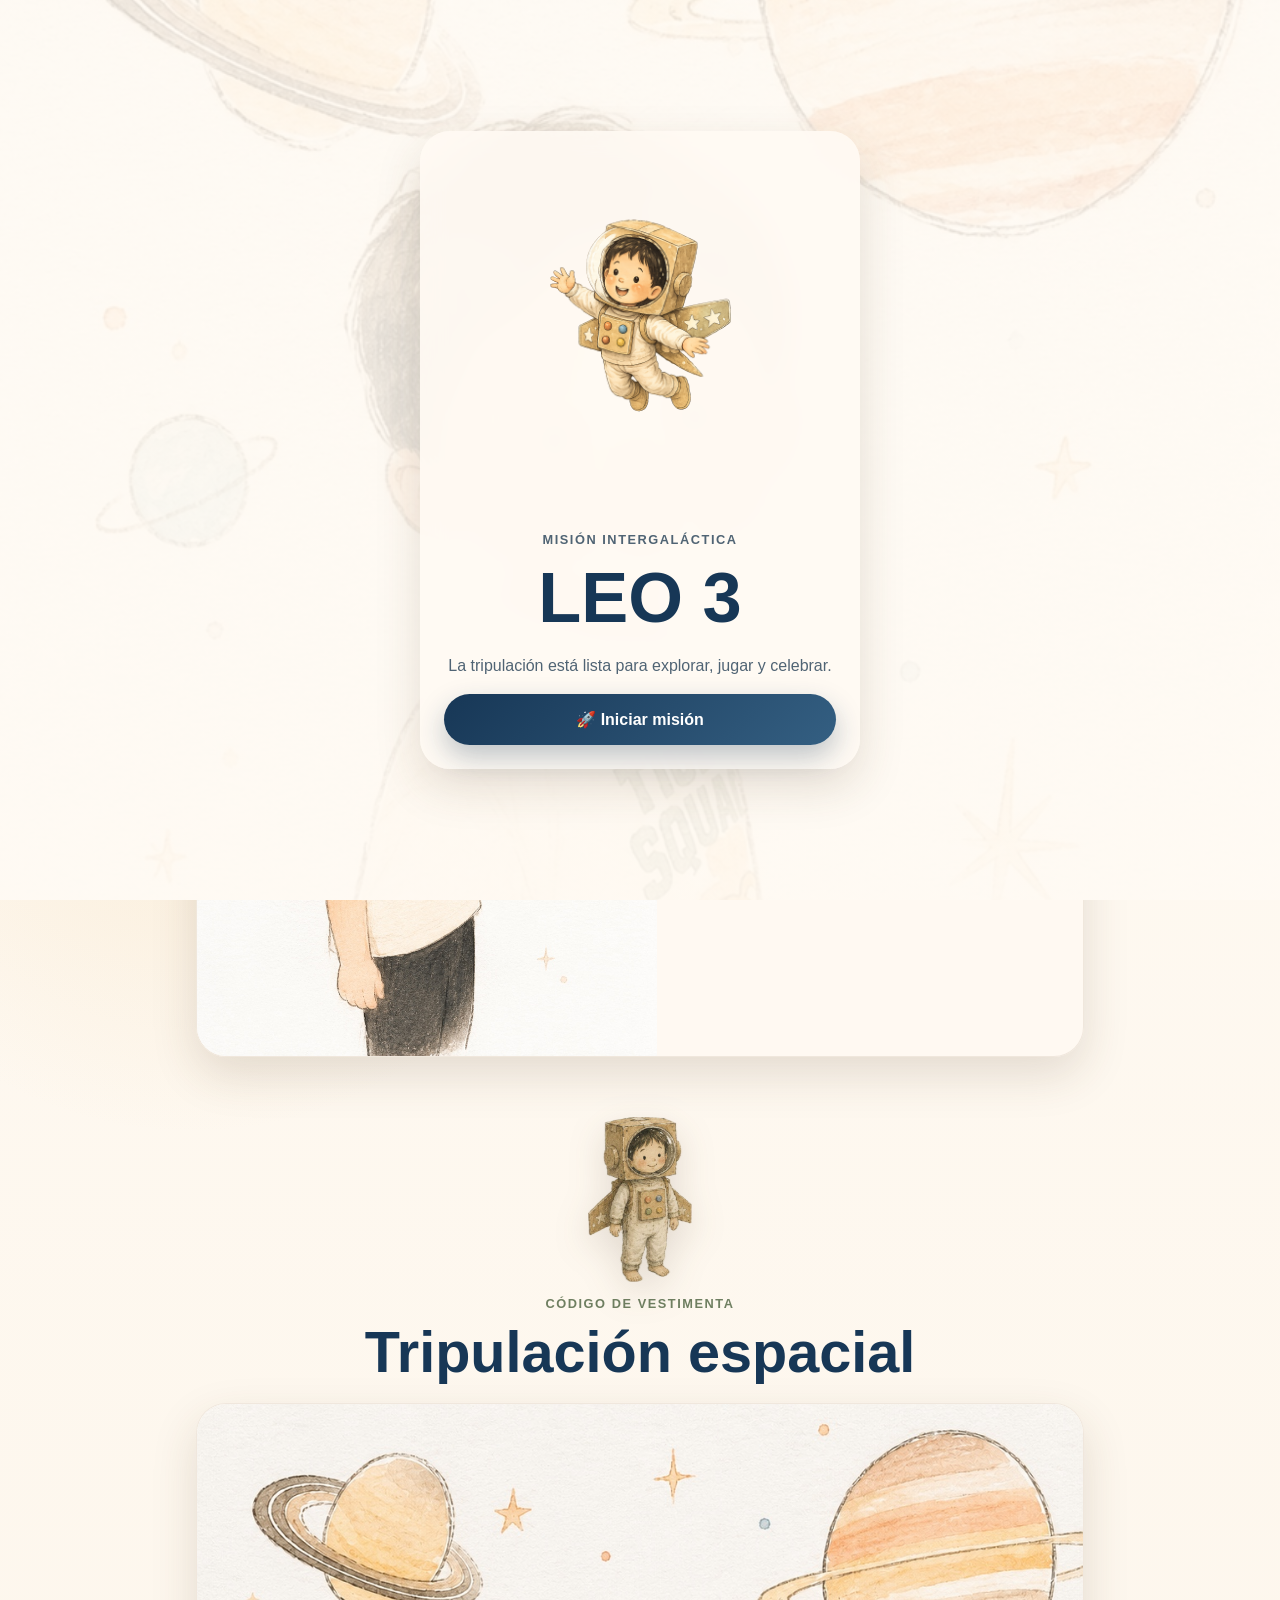
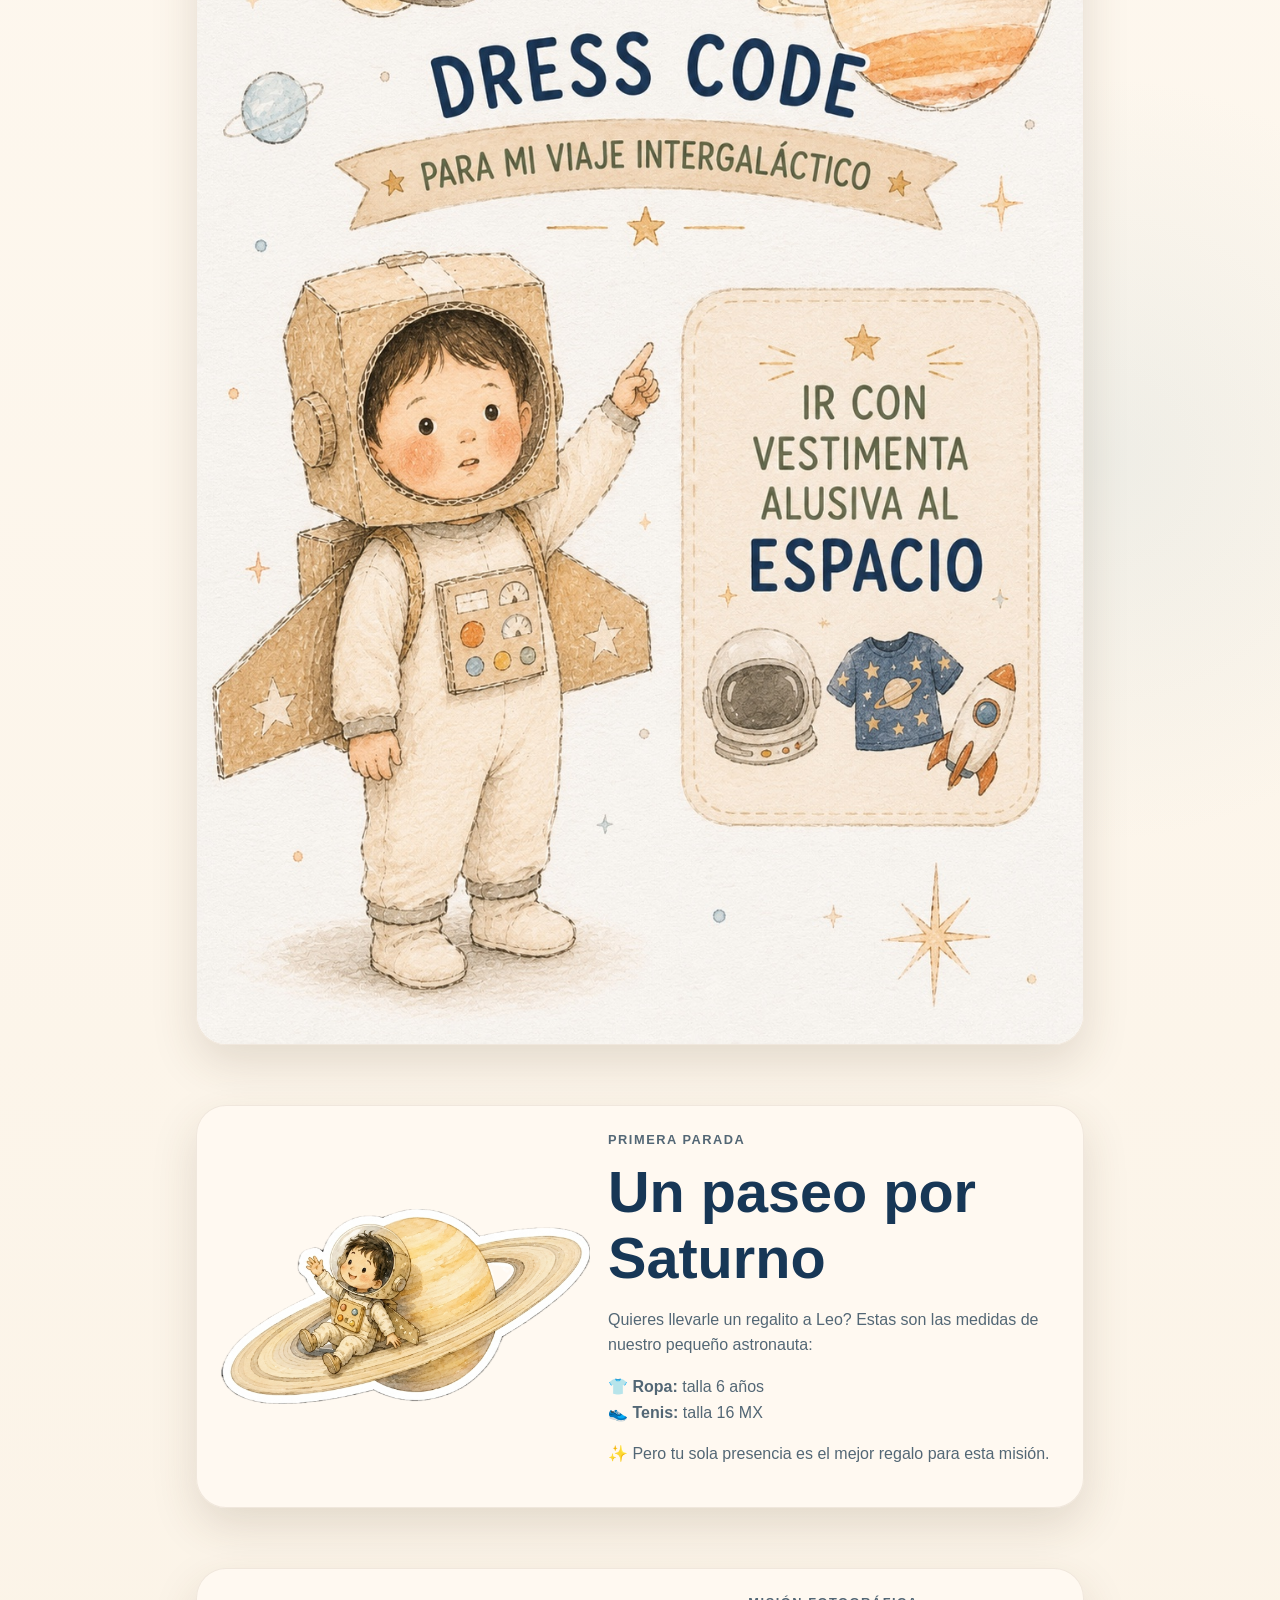
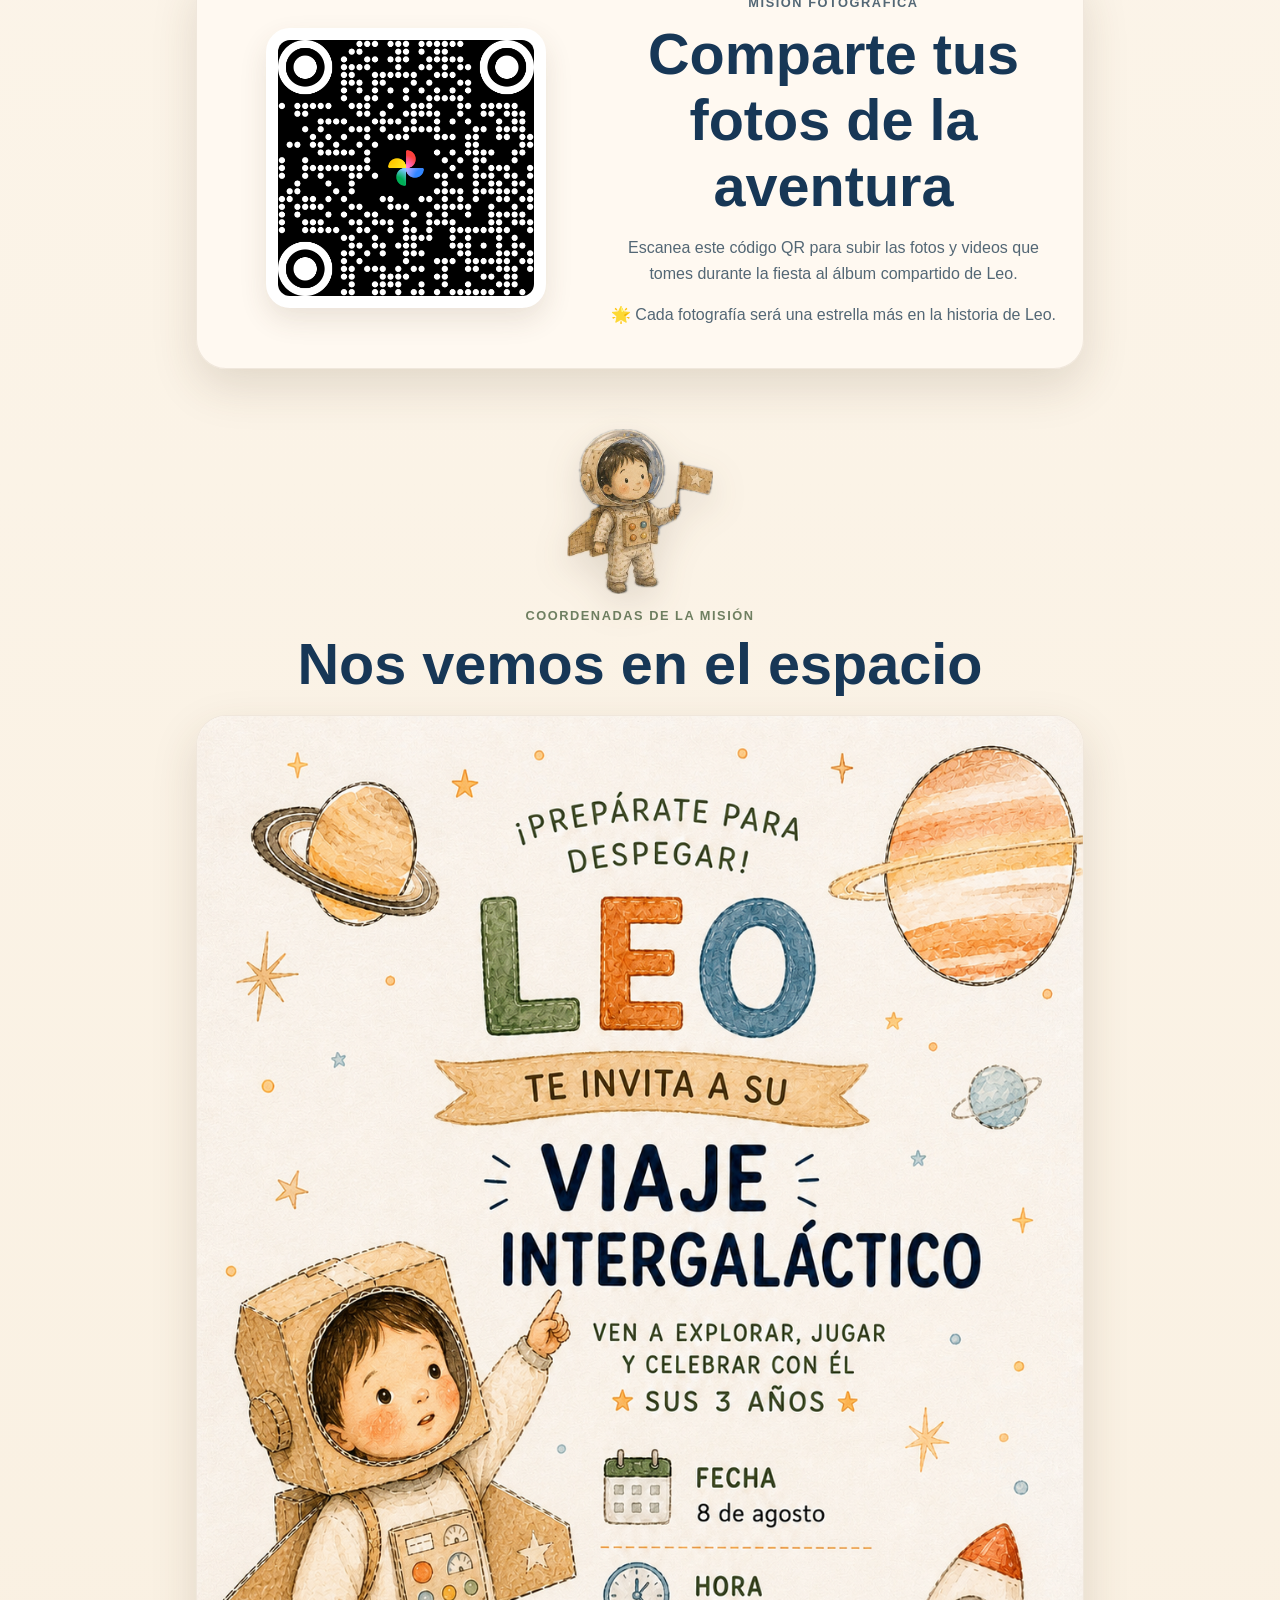
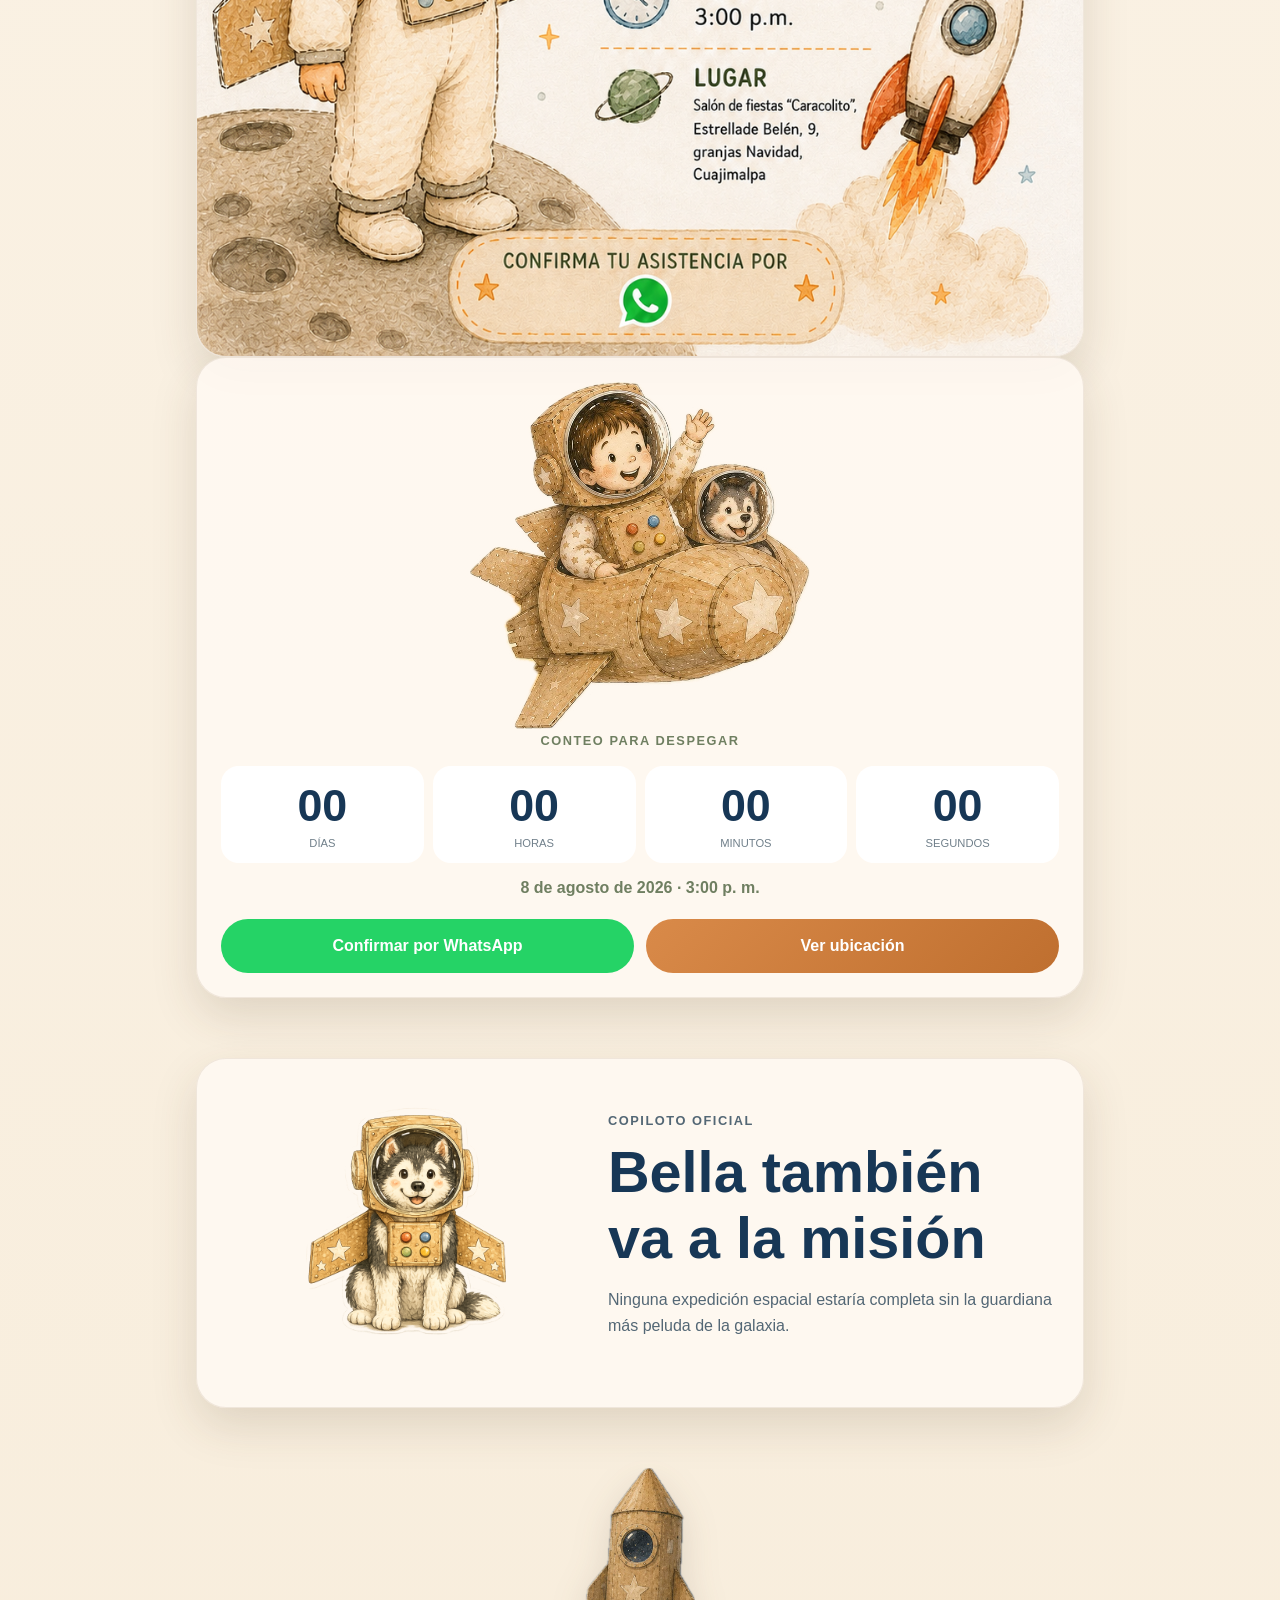
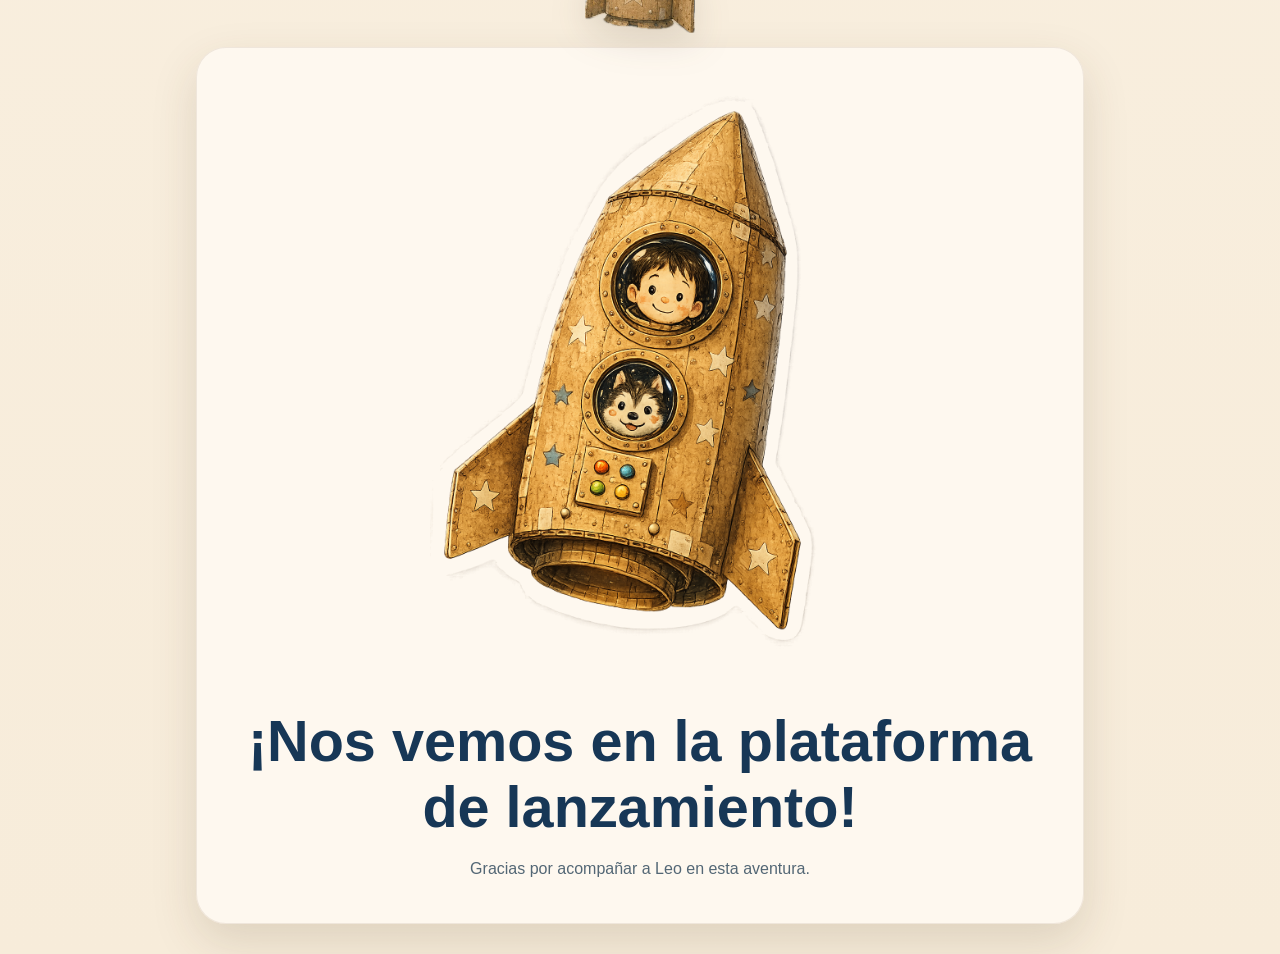
==== commit 8596db8a: "Update index.html" ====
--- a/index.html
+++ b/index.html
@@ -22,7 +22,7 @@
 <main>
 <section class="hero" id="inicio"><img class="sticker hero-top float1" src="leo-run.PNG" alt="Leo astronauta corriendo"><div class="card hero-grid reveal"><img src="leo-espacio-1.jpeg" alt="Leo rodeado de planetas"><div class="copy"><p class="eyebrow">¡Prepárate para despegar!</p><h2>Leo te invita a su viaje intergaláctico</h2><p>Ven a explorar, jugar y celebrar con él sus 3 años.</p></div></div></section>
 <section><img class="sticker left float2" src="leo-standing.PNG" alt=""><div class="section-title reveal"><p class="eyebrow">Código de vestimenta</p><h3>Tripulación espacial</h3></div><div class="card reveal"><img src="dress-code.jpeg" alt="Dress code"></div></section>
-<section><div class="story reveal"><img src="leo-saturn.PNG" alt="Leo en Saturno"><div><p class="eyebrow">Primera parada</p><h3>Un paseo por Saturno</h3><p>Si deseas llevarle un regalito a nuestro pequeño astronauta, estas son sus medidas espaciales:</p><p><strong>👕 Ropa:</strong> talla 6 años<br><strong>👟 Tenis:</strong> talla 16 MX</p><p>✨ Tu presencia es el mejor regalo para esta misión.</p></div></div></section>
+<section><div class="story reveal"><img src="leo-saturn.PNG" alt="Leo en Saturno"><div><p class="eyebrow">Primera parada</p><h3>Un paseo por Saturno</h3><p> Quieres llevarle un regalito a Leo? Estas son las medidas de nuestro pequeño astronauta:</p><p><strong>👕 Ropa:</strong> talla 6 años<br><strong>👟 Tenis:</strong> talla 16 MX</p><p>✨ Pero tu sola presencia es el mejor regalo para esta misión.</p></div></div></section>
 <section id="album"><div class="story reveal qr-story"><img class="qr-image" src="qr-album.PNG" alt="Código QR del álbum compartido de Leo"><div><p class="eyebrow">Misión fotográfica</p><h3>Comparte tus fotos de la aventura</h3><p>Escanea este código QR para subir las fotos y videos que tomes durante la fiesta al álbum compartido de Leo.</p><p>🌟 Cada fotografía será una estrella más en la historia de Leo.</p></div></div></section><section id="invitacion"><img class="sticker right float3" src="leo-flag.PNG" alt=""><div class="section-title reveal"><p class="eyebrow">Coordenadas de la misión</p><h3>Nos vemos en el espacio</h3></div><div class="card reveal"><img src="invitacion-principal.PNG" alt="Invitación principal"></div><div class="count reveal"><img src="rocket-leo-bella.PNG" alt="Leo y Bella en cohete"><p class="eyebrow">Conteo para despegar</p><div class="timer"><div class="unit"><strong id="days">00</strong><span>Días</span></div><div class="unit"><strong id="hours">00</strong><span>Horas</span></div><div class="unit"><strong id="minutes">00</strong><span>Minutos</span></div><div class="unit"><strong id="seconds">00</strong><span>Segundos</span></div></div><p class="event-date">8 de agosto de 2026 · 3:00 p. m.</p><div class="actions"><a class="btn wa" target="_blank" rel="noopener" href="https://wa.me/525576728210?text=%F0%9F%9A%80%20%C2%A1Hola!%20Confirmo%20mi%20asistencia%20al%20Viaje%20Intergal%C3%A1ctico%20de%20Leo.%20Seremos%20___%20astronautas.%20%E2%9C%A8">Confirmar por WhatsApp</a><a class="btn maps" target="_blank" rel="noopener" href="https://maps.app.goo.gl/M5LcxMq4QSjsnbpUA?g_st=ic">Ver ubicación</a></div></div></section>
 <section><div class="story reveal"><img src="bella.png" alt="Bella astronauta"><div><p class="eyebrow">Copiloto oficial</p><h3>Bella también va a la misión</h3><p>Ninguna expedición espacial estaría completa sin la guardiana más peluda de la galaxia.</p></div></div></section>
 <section><img class="sticker left float1" src="rocket.PNG" alt=""><div class="final reveal"><img src="rocket-window.png" alt="Cohete con Leo y Bella"><h3>¡Nos vemos en la plataforma de lanzamiento!</h3><p>Gracias por acompañar a Leo en esta aventura.</p></div></section>
